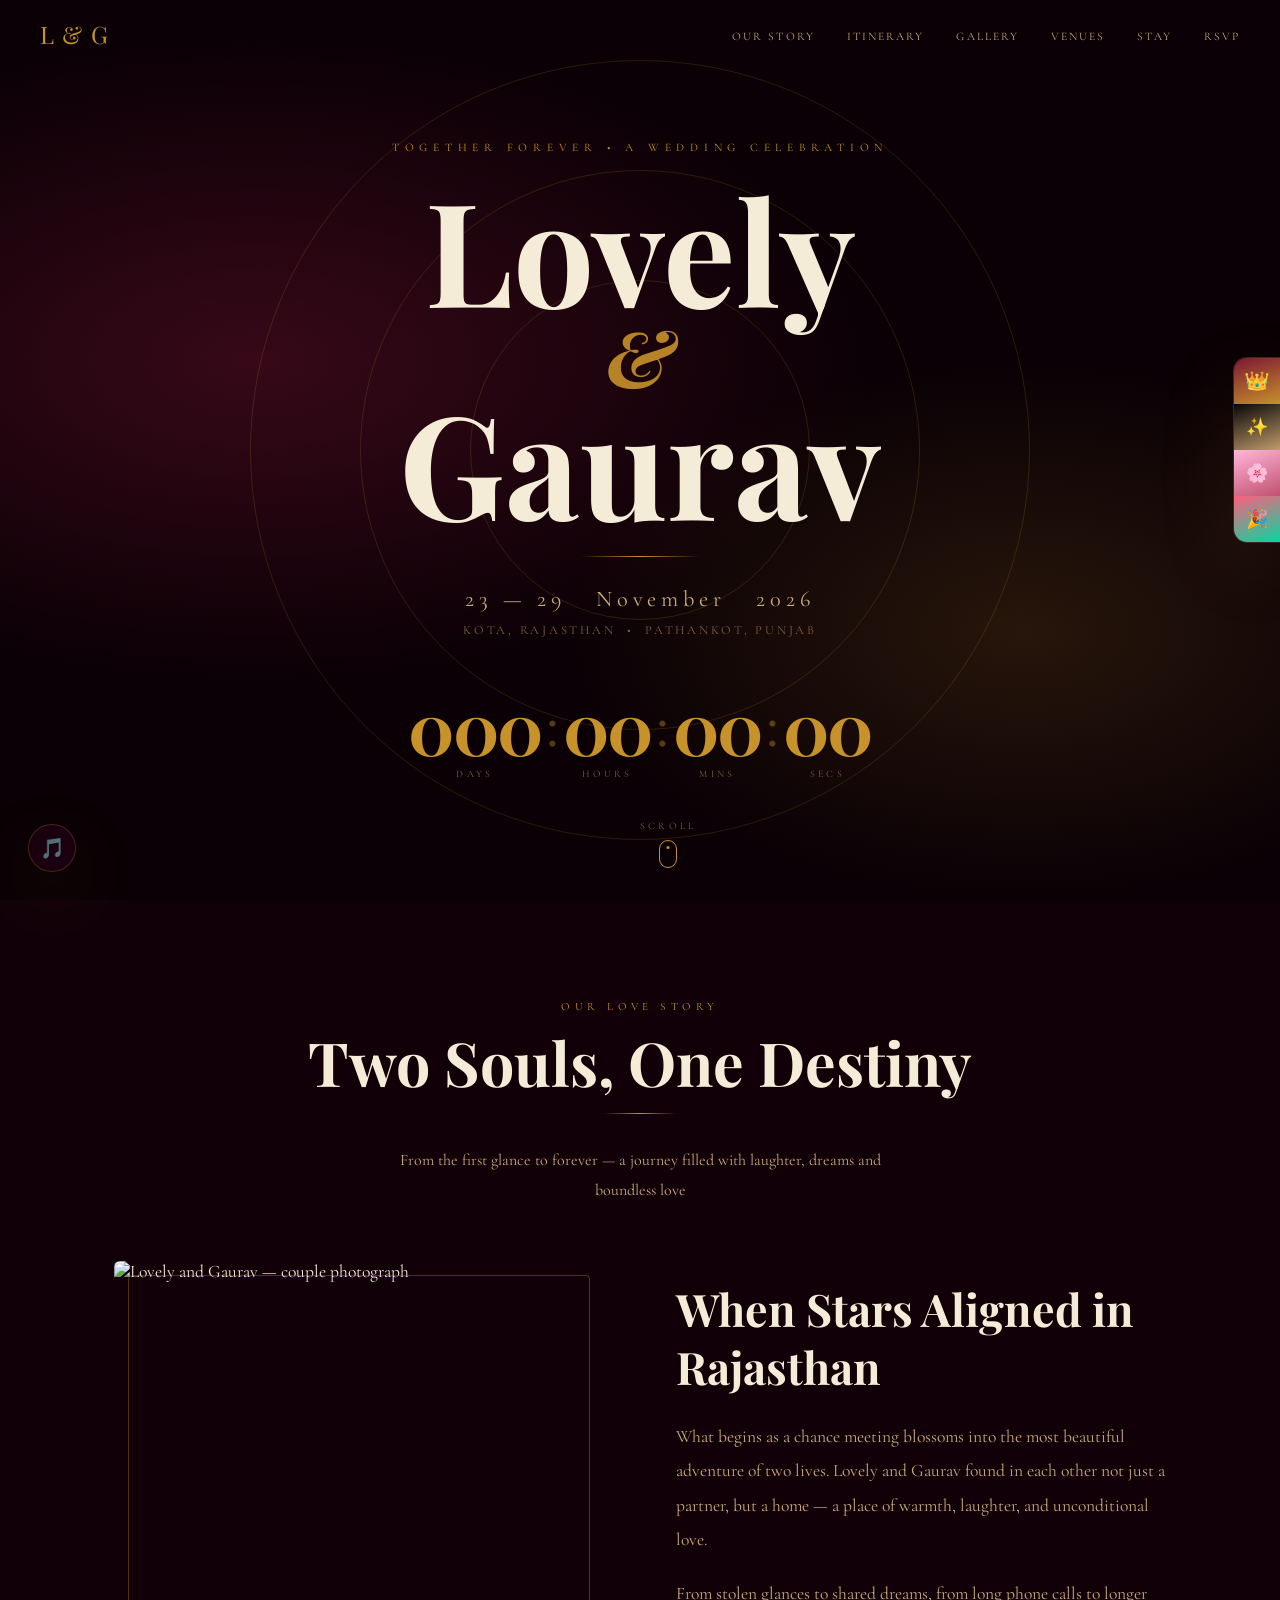
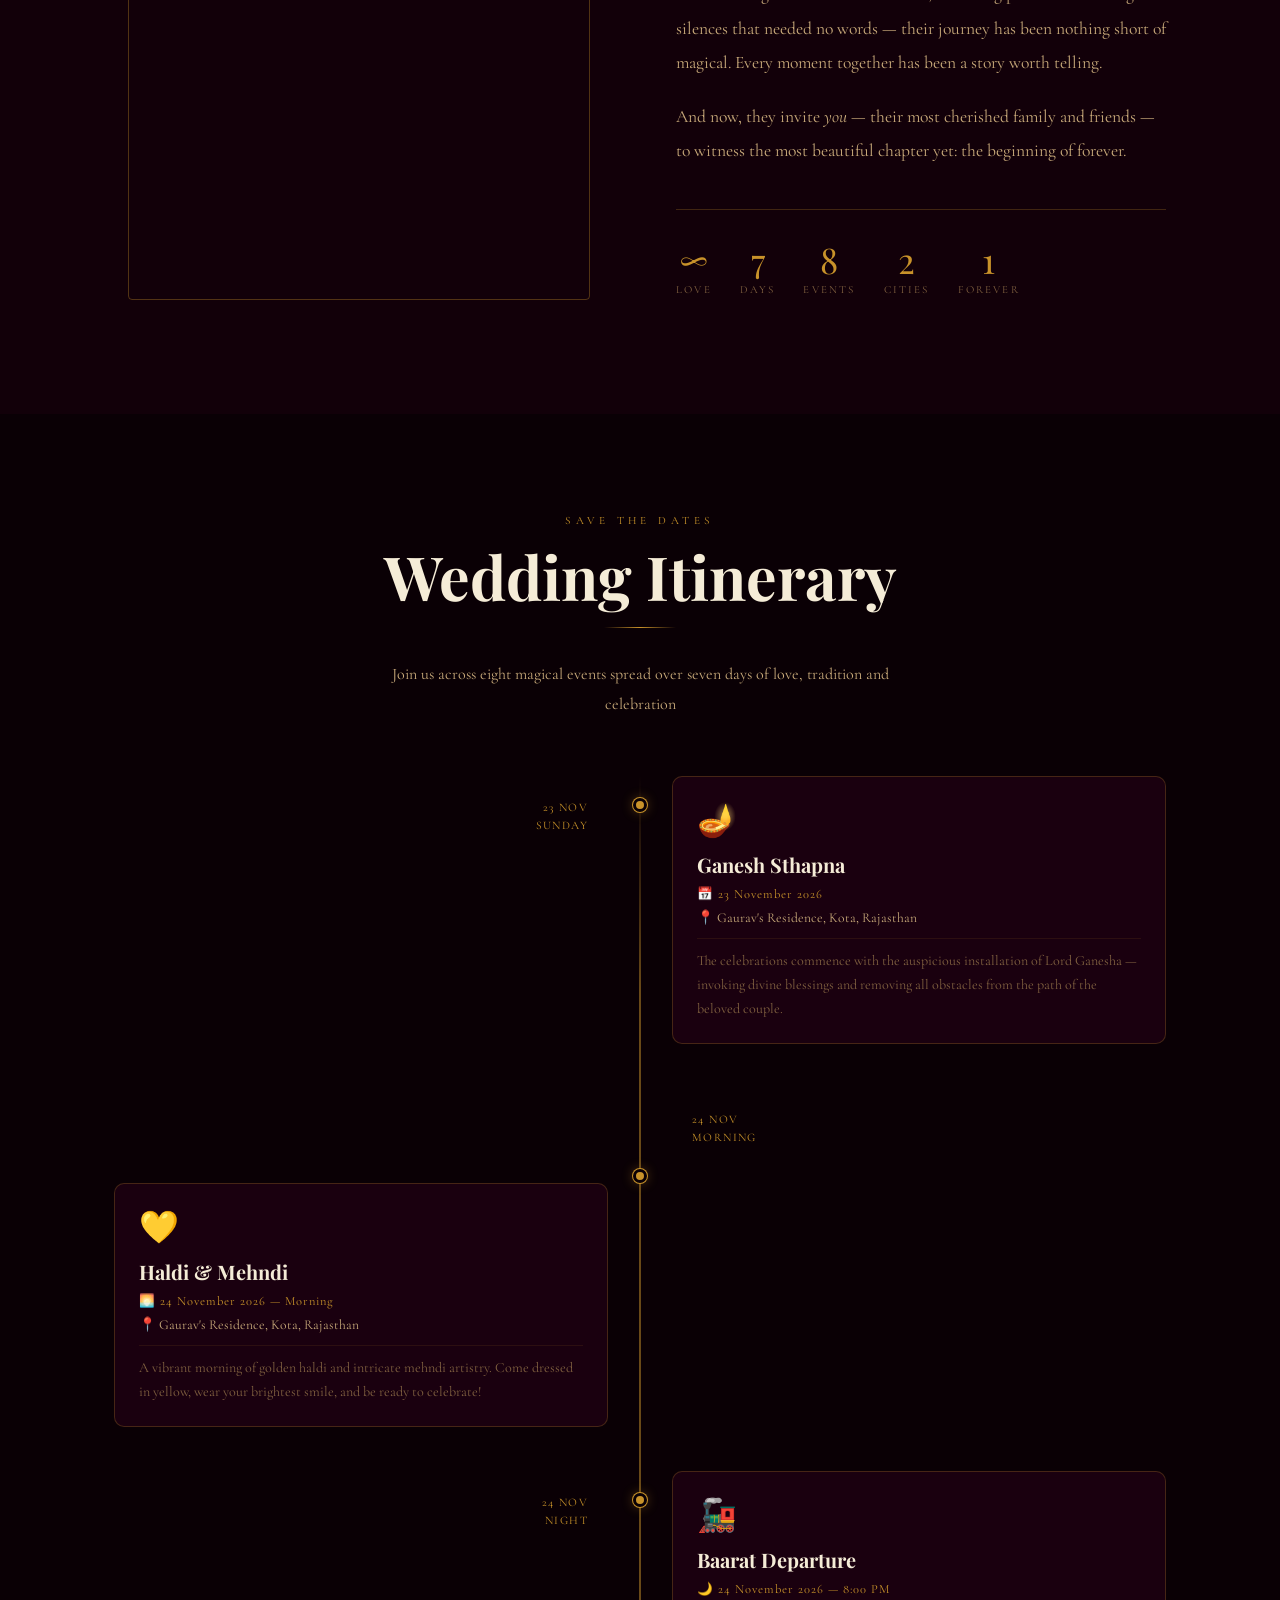
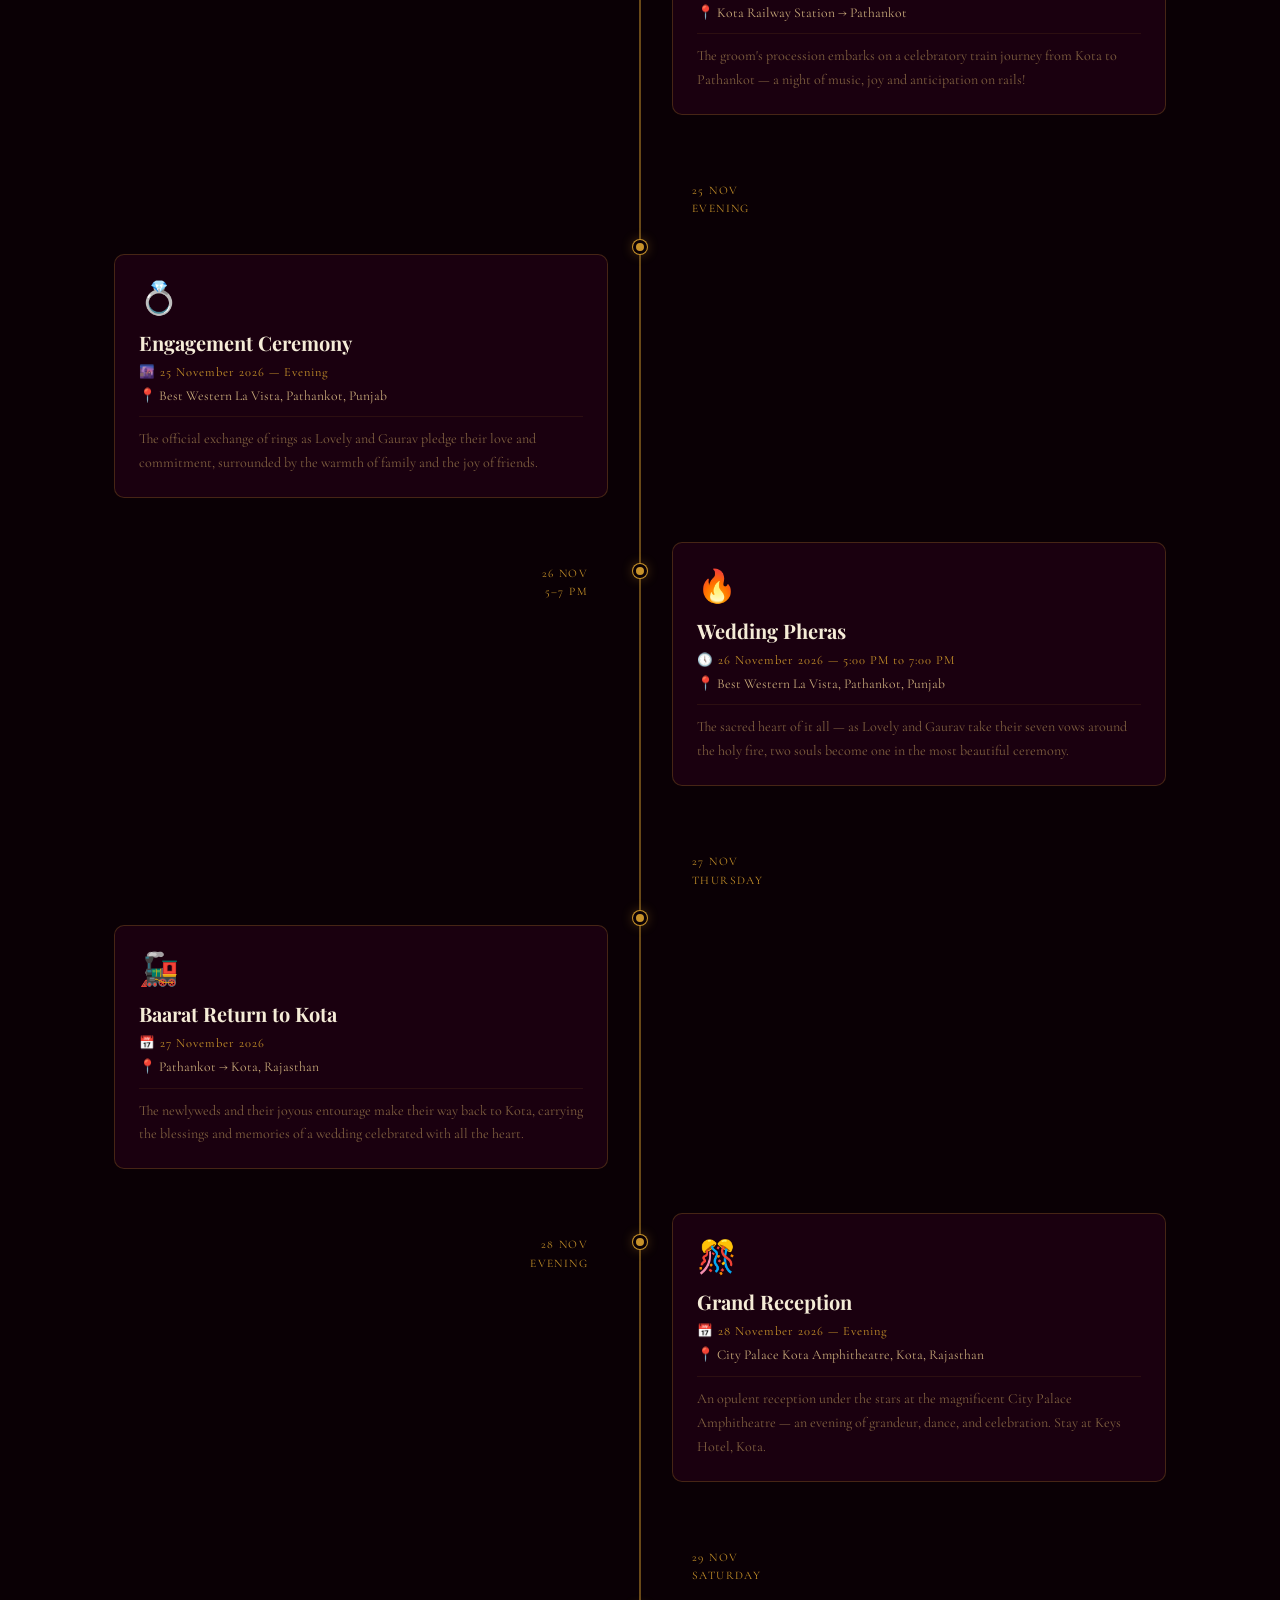
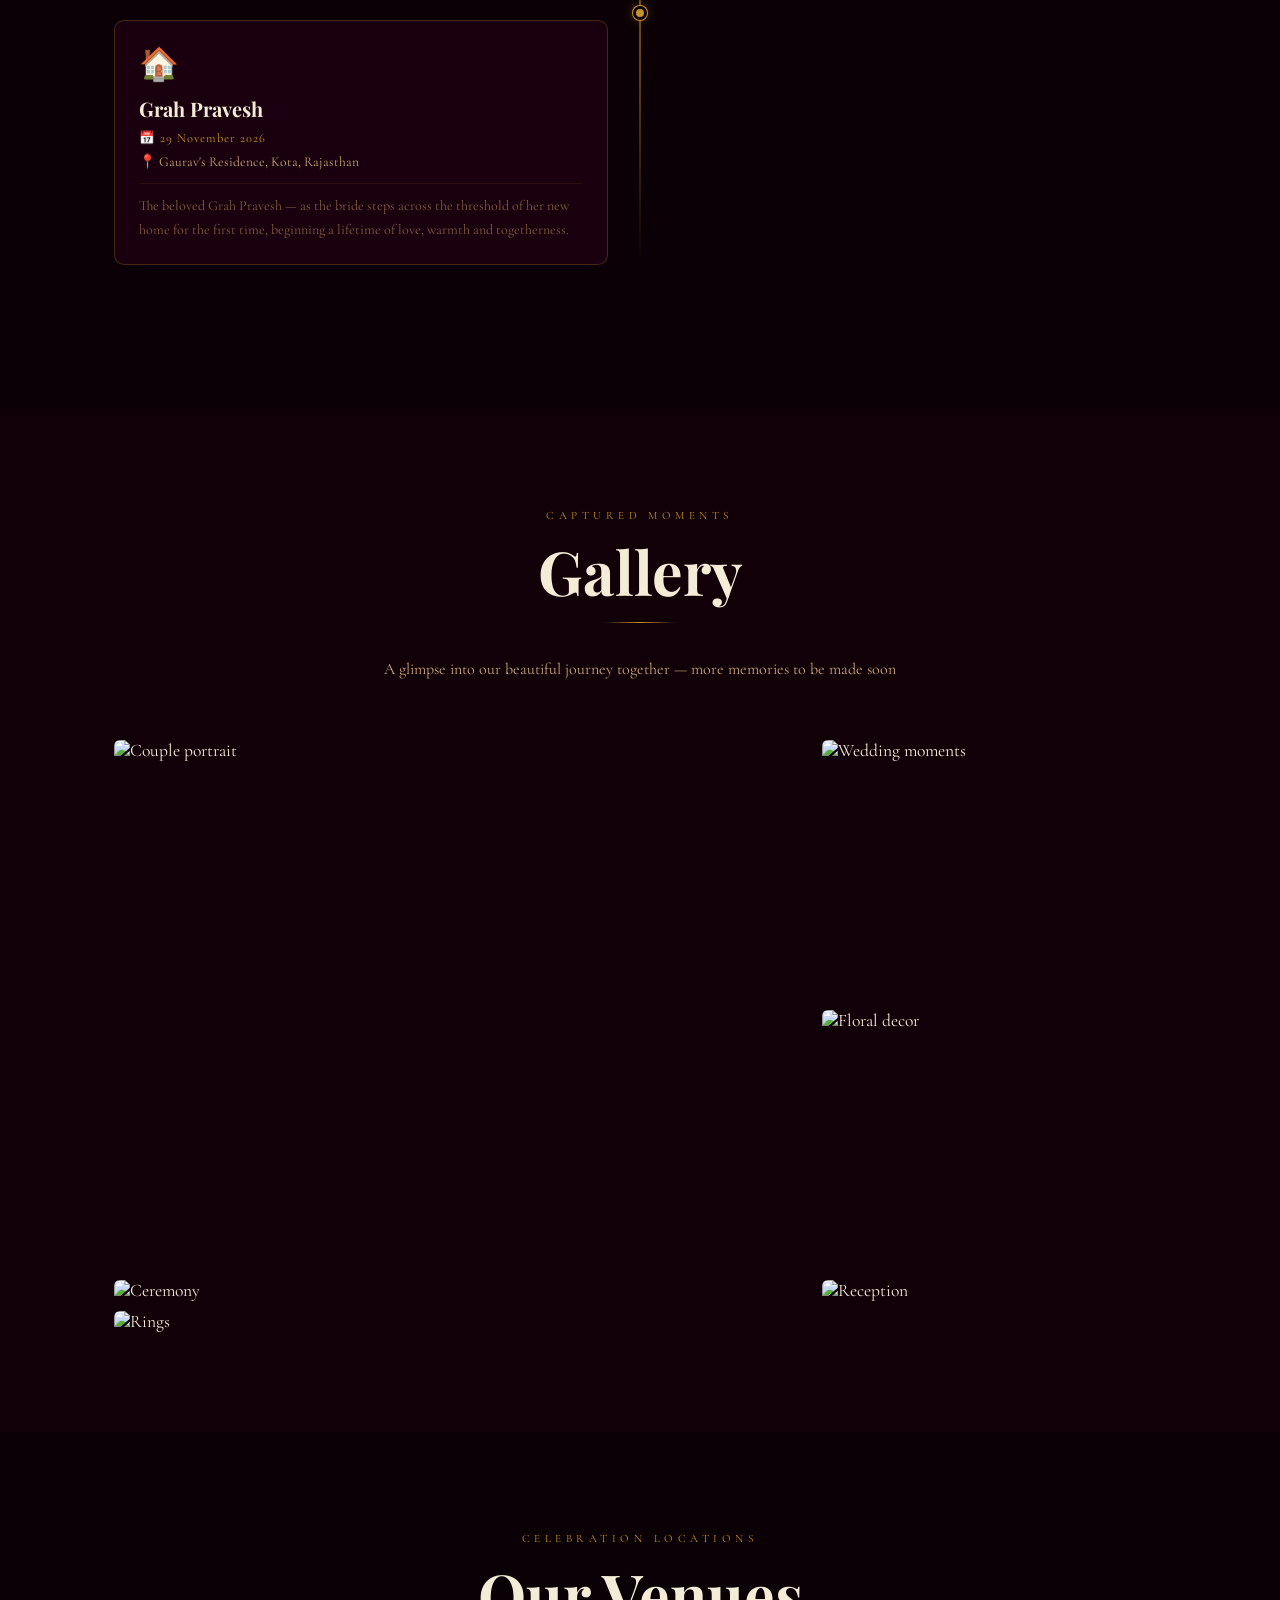
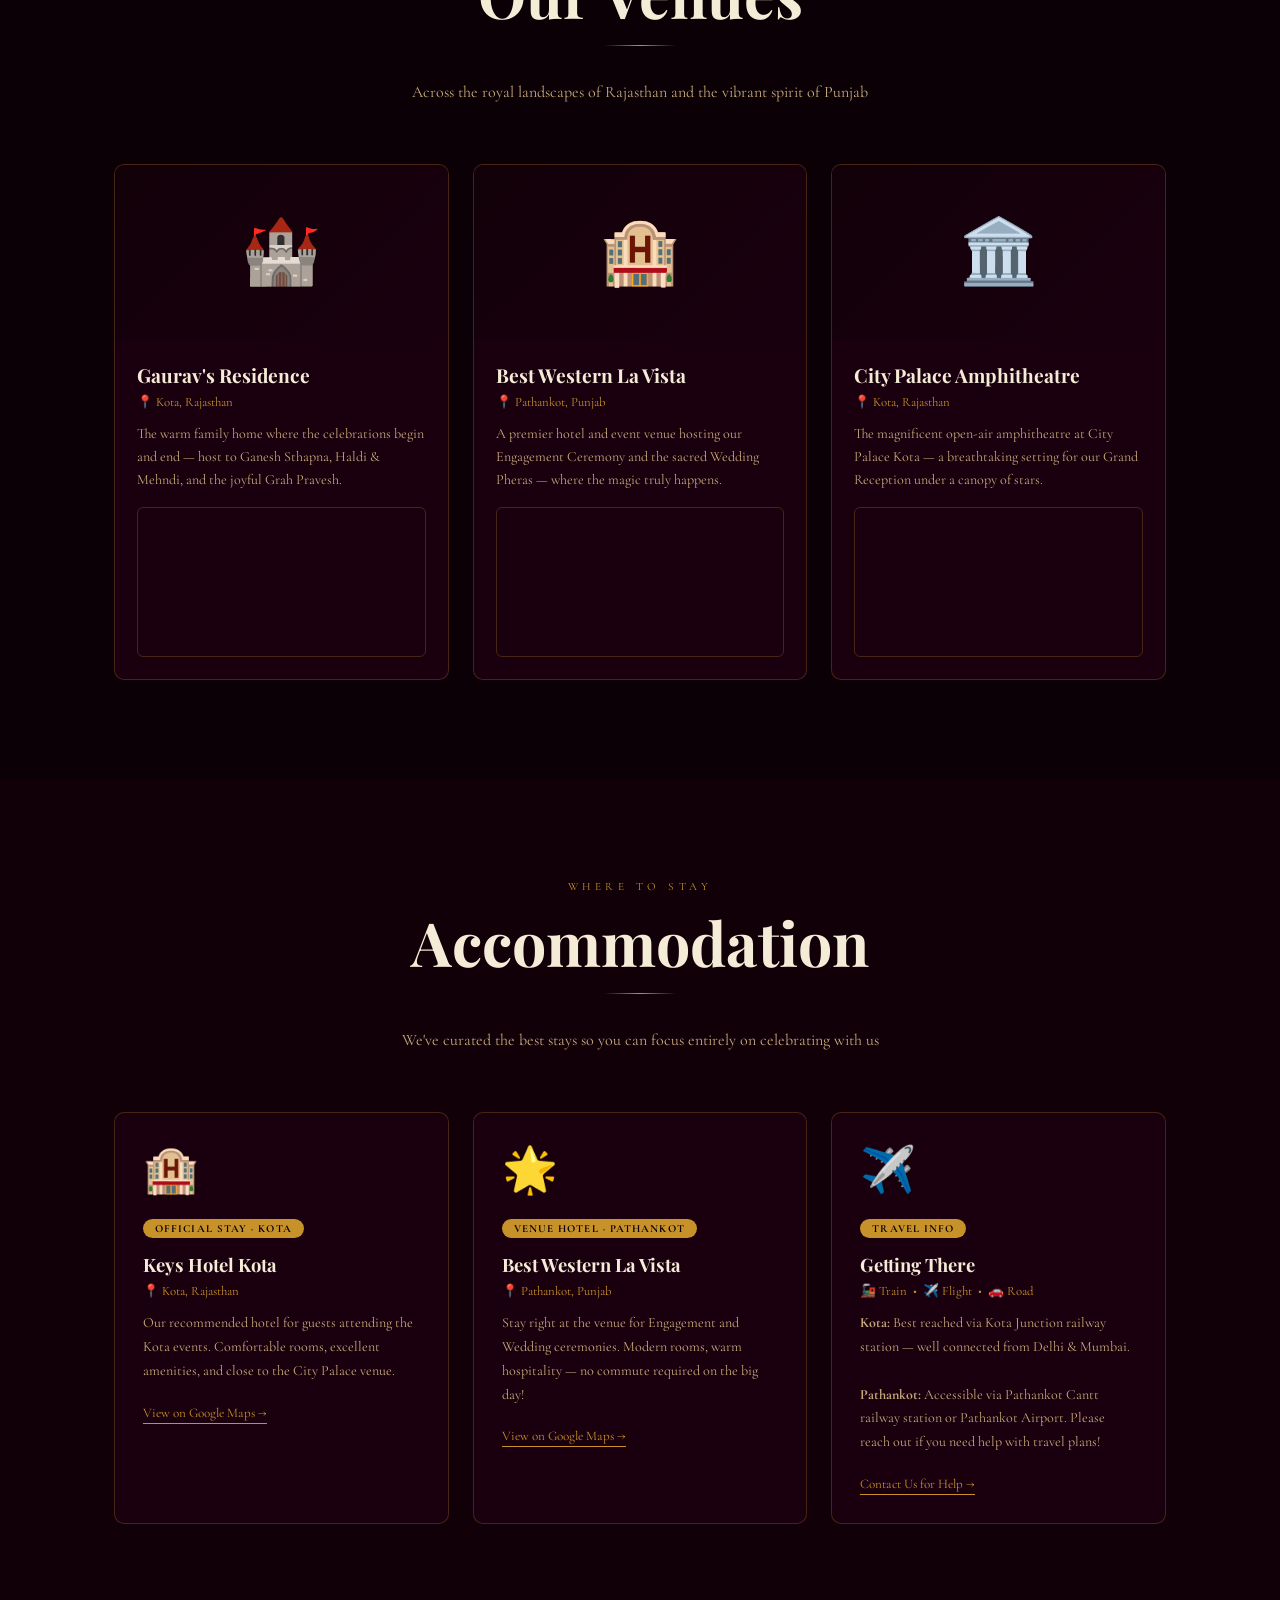
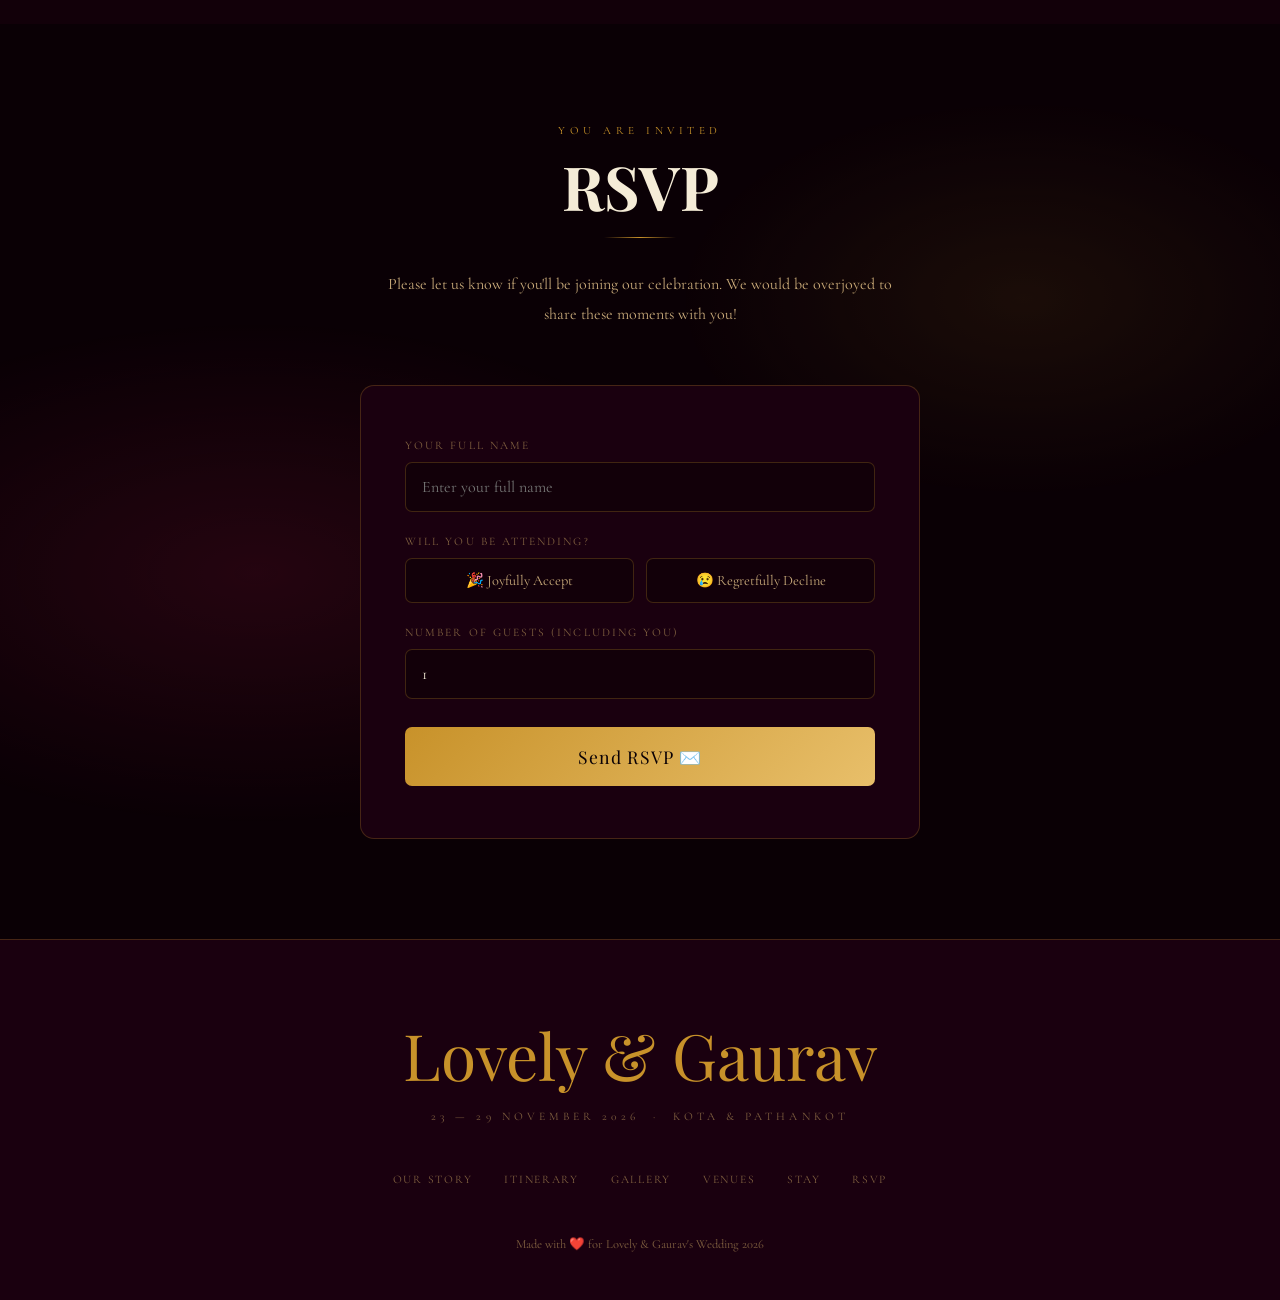
==== index.html @ f500bb30 "feat: complete wedding invitation website with 4 switchable themes Full single-page wedding invite f" ====
<!DOCTYPE html>
<html lang="en">
<head>
  <meta charset="UTF-8" />
  <meta name="viewport" content="width=device-width, initial-scale=1.0" />
  <meta name="description" content="You are invited to the wedding of Lovely Digra & Gaurav Verma — 23–29 November 2026, Kota & Pathankot" />
  <meta property="og:title" content="Lovely & Gaurav | Wedding 2026" />
  <meta property="og:description" content="Join us for a week of love, tradition and celebration — Nov 23–29, 2026" />
  <meta property="og:image" content="https://images.unsplash.com/photo-1519741497674-611481863552?w=1200&q=80" />
  <title>Lovely & Gaurav | Wedding 2026</title>

  <!-- Google Fonts for all 4 themes -->
  <link rel="preconnect" href="https://fonts.googleapis.com" />
  <link rel="preconnect" href="https://fonts.gstatic.com" crossorigin />
  <link href="https://fonts.googleapis.com/css2?family=Playfair+Display:ital,wght@0,400;0,600;0,700;1,400;1,600&family=Cormorant+Garamond:ital,wght@0,300;0,400;0,600;1,300;1,400&family=Italiana&family=Jost:wght@300;400;500;600&family=Dancing+Script:wght@400;600;700&family=Lato:wght@300;400;700&family=Fredoka+One&family=Nunito:wght@400;600;700;800&display=swap" rel="stylesheet" />

  <style>
    /* ============================================================
       CSS CUSTOM PROPERTIES — 4 THEME SYSTEM
       ============================================================ */

    /* THEME 1: Traditional & Royal (Default — Dark Luxurious) */
    :root {
      --bg-primary:        #0A0005;
      --bg-secondary:      #120009;
      --bg-card:           #1A000F;
      --bg-card-hover:     #220015;
      --accent-primary:    #C8922A;
      --accent-light:      #E8BF6A;
      --accent-alt:        #7B1535;
      --text-primary:      #F5ECD7;
      --text-secondary:    #C8A97A;
      --text-muted:        #806040;
      --border:            rgba(200,146,42,0.25);
      --border-light:      rgba(200,146,42,0.1);
      --font-display:      'Playfair Display', serif;
      --font-body:         'Cormorant Garamond', serif;
      --font-size-body:    1.1rem;
      --card-shadow:       0 24px 80px rgba(200,146,42,0.12);
      --btn-bg:            linear-gradient(135deg, #C8922A, #E8BF6A);
      --btn-text:          #0A0005;
      --hero-grad-1:       rgba(123,21,53,0.4);
      --hero-grad-2:       rgba(200,146,42,0.15);
      --nav-blur:          rgba(10,0,5,0.92);
      --scrollbar-thumb:   #C8922A;
      --ornament-opacity:  0.18;
    }

    /* THEME 2: Modern & Elegant */
    [data-theme="modern"] {
      --bg-primary:        #080808;
      --bg-secondary:      #0F0F0F;
      --bg-card:           #141414;
      --bg-card-hover:     #1A1A1A;
      --accent-primary:    #C09A6B;
      --accent-light:      #DFC49A;
      --accent-alt:        #8B6B4A;
      --text-primary:      #F0EDE8;
      --text-secondary:    #9A8878;
      --text-muted:        #5A5040;
      --border:            rgba(192,154,107,0.2);
      --border-light:      rgba(192,154,107,0.08);
      --font-display:      'Italiana', serif;
      --font-body:         'Jost', sans-serif;
      --font-size-body:    1rem;
      --card-shadow:       0 24px 80px rgba(192,154,107,0.08);
      --btn-bg:            linear-gradient(135deg, #C09A6B, #DFC49A);
      --btn-text:          #080808;
      --hero-grad-1:       rgba(139,107,74,0.3);
      --hero-grad-2:       rgba(192,154,107,0.1);
      --nav-blur:          rgba(8,8,8,0.95);
      --scrollbar-thumb:   #C09A6B;
      --ornament-opacity:  0.08;
    }

    /* THEME 3: Romantic & Whimsical */
    [data-theme="romantic"] {
      --bg-primary:        #FEF6F0;
      --bg-secondary:      #FDF0EC;
      --bg-card:           #FFFFFF;
      --bg-card-hover:     #FFF5F5;
      --accent-primary:    #C25070;
      --accent-light:      #E07A95;
      --accent-alt:        #7A9E7E;
      --text-primary:      #3A2020;
      --text-secondary:    #7A4A4A;
      --text-muted:        #C09090;
      --border:            rgba(194,80,112,0.2);
      --border-light:      rgba(194,80,112,0.08);
      --font-display:      'Dancing Script', cursive;
      --font-body:         'Lato', sans-serif;
      --font-size-body:    0.95rem;
      --card-shadow:       0 16px 60px rgba(194,80,112,0.1);
      --btn-bg:            linear-gradient(135deg, #C25070, #E07A95);
      --btn-text:          #FFFFFF;
      --hero-grad-1:       rgba(194,80,112,0.12);
      --hero-grad-2:       rgba(122,158,126,0.1);
      --nav-blur:          rgba(254,246,240,0.95);
      --scrollbar-thumb:   #C25070;
      --ornament-opacity:  0.12;
    }

    /* THEME 4: Fun & Vibrant */
    [data-theme="vibrant"] {
      --bg-primary:        #0D0B1E;
      --bg-secondary:      #141228;
      --bg-card:           #1A1830;
      --bg-card-hover:     #201E38;
      --accent-primary:    #FF5F7E;
      --accent-light:      #FFD166;
      --accent-alt:        #06D6A0;
      --text-primary:      #FFFFFF;
      --text-secondary:    #B0AACC;
      --text-muted:        #6A6490;
      --border:            rgba(255,95,126,0.3);
      --border-light:      rgba(255,95,126,0.1);
      --font-display:      'Fredoka One', cursive;
      --font-body:         'Nunito', sans-serif;
      --font-size-body:    1rem;
      --card-shadow:       0 24px 80px rgba(255,95,126,0.2);
      --btn-bg:            linear-gradient(135deg, #FF5F7E, #FFD166);
      --btn-text:          #0D0B1E;
      --hero-grad-1:       rgba(255,95,126,0.3);
      --hero-grad-2:       rgba(6,214,160,0.15);
      --nav-blur:          rgba(13,11,30,0.95);
      --scrollbar-thumb:   #FF5F7E;
      --ornament-opacity:  0.15;
    }

    /* ============================================================
       RESET & BASE
       ============================================================ */
    *, *::before, *::after { box-sizing: border-box; margin: 0; padding: 0; }

    html { scroll-behavior: smooth; }

    body {
      background: var(--bg-primary);
      color: var(--text-primary);
      font-family: var(--font-body);
      font-size: var(--font-size-body);
      overflow-x: hidden;
      transition: background 0.7s ease, color 0.7s ease;
    }

    a { color: inherit; }

    ::-webkit-scrollbar { width: 5px; }
    ::-webkit-scrollbar-track { background: var(--bg-primary); }
    ::-webkit-scrollbar-thumb { background: var(--scrollbar-thumb); border-radius: 3px; }

    img { max-width: 100%; display: block; }

    /* ============================================================
       THEME SWITCHER
       ============================================================ */
    .theme-dock {
      position: fixed;
      top: 50%;
      right: 0;
      transform: translateY(-50%);
      z-index: 999;
      display: flex;
      flex-direction: column;
      overflow: hidden;
      border-radius: 14px 0 0 14px;
      border: 1px solid var(--border);
      border-right: none;
      background: var(--bg-card);
      box-shadow: var(--card-shadow);
    }

    .theme-dock-btn {
      position: relative;
      width: 46px;
      height: 46px;
      border: none;
      cursor: pointer;
      display: flex;
      align-items: center;
      justify-content: center;
      font-size: 18px;
      transition: filter 0.3s, transform 0.3s;
    }
    .theme-dock-btn:hover { filter: brightness(1.2); }
    .theme-dock-btn.active { transform: scaleX(1.15); }

    .theme-dock-btn[data-t="royal"]    { background: linear-gradient(160deg,#7B1535,#C8922A); }
    .theme-dock-btn[data-t="modern"]   { background: linear-gradient(160deg,#080808,#C09A6B); }
    .theme-dock-btn[data-t="romantic"] { background: linear-gradient(160deg,#FFB6D9,#C25070); }
    .theme-dock-btn[data-t="vibrant"]  { background: linear-gradient(160deg,#FF5F7E,#06D6A0); }

    .theme-dock-btn::before {
      content: attr(data-label);
      position: absolute;
      right: calc(100% + 2px);
      top: 50%;
      transform: translateY(-50%);
      background: var(--bg-card);
      color: var(--text-primary);
      font-family: var(--font-body);
      font-size: 10px;
      white-space: nowrap;
      padding: 4px 10px;
      border-radius: 6px 0 0 6px;
      border: 1px solid var(--border);
      border-right: none;
      opacity: 0;
      pointer-events: none;
      transition: opacity 0.25s;
      letter-spacing: 0.05em;
    }
    .theme-dock-btn:hover::before { opacity: 1; }

    /* ============================================================
       NAVIGATION
       ============================================================ */
    .nav {
      position: fixed;
      top: 0; left: 0; right: 0;
      z-index: 900;
      padding: 18px 40px;
      display: flex;
      align-items: center;
      justify-content: space-between;
      transition: background 0.5s, backdrop-filter 0.5s, border 0.5s, padding 0.4s;
    }
    .nav.scrolled {
      padding: 12px 40px;
      background: var(--nav-blur);
      backdrop-filter: blur(24px);
      -webkit-backdrop-filter: blur(24px);
      border-bottom: 1px solid var(--border-light);
    }

    .nav-logo {
      font-family: var(--font-display);
      font-size: 1.5rem;
      color: var(--accent-primary);
      text-decoration: none;
      letter-spacing: 0.05em;
    }

    .nav-links {
      list-style: none;
      display: flex;
      gap: 32px;
    }
    .nav-links a {
      font-size: 0.72rem;
      letter-spacing: 0.18em;
      text-transform: uppercase;
      color: var(--text-secondary);
      text-decoration: none;
      transition: color 0.3s;
      font-family: var(--font-body);
    }
    .nav-links a:hover { color: var(--accent-primary); }

    .nav-hamburger {
      display: none;
      flex-direction: column;
      gap: 5px;
      background: none;
      border: none;
      cursor: pointer;
      padding: 4px;
    }
    .nav-hamburger span {
      display: block;
      width: 22px;
      height: 2px;
      background: var(--accent-primary);
      transition: all 0.3s;
      border-radius: 2px;
    }
    .nav-hamburger.open span:nth-child(1) { transform: translateY(7px) rotate(45deg); }
    .nav-hamburger.open span:nth-child(2) { opacity: 0; }
    .nav-hamburger.open span:nth-child(3) { transform: translateY(-7px) rotate(-45deg); }

    .nav-mobile {
      display: none;
      position: fixed;
      inset: 0;
      background: var(--bg-primary);
      z-index: 880;
      flex-direction: column;
      align-items: center;
      justify-content: center;
      gap: 36px;
    }
    .nav-mobile.open { display: flex; }
    .nav-mobile a {
      font-family: var(--font-display);
      font-size: 2rem;
      color: var(--text-primary);
      text-decoration: none;
      transition: color 0.3s;
    }
    .nav-mobile a:hover { color: var(--accent-primary); }

    /* ============================================================
       SHARED UTILITIES
       ============================================================ */
    .container {
      max-width: 1100px;
      margin: 0 auto;
      padding: 0 24px;
    }

    .section-label {
      text-align: center;
      font-size: 0.7rem;
      letter-spacing: 0.4em;
      text-transform: uppercase;
      color: var(--accent-primary);
      margin-bottom: 14px;
      font-family: var(--font-body);
    }

    .section-title {
      text-align: center;
      font-family: var(--font-display);
      font-size: clamp(2.2rem, 5vw, 3.8rem);
      color: var(--text-primary);
      line-height: 1.15;
      margin-bottom: 14px;
    }

    .section-sub {
      text-align: center;
      color: var(--text-secondary);
      max-width: 520px;
      margin: 0 auto 56px;
      line-height: 1.85;
      font-size: 1rem;
    }

    .gold-rule {
      width: 72px;
      height: 1px;
      background: linear-gradient(90deg, transparent, var(--accent-primary), transparent);
      margin: 16px auto 32px;
    }

    /* Scroll reveal */
    .sr {
      opacity: 0;
      transform: translateY(36px);
      transition: opacity 0.75s cubic-bezier(.22,.68,0,1.2), transform 0.75s cubic-bezier(.22,.68,0,1.2);
    }
    .sr.sr-left  { transform: translateX(-36px); }
    .sr.sr-right { transform: translateX(36px); }
    .sr.sr-scale { transform: scale(0.92); }
    .sr.on {
      opacity: 1;
      transform: none;
    }

    /* ============================================================
       HERO
       ============================================================ */
    .hero {
      min-height: 100svh;
      display: flex;
      flex-direction: column;
      align-items: center;
      justify-content: center;
      text-align: center;
      padding: 100px 24px 80px;
      position: relative;
      overflow: hidden;
    }

    .hero-canvas {
      position: absolute;
      inset: 0;
      pointer-events: none;
    }

    /* Radial glow backdrop */
    .hero-glow {
      position: absolute;
      inset: 0;
      background:
        radial-gradient(ellipse 80% 60% at 20% 40%, var(--hero-grad-1) 0%, transparent 60%),
        radial-gradient(ellipse 60% 50% at 80% 70%, var(--hero-grad-2) 0%, transparent 60%);
      pointer-events: none;
    }

    /* Rotating ornamental rings */
    .hero-ring {
      position: absolute;
      top: 50%; left: 50%;
      border-radius: 50%;
      border: 1px solid var(--accent-primary);
      opacity: var(--ornament-opacity);
      pointer-events: none;
      animation: spin linear infinite;
    }
    .hero-ring-1 { width: 340px; height: 340px; margin: -170px 0 0 -170px; animation-duration: 30s; }
    .hero-ring-2 { width: 560px; height: 560px; margin: -280px 0 0 -280px; animation-duration: 50s; animation-direction: reverse; }
    .hero-ring-3 { width: 780px; height: 780px; margin: -390px 0 0 -390px; animation-duration: 75s; }

    @keyframes spin {
      from { transform: rotate(0deg); }
      to   { transform: rotate(360deg); }
    }

    .hero-eyebrow {
      font-size: 0.72rem;
      letter-spacing: 0.5em;
      text-transform: uppercase;
      color: var(--accent-primary);
      margin-bottom: 28px;
      font-family: var(--font-body);
      opacity: 0;
      animation: heroFadeUp 1s ease 0.2s forwards;
    }

    .hero-names {
      font-family: var(--font-display);
      font-size: clamp(3.5rem, 12vw, 9rem);
      line-height: 0.92;
      color: var(--text-primary);
      opacity: 0;
      animation: heroFadeUp 1.2s cubic-bezier(.22,.68,0,1.2) 0.5s forwards;
    }
    .hero-names .bride  { display: block; }
    .hero-names .amp    {
      display: block;
      font-size: 0.55em;
      color: var(--accent-primary);
      font-style: italic;
      margin: 4px 0;
      opacity: 0.9;
    }
    .hero-names .groom  { display: block; }

    .hero-rule {
      width: 120px;
      height: 1px;
      background: linear-gradient(90deg, transparent, var(--accent-primary), transparent);
      margin: 28px auto 28px;
      opacity: 0;
      animation: heroFadeUp 1s ease 1s forwards;
    }

    .hero-date {
      font-family: var(--font-body);
      font-size: clamp(1rem, 2.5vw, 1.4rem);
      color: var(--text-secondary);
      letter-spacing: 0.22em;
      opacity: 0;
      animation: heroFadeUp 1s ease 1.2s forwards;
    }

    .hero-location {
      font-size: 0.78rem;
      letter-spacing: 0.22em;
      text-transform: uppercase;
      color: var(--text-muted);
      margin-top: 10px;
      opacity: 0;
      animation: heroFadeUp 1s ease 1.4s forwards;
    }

    /* Countdown */
    .hero-countdown {
      display: flex;
      align-items: flex-start;
      gap: 4px;
      margin-top: 52px;
      opacity: 0;
      animation: heroFadeUp 1s ease 1.7s forwards;
      flex-wrap: wrap;
      justify-content: center;
    }

    .cd-unit {
      display: flex;
      flex-direction: column;
      align-items: center;
      min-width: 80px;
    }

    .cd-num {
      font-family: var(--font-display);
      font-size: clamp(2.5rem, 7vw, 4.5rem);
      color: var(--accent-primary);
      line-height: 1;
      font-weight: 700;
      letter-spacing: -0.02em;
    }

    .cd-label {
      font-size: 0.62rem;
      letter-spacing: 0.32em;
      text-transform: uppercase;
      color: var(--text-muted);
      margin-top: 6px;
    }

    .cd-colon {
      font-family: var(--font-display);
      font-size: clamp(2rem, 5vw, 3rem);
      color: var(--accent-primary);
      opacity: 0.4;
      padding-top: 4px;
      align-self: flex-start;
    }

    /* Scroll hint */
    .hero-scroll {
      position: absolute;
      bottom: 32px;
      left: 50%;
      transform: translateX(-50%);
      display: flex;
      flex-direction: column;
      align-items: center;
      gap: 8px;
      opacity: 0;
      animation: heroFadeUp 1s ease 2.2s forwards;
    }
    .hero-scroll span {
      font-size: 0.62rem;
      letter-spacing: 0.32em;
      text-transform: uppercase;
      color: var(--text-muted);
    }
    .hero-scroll-mouse {
      width: 18px;
      height: 28px;
      border: 1px solid var(--accent-primary);
      border-radius: 9px;
      position: relative;
    }
    .hero-scroll-mouse::after {
      content: '';
      position: absolute;
      top: 5px;
      left: 50%;
      transform: translateX(-50%);
      width: 3px;
      height: 3px;
      background: var(--accent-primary);
      border-radius: 50%;
      animation: scrollDot 1.6s ease infinite;
    }

    @keyframes scrollDot {
      0%   { top: 5px; opacity: 1; }
      70%  { top: 16px; opacity: 0.2; }
      100% { top: 5px; opacity: 1; }
    }

    @keyframes heroFadeUp {
      from { opacity: 0; transform: translateY(28px); }
      to   { opacity: 1; transform: translateY(0); }
    }

    /* ============================================================
       SECTION WRAPPERS
       ============================================================ */
    .sec-story        { background: var(--bg-secondary); padding: 100px 0; }
    .sec-itinerary    { background: var(--bg-primary);   padding: 100px 0; }
    .sec-gallery      { background: var(--bg-secondary); padding: 100px 0; }
    .sec-venues       { background: var(--bg-primary);   padding: 100px 0; }
    .sec-accommodation{ background: var(--bg-secondary); padding: 100px 0; }
    .sec-rsvp         { background: var(--bg-primary);   padding: 100px 0; position: relative; overflow: hidden; }

    /* ============================================================
       STORY
       ============================================================ */
    .story-grid {
      display: grid;
      grid-template-columns: 1fr 1fr;
      gap: 72px;
      align-items: center;
      margin-top: 24px;
    }

    .story-img-wrap {
      position: relative;
      border-radius: 6px;
      overflow: hidden;
      aspect-ratio: 3 / 4;
    }
    .story-img-wrap img {
      width: 100%; height: 100%;
      object-fit: cover;
      transition: transform 0.8s ease;
    }
    .story-img-wrap:hover img { transform: scale(1.04); }
    .story-img-frame {
      position: absolute;
      inset: 14px;
      border: 1px solid var(--accent-primary);
      border-radius: 4px;
      opacity: 0.35;
      pointer-events: none;
    }

    .story-text h3 {
      font-family: var(--font-display);
      font-size: clamp(1.8rem, 4vw, 2.8rem);
      color: var(--text-primary);
      line-height: 1.3;
      margin-bottom: 24px;
    }

    .story-text p {
      color: var(--text-secondary);
      line-height: 1.95;
      margin-bottom: 20px;
      font-size: var(--font-size-body);
    }

    .story-stats {
      display: flex;
      gap: 28px;
      margin-top: 40px;
      padding-top: 32px;
      border-top: 1px solid var(--border);
    }
    .stat-item { text-align: center; }
    .stat-num {
      font-family: var(--font-display);
      font-size: 2.2rem;
      color: var(--accent-primary);
      display: block;
      line-height: 1;
    }
    .stat-label {
      font-size: 0.68rem;
      letter-spacing: 0.2em;
      text-transform: uppercase;
      color: var(--text-muted);
      margin-top: 6px;
      display: block;
    }

    /* ============================================================
       ITINERARY TIMELINE
       ============================================================ */
    .timeline {
      position: relative;
      margin-top: 16px;
    }

    .timeline-spine {
      position: absolute;
      left: 50%;
      top: 0; bottom: 0;
      width: 1px;
      background: linear-gradient(180deg, transparent, var(--accent-primary) 8%, var(--accent-primary) 92%, transparent);
      transform: translateX(-50%);
    }

    .tl-item {
      display: grid;
      grid-template-columns: 1fr 64px 1fr;
      align-items: start;
      margin-bottom: 44px;
      position: relative;
    }

    /* Odd items: card left, date right */
    .tl-item:nth-child(odd)  .tl-card { grid-column: 1; }
    .tl-item:nth-child(odd)  .tl-dot  { grid-column: 2; }
    .tl-item:nth-child(odd)  .tl-date { grid-column: 3; text-align: left; }

    /* Even items: date left, card right */
    .tl-item:nth-child(even) .tl-date { grid-column: 1; grid-row: 1; text-align: right; }
    .tl-item:nth-child(even) .tl-dot  { grid-column: 2; grid-row: 1; }
    .tl-item:nth-child(even) .tl-card { grid-column: 3; grid-row: 1; }

    .tl-dot {
      display: flex;
      align-items: flex-start;
      justify-content: center;
      padding-top: 22px;
    }
    .tl-dot-inner {
      width: 14px; height: 14px;
      background: var(--accent-primary);
      border-radius: 50%;
      border: 3px solid var(--bg-primary);
      box-shadow: 0 0 0 1px var(--accent-primary), 0 0 12px rgba(200,146,42,0.4);
      flex-shrink: 0;
    }

    .tl-date {
      padding: 22px 20px 0;
      font-size: 0.72rem;
      letter-spacing: 0.12em;
      text-transform: uppercase;
      color: var(--accent-primary);
      font-family: var(--font-body);
      line-height: 1.6;
    }

    .tl-card {
      background: var(--bg-card);
      border: 1px solid var(--border);
      border-radius: 10px;
      padding: 24px 24px 22px;
      transition: transform 0.35s ease, box-shadow 0.35s ease, background 0.35s ease;
    }
    .tl-card:hover {
      transform: translateY(-6px);
      box-shadow: var(--card-shadow);
      background: var(--bg-card-hover);
    }

    .tl-icon { font-size: 2rem; margin-bottom: 12px; }

    .tl-name {
      font-family: var(--font-display);
      font-size: 1.25rem;
      color: var(--text-primary);
      margin-bottom: 8px;
      line-height: 1.3;
    }

    .tl-time {
      font-size: 0.78rem;
      color: var(--accent-primary);
      letter-spacing: 0.08em;
      margin-bottom: 6px;
    }

    .tl-venue {
      font-size: 0.85rem;
      color: var(--text-secondary);
      display: flex;
      align-items: flex-start;
      gap: 5px;
      line-height: 1.5;
    }

    .tl-desc {
      font-size: 0.88rem;
      color: var(--text-muted);
      line-height: 1.7;
      margin-top: 10px;
      border-top: 1px solid var(--border-light);
      padding-top: 10px;
    }

    /* ============================================================
       GALLERY
       ============================================================ */
    .gallery-grid {
      display: grid;
      grid-template-columns: repeat(3, 1fr);
      grid-template-rows: 260px 260px;
      gap: 10px;
    }

    .g-item {
      overflow: hidden;
      border-radius: 6px;
      position: relative;
      cursor: zoom-in;
    }
    .g-item:nth-child(1) { grid-column: span 2; grid-row: span 2; }
    .g-item:nth-child(4) { grid-column: span 2; }

    .g-item img {
      width: 100%; height: 100%;
      object-fit: cover;
      transition: transform 0.7s cubic-bezier(.22,.68,0,1.2);
    }
    .g-item:hover img { transform: scale(1.07); }

    .g-overlay {
      position: absolute;
      inset: 0;
      background: linear-gradient(135deg, var(--accent-primary), var(--accent-alt));
      opacity: 0;
      transition: opacity 0.35s;
      display: flex;
      align-items: center;
      justify-content: center;
      font-size: 2.2rem;
    }
    .g-item:hover .g-overlay { opacity: 0.25; }

    /* Lightbox */
    .lightbox {
      display: none;
      position: fixed;
      inset: 0;
      background: rgba(0,0,0,0.92);
      z-index: 2000;
      align-items: center;
      justify-content: center;
    }
    .lightbox.open { display: flex; }
    .lightbox img {
      max-width: 90vw;
      max-height: 90vh;
      object-fit: contain;
      border-radius: 6px;
    }
    .lightbox-close {
      position: absolute;
      top: 24px; right: 32px;
      font-size: 2rem;
      color: #fff;
      background: none;
      border: none;
      cursor: pointer;
      line-height: 1;
    }

    /* ============================================================
       VENUES
       ============================================================ */
    .venue-grid {
      display: grid;
      grid-template-columns: repeat(auto-fit, minmax(300px, 1fr));
      gap: 24px;
    }

    .venue-card {
      background: var(--bg-card);
      border: 1px solid var(--border);
      border-radius: 10px;
      overflow: hidden;
      transition: transform 0.35s ease, box-shadow 0.35s ease;
    }
    .venue-card:hover {
      transform: translateY(-8px);
      box-shadow: var(--card-shadow);
    }

    .venue-thumb {
      height: 175px;
      display: flex;
      align-items: center;
      justify-content: center;
      font-size: 4rem;
      background: linear-gradient(135deg, var(--bg-secondary), var(--bg-card));
      position: relative;
      overflow: hidden;
    }

    .venue-body { padding: 22px; }

    .venue-name {
      font-family: var(--font-display);
      font-size: 1.2rem;
      color: var(--text-primary);
      margin-bottom: 6px;
    }

    .venue-loc {
      font-size: 0.8rem;
      color: var(--accent-primary);
      display: flex;
      align-items: center;
      gap: 5px;
      margin-bottom: 12px;
    }

    .venue-desc {
      font-size: 0.88rem;
      color: var(--text-secondary);
      line-height: 1.65;
      margin-bottom: 16px;
    }

    .venue-map {
      width: 100%;
      height: 150px;
      border-radius: 6px;
      overflow: hidden;
      border: 1px solid var(--border);
    }
    .venue-map iframe {
      width: 100%; height: 100%;
      border: none;
      filter: grayscale(40%) contrast(1.1);
    }

    /* ============================================================
       ACCOMMODATION
       ============================================================ */
    .hotel-grid {
      display: grid;
      grid-template-columns: repeat(auto-fit, minmax(280px, 1fr));
      gap: 24px;
    }

    .hotel-card {
      background: var(--bg-card);
      border: 1px solid var(--border);
      border-radius: 10px;
      padding: 30px 28px;
      transition: transform 0.35s ease, box-shadow 0.35s ease;
    }
    .hotel-card:hover {
      transform: translateY(-6px);
      box-shadow: var(--card-shadow);
    }

    .hotel-icon { font-size: 2.8rem; margin-bottom: 18px; }

    .hotel-tag {
      display: inline-block;
      padding: 3px 12px;
      background: var(--accent-primary);
      color: var(--btn-text);
      font-size: 0.68rem;
      letter-spacing: 0.1em;
      text-transform: uppercase;
      border-radius: 20px;
      margin-bottom: 14px;
      font-weight: 700;
    }

    .hotel-name {
      font-family: var(--font-display);
      font-size: 1.15rem;
      color: var(--text-primary);
      margin-bottom: 6px;
    }

    .hotel-loc {
      font-size: 0.8rem;
      color: var(--accent-primary);
      margin-bottom: 12px;
    }

    .hotel-desc {
      font-size: 0.88rem;
      color: var(--text-secondary);
      line-height: 1.7;
      margin-bottom: 18px;
    }

    .hotel-link {
      font-size: 0.82rem;
      color: var(--accent-primary);
      text-decoration: none;
      border-bottom: 1px solid var(--accent-primary);
      padding-bottom: 2px;
      transition: opacity 0.3s;
    }
    .hotel-link:hover { opacity: 0.65; }

    /* ============================================================
       RSVP
       ============================================================ */
    .rsvp-blob {
      position: absolute;
      inset: 0;
      background:
        radial-gradient(ellipse 70% 50% at 20% 60%, var(--hero-grad-1), transparent 55%),
        radial-gradient(ellipse 50% 40% at 80% 30%, var(--hero-grad-2), transparent 55%);
      pointer-events: none;
      opacity: 0.6;
    }

    .rsvp-box {
      position: relative;
      max-width: 560px;
      margin: 0 auto;
      background: var(--bg-card);
      border: 1px solid var(--border);
      border-radius: 14px;
      padding: 52px 44px;
    }

    .form-label {
      display: block;
      font-size: 0.72rem;
      letter-spacing: 0.18em;
      text-transform: uppercase;
      color: var(--text-muted);
      margin-bottom: 10px;
      font-family: var(--font-body);
    }

    .form-input {
      width: 100%;
      padding: 14px 16px;
      background: var(--bg-secondary);
      border: 1px solid var(--border);
      border-radius: 7px;
      color: var(--text-primary);
      font-family: var(--font-body);
      font-size: 1rem;
      transition: border-color 0.3s, box-shadow 0.3s;
      outline: none;
      margin-bottom: 22px;
    }
    .form-input:focus {
      border-color: var(--accent-primary);
      box-shadow: 0 0 0 3px rgba(200,146,42,0.12);
    }

    .radio-row {
      display: flex;
      gap: 12px;
      margin-bottom: 22px;
    }

    .radio-opt {
      flex: 1;
      display: flex;
      align-items: center;
      justify-content: center;
      gap: 8px;
      padding: 13px;
      background: var(--bg-secondary);
      border: 1px solid var(--border);
      border-radius: 7px;
      cursor: pointer;
      transition: all 0.3s;
      font-size: 0.9rem;
      color: var(--text-secondary);
      font-family: var(--font-body);
    }
    .radio-opt:has(input:checked) {
      border-color: var(--accent-primary);
      color: var(--accent-primary);
      background: var(--bg-card);
      box-shadow: 0 0 0 3px rgba(200,146,42,0.1);
    }
    .radio-opt input { display: none; }

    .rsvp-btn {
      width: 100%;
      padding: 18px;
      background: var(--btn-bg);
      color: var(--btn-text);
      border: none;
      border-radius: 7px;
      font-family: var(--font-display);
      font-size: 1.1rem;
      letter-spacing: 0.06em;
      cursor: pointer;
      transition: opacity 0.3s, transform 0.25s;
      margin-top: 6px;
    }
    .rsvp-btn:hover { opacity: 0.88; transform: translateY(-3px); }
    .rsvp-btn:active { transform: translateY(0); }
    .rsvp-btn:disabled { opacity: 0.5; cursor: wait; }

    .rsvp-success {
      display: none;
      text-align: center;
      padding: 24px 0;
    }
    .rsvp-success-icon { font-size: 4.5rem; margin-bottom: 18px; }
    .rsvp-success h3 {
      font-family: var(--font-display);
      font-size: 2rem;
      color: var(--accent-primary);
      margin-bottom: 12px;
    }
    .rsvp-success p { color: var(--text-secondary); line-height: 1.7; }

    /* ============================================================
       FOOTER
       ============================================================ */
    .footer {
      background: var(--bg-card);
      border-top: 1px solid var(--border);
      padding: 72px 24px 48px;
      text-align: center;
    }

    .footer-couple {
      font-family: var(--font-display);
      font-size: clamp(2.2rem, 6vw, 4rem);
      color: var(--accent-primary);
      margin-bottom: 12px;
    }

    .footer-date-text {
      font-size: 0.72rem;
      letter-spacing: 0.35em;
      text-transform: uppercase;
      color: var(--text-muted);
      margin-bottom: 44px;
    }

    .footer-nav {
      display: flex;
      flex-wrap: wrap;
      justify-content: center;
      gap: 20px 32px;
      margin-bottom: 48px;
      list-style: none;
    }
    .footer-nav a {
      font-size: 0.72rem;
      letter-spacing: 0.15em;
      text-transform: uppercase;
      color: var(--text-muted);
      text-decoration: none;
      transition: color 0.3s;
    }
    .footer-nav a:hover { color: var(--accent-primary); }

    .footer-credit {
      font-size: 0.78rem;
      color: var(--text-muted);
    }

    /* ============================================================
       MUSIC BUTTON
       ============================================================ */
    .music-btn {
      position: fixed;
      bottom: 28px;
      left: 28px;
      z-index: 999;
      width: 48px; height: 48px;
      background: var(--bg-card);
      border: 1px solid var(--border);
      border-radius: 50%;
      display: flex;
      align-items: center;
      justify-content: center;
      font-size: 20px;
      cursor: pointer;
      box-shadow: var(--card-shadow);
      transition: transform 0.3s;
    }
    .music-btn:hover { transform: scale(1.1); }
    .music-btn.playing { animation: musicPulse 1.4s ease infinite; }

    @keyframes musicPulse {
      0%, 100% { box-shadow: 0 0 0 0 var(--accent-primary); }
      50%       { box-shadow: 0 0 0 10px transparent; }
    }

    /* ============================================================
       RESPONSIVE
       ============================================================ */
    @media (max-width: 860px) {
      .nav { padding: 16px 20px; }
      .nav.scrolled { padding: 12px 20px; }
      .nav-links { display: none; }
      .nav-hamburger { display: flex; }

      .story-grid { grid-template-columns: 1fr; gap: 40px; }
      .story-img-wrap { aspect-ratio: 16/9; max-height: 280px; }

      .timeline-spine { left: 22px; }
      .tl-item {
        grid-template-columns: 44px 1fr;
      }
      .tl-item:nth-child(odd) .tl-card,
      .tl-item:nth-child(even) .tl-card  { grid-column: 2; grid-row: 1; }
      .tl-item:nth-child(odd) .tl-dot,
      .tl-item:nth-child(even) .tl-dot   { grid-column: 1; grid-row: 1; }
      .tl-item:nth-child(odd) .tl-date,
      .tl-item:nth-child(even) .tl-date  { grid-column: 2; grid-row: 2; text-align: left; padding: 8px 0 0; }

      .gallery-grid {
        grid-template-columns: 1fr 1fr;
        grid-template-rows: 180px 180px 180px;
      }
      .g-item:nth-child(1) { grid-column: span 2; grid-row: span 1; }
      .g-item:nth-child(4) { grid-column: span 1; }

      .rsvp-box { padding: 36px 22px; }

      .theme-dock {
        top: auto;
        bottom: 90px;
        transform: none;
      }
    }

    @media (max-width: 480px) {
      .sec-story, .sec-itinerary, .sec-gallery,
      .sec-venues, .sec-accommodation, .sec-rsvp { padding: 72px 0; }
      .cd-unit { min-width: 60px; }
      .cd-num { font-size: 2.2rem; }
    }
  </style>
</head>

<body>

  <!-- ================================================
       THEME DOCK
       ================================================ -->
  <div class="theme-dock" role="navigation" aria-label="Theme switcher">
    <button class="theme-dock-btn active" data-t="royal"    data-label="Traditional &amp; Royal" aria-label="Traditional and Royal theme" title="Traditional &amp; Royal">👑</button>
    <button class="theme-dock-btn"        data-t="modern"   data-label="Modern &amp; Elegant"   aria-label="Modern and Elegant theme"   title="Modern &amp; Elegant">✨</button>
    <button class="theme-dock-btn"        data-t="romantic" data-label="Romantic &amp; Whimsical" aria-label="Romantic and Whimsical theme" title="Romantic &amp; Whimsical">🌸</button>
    <button class="theme-dock-btn"        data-t="vibrant"  data-label="Fun &amp; Vibrant"      aria-label="Fun and Vibrant theme"      title="Fun &amp; Vibrant">🎉</button>
  </div>

  <!-- Music -->
  <button class="music-btn" id="musicBtn" aria-label="Toggle background music">🎵</button>

  <!-- ================================================
       NAVIGATION
       ================================================ -->
  <nav class="nav" id="nav" aria-label="Main navigation">
    <a href="#hero" class="nav-logo">L &amp; G</a>
    <ul class="nav-links" id="navLinks">
      <li><a href="#story">Our Story</a></li>
      <li><a href="#itinerary">Itinerary</a></li>
      <li><a href="#gallery">Gallery</a></li>
      <li><a href="#venues">Venues</a></li>
      <li><a href="#stay">Stay</a></li>
      <li><a href="#rsvp">RSVP</a></li>
    </ul>
    <button class="nav-hamburger" id="hamburger" aria-label="Open menu" aria-expanded="false">
      <span></span><span></span><span></span>
    </button>
  </nav>

  <!-- Mobile Nav -->
  <div class="nav-mobile" id="mobileNav" role="dialog" aria-label="Mobile navigation">
    <a href="#story"      data-nav-close>Our Story</a>
    <a href="#itinerary"  data-nav-close>Itinerary</a>
    <a href="#gallery"    data-nav-close>Gallery</a>
    <a href="#venues"     data-nav-close>Venues</a>
    <a href="#stay"       data-nav-close>Stay</a>
    <a href="#rsvp"       data-nav-close>RSVP</a>
  </div>

  <!-- ================================================
       HERO
       ================================================ -->
  <section class="hero" id="hero" aria-label="Hero — Wedding invitation">
    <div class="hero-glow" aria-hidden="true"></div>
    <div class="hero-ring hero-ring-1" aria-hidden="true"></div>
    <div class="hero-ring hero-ring-2" aria-hidden="true"></div>
    <div class="hero-ring hero-ring-3" aria-hidden="true"></div>

    <p class="hero-eyebrow">Together Forever • A Wedding Celebration</p>

    <h1 class="hero-names">
      <span class="bride">Lovely</span>
      <span class="amp">&amp;</span>
      <span class="groom">Gaurav</span>
    </h1>

    <div class="hero-rule" aria-hidden="true"></div>
    <p class="hero-date">23 — 29 &nbsp; November &nbsp; 2026</p>
    <p class="hero-location">Kota, Rajasthan &nbsp;•&nbsp; Pathankot, Punjab</p>

    <!-- Countdown -->
    <div class="hero-countdown" aria-label="Countdown to wedding">
      <div class="cd-unit">
        <span class="cd-num" id="cdDays">000</span>
        <span class="cd-label">Days</span>
      </div>
      <span class="cd-colon" aria-hidden="true">:</span>
      <div class="cd-unit">
        <span class="cd-num" id="cdHours">00</span>
        <span class="cd-label">Hours</span>
      </div>
      <span class="cd-colon" aria-hidden="true">:</span>
      <div class="cd-unit">
        <span class="cd-num" id="cdMins">00</span>
        <span class="cd-label">Mins</span>
      </div>
      <span class="cd-colon" aria-hidden="true">:</span>
      <div class="cd-unit">
        <span class="cd-num" id="cdSecs">00</span>
        <span class="cd-label">Secs</span>
      </div>
    </div>

    <div class="hero-scroll" aria-hidden="true">
      <span>Scroll</span>
      <div class="hero-scroll-mouse"></div>
    </div>
  </section>

  <!-- ================================================
       COUPLE STORY
       ================================================ -->
  <section class="sec-story" id="story" aria-label="Our Story">
    <div class="container">
      <p class="section-label sr">Our Love Story</p>
      <h2 class="section-title sr">Two Souls, One Destiny</h2>
      <div class="gold-rule sr" aria-hidden="true"></div>
      <p class="section-sub sr">From the first glance to forever — a journey filled with laughter, dreams and boundless love</p>

      <div class="story-grid">
        <div class="story-img-wrap sr sr-left">
          <img
            src="https://images.unsplash.com/photo-1519741497674-611481863552?w=700&q=85"
            alt="Lovely and Gaurav — couple photograph"
            loading="lazy"
          />
          <div class="story-img-frame" aria-hidden="true"></div>
        </div>

        <div class="story-text sr sr-right">
          <h3>When Stars Aligned in Rajasthan</h3>
          <p>
            What begins as a chance meeting blossoms into the most beautiful adventure of two lives. Lovely and Gaurav found in each other not just a partner, but a home — a place of warmth, laughter, and unconditional love.
          </p>
          <p>
            From stolen glances to shared dreams, from long phone calls to longer silences that needed no words — their journey has been nothing short of magical. Every moment together has been a story worth telling.
          </p>
          <p>
            And now, they invite <em>you</em> — their most cherished family and friends — to witness the most beautiful chapter yet: the beginning of forever.
          </p>

          <div class="story-stats">
            <div class="stat-item">
              <span class="stat-num">∞</span>
              <span class="stat-label">Love</span>
            </div>
            <div class="stat-item">
              <span class="stat-num">7</span>
              <span class="stat-label">Days</span>
            </div>
            <div class="stat-item">
              <span class="stat-num">8</span>
              <span class="stat-label">Events</span>
            </div>
            <div class="stat-item">
              <span class="stat-num">2</span>
              <span class="stat-label">Cities</span>
            </div>
            <div class="stat-item">
              <span class="stat-num">1</span>
              <span class="stat-label">Forever</span>
            </div>
          </div>
        </div>
      </div>
    </div>
  </section>

  <!-- ================================================
       ITINERARY
       ================================================ -->
  <section class="sec-itinerary" id="itinerary" aria-label="Wedding Itinerary">
    <div class="container">
      <p class="section-label sr">Save The Dates</p>
      <h2 class="section-title sr">Wedding Itinerary</h2>
      <div class="gold-rule sr" aria-hidden="true"></div>
      <p class="section-sub sr">Join us across eight magical events spread over seven days of love, tradition and celebration</p>

      <div class="timeline">
        <div class="timeline-spine" aria-hidden="true"></div>

        <!-- 1. Ganesh Sthapna -->
        <article class="tl-item sr">
          <div class="tl-card">
            <div class="tl-icon" aria-hidden="true">🪔</div>
            <h3 class="tl-name">Ganesh Sthapna</h3>
            <p class="tl-time">📅 23 November 2026</p>
            <p class="tl-venue">📍 Gaurav's Residence, Kota, Rajasthan</p>
            <p class="tl-desc">The celebrations commence with the auspicious installation of Lord Ganesha — invoking divine blessings and removing all obstacles from the path of the beloved couple.</p>
          </div>
          <div class="tl-dot" aria-hidden="true"><div class="tl-dot-inner"></div></div>
          <div class="tl-date">23 Nov<br/>Sunday</div>
        </article>

        <!-- 2. Haldi & Mehndi -->
        <article class="tl-item sr">
          <div class="tl-date">24 Nov<br/>Morning</div>
          <div class="tl-dot" aria-hidden="true"><div class="tl-dot-inner"></div></div>
          <div class="tl-card">
            <div class="tl-icon" aria-hidden="true">💛</div>
            <h3 class="tl-name">Haldi &amp; Mehndi</h3>
            <p class="tl-time">🌅 24 November 2026 — Morning</p>
            <p class="tl-venue">📍 Gaurav's Residence, Kota, Rajasthan</p>
            <p class="tl-desc">A vibrant morning of golden haldi and intricate mehndi artistry. Come dressed in yellow, wear your brightest smile, and be ready to celebrate!</p>
          </div>
        </article>

        <!-- 3. Baarat Departure -->
        <article class="tl-item sr">
          <div class="tl-card">
            <div class="tl-icon" aria-hidden="true">🚂</div>
            <h3 class="tl-name">Baarat Departure</h3>
            <p class="tl-time">🌙 24 November 2026 — 8:00 PM</p>
            <p class="tl-venue">📍 Kota Railway Station → Pathankot</p>
            <p class="tl-desc">The groom's procession embarks on a celebratory train journey from Kota to Pathankot — a night of music, joy and anticipation on rails!</p>
          </div>
          <div class="tl-dot" aria-hidden="true"><div class="tl-dot-inner"></div></div>
          <div class="tl-date">24 Nov<br/>Night</div>
        </article>

        <!-- 4. Engagement -->
        <article class="tl-item sr">
          <div class="tl-date">25 Nov<br/>Evening</div>
          <div class="tl-dot" aria-hidden="true"><div class="tl-dot-inner"></div></div>
          <div class="tl-card">
            <div class="tl-icon" aria-hidden="true">💍</div>
            <h3 class="tl-name">Engagement Ceremony</h3>
            <p class="tl-time">🌆 25 November 2026 — Evening</p>
            <p class="tl-venue">📍 Best Western La Vista, Pathankot, Punjab</p>
            <p class="tl-desc">The official exchange of rings as Lovely and Gaurav pledge their love and commitment, surrounded by the warmth of family and the joy of friends.</p>
          </div>
        </article>

        <!-- 5. Wedding Pheras -->
        <article class="tl-item sr">
          <div class="tl-card">
            <div class="tl-icon" aria-hidden="true">🔥</div>
            <h3 class="tl-name">Wedding Pheras</h3>
            <p class="tl-time">🕔 26 November 2026 — 5:00 PM to 7:00 PM</p>
            <p class="tl-venue">📍 Best Western La Vista, Pathankot, Punjab</p>
            <p class="tl-desc">The sacred heart of it all — as Lovely and Gaurav take their seven vows around the holy fire, two souls become one in the most beautiful ceremony.</p>
          </div>
          <div class="tl-dot" aria-hidden="true"><div class="tl-dot-inner"></div></div>
          <div class="tl-date">26 Nov<br/>5–7 PM</div>
        </article>

        <!-- 6. Baarat Return -->
        <article class="tl-item sr">
          <div class="tl-date">27 Nov<br/>Thursday</div>
          <div class="tl-dot" aria-hidden="true"><div class="tl-dot-inner"></div></div>
          <div class="tl-card">
            <div class="tl-icon" aria-hidden="true">🚂</div>
            <h3 class="tl-name">Baarat Return to Kota</h3>
            <p class="tl-time">📅 27 November 2026</p>
            <p class="tl-venue">📍 Pathankot → Kota, Rajasthan</p>
            <p class="tl-desc">The newlyweds and their joyous entourage make their way back to Kota, carrying the blessings and memories of a wedding celebrated with all the heart.</p>
          </div>
        </article>

        <!-- 7. Reception -->
        <article class="tl-item sr">
          <div class="tl-card">
            <div class="tl-icon" aria-hidden="true">🎊</div>
            <h3 class="tl-name">Grand Reception</h3>
            <p class="tl-time">📅 28 November 2026 — Evening</p>
            <p class="tl-venue">📍 City Palace Kota Amphitheatre, Kota, Rajasthan</p>
            <p class="tl-desc">An opulent reception under the stars at the magnificent City Palace Amphitheatre — an evening of grandeur, dance, and celebration. Stay at Keys Hotel, Kota.</p>
          </div>
          <div class="tl-dot" aria-hidden="true"><div class="tl-dot-inner"></div></div>
          <div class="tl-date">28 Nov<br/>Evening</div>
        </article>

        <!-- 8. Grah Pravesh -->
        <article class="tl-item sr">
          <div class="tl-date">29 Nov<br/>Saturday</div>
          <div class="tl-dot" aria-hidden="true"><div class="tl-dot-inner"></div></div>
          <div class="tl-card">
            <div class="tl-icon" aria-hidden="true">🏠</div>
            <h3 class="tl-name">Grah Pravesh</h3>
            <p class="tl-time">📅 29 November 2026</p>
            <p class="tl-venue">📍 Gaurav's Residence, Kota, Rajasthan</p>
            <p class="tl-desc">The beloved Grah Pravesh — as the bride steps across the threshold of her new home for the first time, beginning a lifetime of love, warmth and togetherness.</p>
          </div>
        </article>

      </div>
    </div>
  </section>

  <!-- ================================================
       GALLERY
       ================================================ -->
  <section class="sec-gallery" id="gallery" aria-label="Photo Gallery">
    <div class="container">
      <p class="section-label sr">Captured Moments</p>
      <h2 class="section-title sr">Gallery</h2>
      <div class="gold-rule sr" aria-hidden="true"></div>
      <p class="section-sub sr">A glimpse into our beautiful journey together — more memories to be made soon</p>

      <div class="gallery-grid">
        <div class="g-item sr" data-img="https://images.unsplash.com/photo-1583939003579-730e3918a45a?w=1200&q=90">
          <img src="https://images.unsplash.com/photo-1583939003579-730e3918a45a?w=800&q=80" alt="Couple portrait" loading="lazy" />
          <div class="g-overlay" aria-hidden="true">💕</div>
        </div>
        <div class="g-item sr" data-img="https://images.unsplash.com/photo-1591604021695-0c69b7c05981?w=800&q=90">
          <img src="https://images.unsplash.com/photo-1591604021695-0c69b7c05981?w=500&q=80" alt="Wedding moments" loading="lazy" />
          <div class="g-overlay" aria-hidden="true">✨</div>
        </div>
        <div class="g-item sr" data-img="https://images.unsplash.com/photo-1519225421980-715cb0215aed?w=800&q=90">
          <img src="https://images.unsplash.com/photo-1519225421980-715cb0215aed?w=500&q=80" alt="Floral decor" loading="lazy" />
          <div class="g-overlay" aria-hidden="true">🌸</div>
        </div>
        <div class="g-item sr" data-img="https://images.unsplash.com/photo-1606800052052-a08af7148866?w=1200&q=90">
          <img src="https://images.unsplash.com/photo-1606800052052-a08af7148866?w=800&q=80" alt="Ceremony" loading="lazy" />
          <div class="g-overlay" aria-hidden="true">🔥</div>
        </div>
        <div class="g-item sr" data-img="https://images.unsplash.com/photo-1522673607200-164d1b6ce486?w=800&q=90">
          <img src="https://images.unsplash.com/photo-1522673607200-164d1b6ce486?w=500&q=80" alt="Reception" loading="lazy" />
          <div class="g-overlay" aria-hidden="true">🎊</div>
        </div>
        <div class="g-item sr" data-img="https://images.unsplash.com/photo-1561089489-f13d5e730d72?w=800&q=90">
          <img src="https://images.unsplash.com/photo-1561089489-f13d5e730d72?w=500&q=80" alt="Rings" loading="lazy" />
          <div class="g-overlay" aria-hidden="true">💍</div>
        </div>
      </div>
    </div>
  </section>

  <!-- Lightbox -->
  <div class="lightbox" id="lightbox" role="dialog" aria-modal="true" aria-label="Image lightbox">
    <button class="lightbox-close" id="lightboxClose" aria-label="Close lightbox">&times;</button>
    <img id="lightboxImg" src="" alt="Enlarged photo" />
  </div>

  <!-- ================================================
       VENUES
       ================================================ -->
  <section class="sec-venues" id="venues" aria-label="Venue Details">
    <div class="container">
      <p class="section-label sr">Celebration Locations</p>
      <h2 class="section-title sr">Our Venues</h2>
      <div class="gold-rule sr" aria-hidden="true"></div>
      <p class="section-sub sr">Across the royal landscapes of Rajasthan and the vibrant spirit of Punjab</p>

      <div class="venue-grid">

        <article class="venue-card sr">
          <div class="venue-thumb" aria-hidden="true">🏰</div>
          <div class="venue-body">
            <h3 class="venue-name">Gaurav's Residence</h3>
            <p class="venue-loc">📍 Kota, Rajasthan</p>
            <p class="venue-desc">The warm family home where the celebrations begin and end — host to Ganesh Sthapna, Haldi &amp; Mehndi, and the joyful Grah Pravesh.</p>
            <div class="venue-map">
              <iframe
                title="Kota, Rajasthan map"
                src="https://www.google.com/maps/embed?pb=!1m18!1m12!1m3!1d114840.6099987!2d75.8390!3d25.2138!2m3!1f0!2f0!3f0!3m2!1i1024!2i768!4f13.1!3m3!1m2!1s0x396f815b23a1c3e9%3A0xf76fdfa2e69e75bb!2sKota%2C%20Rajasthan!5e0!3m2!1sen!2sin!4v1"
                loading="lazy"
                allowfullscreen
              ></iframe>
            </div>
          </div>
        </article>

        <article class="venue-card sr">
          <div class="venue-thumb" aria-hidden="true">🏨</div>
          <div class="venue-body">
            <h3 class="venue-name">Best Western La Vista</h3>
            <p class="venue-loc">📍 Pathankot, Punjab</p>
            <p class="venue-desc">A premier hotel and event venue hosting our Engagement Ceremony and the sacred Wedding Pheras — where the magic truly happens.</p>
            <div class="venue-map">
              <iframe
                title="Best Western La Vista Pathankot map"
                src="https://www.google.com/maps/embed?pb=!1m18!1m12!1m3!1d27152.3!2d75.6527!3d32.2721!2m3!1f0!2f0!3f0!3m2!1i1024!2i768!4f13.1!3m3!1m2!1s0x391c4037c9c9d69b%3A0x9a2a073e57d18f63!2sPathankot%2C%20Punjab!5e0!3m2!1sen!2sin!4v1"
                loading="lazy"
                allowfullscreen
              ></iframe>
            </div>
          </div>
        </article>

        <article class="venue-card sr">
          <div class="venue-thumb" aria-hidden="true">🏛️</div>
          <div class="venue-body">
            <h3 class="venue-name">City Palace Amphitheatre</h3>
            <p class="venue-loc">📍 Kota, Rajasthan</p>
            <p class="venue-desc">The magnificent open-air amphitheatre at City Palace Kota — a breathtaking setting for our Grand Reception under a canopy of stars.</p>
            <div class="venue-map">
              <iframe
                title="City Palace Kota map"
                src="https://www.google.com/maps/embed?pb=!1m18!1m12!1m3!1d7176.2!2d75.8551!3d25.1803!2m3!1f0!2f0!3f0!3m2!1i1024!2i768!4f13.1!3m3!1m2!1s0x396f81528cca8c65%3A0x7f3d4a6d37b45e9e!2sCity%20Palace%20Kota!5e0!3m2!1sen!2sin!4v1"
                loading="lazy"
                allowfullscreen
              ></iframe>
            </div>
          </div>
        </article>

      </div>
    </div>
  </section>

  <!-- ================================================
       ACCOMMODATION
       ================================================ -->
  <section class="sec-accommodation" id="stay" aria-label="Accommodation">
    <div class="container">
      <p class="section-label sr">Where To Stay</p>
      <h2 class="section-title sr">Accommodation</h2>
      <div class="gold-rule sr" aria-hidden="true"></div>
      <p class="section-sub sr">We've curated the best stays so you can focus entirely on celebrating with us</p>

      <div class="hotel-grid">

        <article class="hotel-card sr">
          <div class="hotel-icon" aria-hidden="true">🏨</div>
          <span class="hotel-tag">Official Stay · Kota</span>
          <h3 class="hotel-name">Keys Hotel Kota</h3>
          <p class="hotel-loc">📍 Kota, Rajasthan</p>
          <p class="hotel-desc">Our recommended hotel for guests attending the Kota events. Comfortable rooms, excellent amenities, and close to the City Palace venue.</p>
          <a href="https://maps.google.com/?q=Keys+Hotel+Kota" target="_blank" rel="noopener noreferrer" class="hotel-link">View on Google Maps →</a>
        </article>

        <article class="hotel-card sr">
          <div class="hotel-icon" aria-hidden="true">🌟</div>
          <span class="hotel-tag">Venue Hotel · Pathankot</span>
          <h3 class="hotel-name">Best Western La Vista</h3>
          <p class="hotel-loc">📍 Pathankot, Punjab</p>
          <p class="hotel-desc">Stay right at the venue for Engagement and Wedding ceremonies. Modern rooms, warm hospitality — no commute required on the big day!</p>
          <a href="https://maps.google.com/?q=Best+Western+La+Vista+Pathankot" target="_blank" rel="noopener noreferrer" class="hotel-link">View on Google Maps →</a>
        </article>

        <article class="hotel-card sr">
          <div class="hotel-icon" aria-hidden="true">✈️</div>
          <span class="hotel-tag">Travel Info</span>
          <h3 class="hotel-name">Getting There</h3>
          <p class="hotel-loc">🚂 Train &nbsp;•&nbsp; ✈️ Flight &nbsp;•&nbsp; 🚗 Road</p>
          <p class="hotel-desc">
            <strong>Kota:</strong> Best reached via Kota Junction railway station — well connected from Delhi &amp; Mumbai.<br/><br/>
            <strong>Pathankot:</strong> Accessible via Pathankot Cantt railway station or Pathankot Airport. Please reach out if you need help with travel plans!
          </p>
          <a href="mailto:gauravverma@example.com" class="hotel-link">Contact Us for Help →</a>
        </article>

      </div>
    </div>
  </section>

  <!-- ================================================
       RSVP
       ================================================ -->
  <section class="sec-rsvp" id="rsvp" aria-label="RSVP">
    <div class="rsvp-blob" aria-hidden="true"></div>
    <div class="container">
      <p class="section-label sr">You Are Invited</p>
      <h2 class="section-title sr">RSVP</h2>
      <div class="gold-rule sr" aria-hidden="true"></div>
      <p class="section-sub sr">Please let us know if you'll be joining our celebration. We would be overjoyed to share these moments with you!</p>

      <div class="rsvp-box sr">
        <form id="rsvpForm" novalidate>
          <label class="form-label" for="rsvpName">Your Full Name</label>
          <input
            class="form-input"
            type="text"
            id="rsvpName"
            name="name"
            placeholder="Enter your full name"
            required
            autocomplete="name"
          />

          <label class="form-label">Will You Be Attending?</label>
          <div class="radio-row" role="radiogroup" aria-label="Attendance selection">
            <label class="radio-opt">
              <input type="radio" name="attending" value="yes" required />
              🎉 Joyfully Accept
            </label>
            <label class="radio-opt">
              <input type="radio" name="attending" value="no" />
              😢 Regretfully Decline
            </label>
          </div>

          <label class="form-label" for="rsvpCount">Number of Guests (including you)</label>
          <input
            class="form-input"
            type="number"
            id="rsvpCount"
            name="guests"
            min="1"
            max="20"
            value="1"
            placeholder="e.g. 2"
          />

          <button class="rsvp-btn" type="submit" id="rsvpSubmit">Send RSVP ✉️</button>
        </form>

        <div class="rsvp-success" id="rsvpSuccess" role="alert" aria-live="polite">
          <div class="rsvp-success-icon" aria-hidden="true">💕</div>
          <h3>Thank You!</h3>
          <p>Your RSVP has been received. We are so thrilled to celebrate with you — see you in November! 🥂</p>
        </div>
      </div>
    </div>
  </section>

  <!-- ================================================
       FOOTER
       ================================================ -->
  <footer class="footer" aria-label="Footer">
    <p class="footer-couple">Lovely &amp; Gaurav</p>
    <p class="footer-date-text">23 — 29 November 2026 &nbsp;·&nbsp; Kota &amp; Pathankot</p>

    <ul class="footer-nav">
      <li><a href="#story">Our Story</a></li>
      <li><a href="#itinerary">Itinerary</a></li>
      <li><a href="#gallery">Gallery</a></li>
      <li><a href="#venues">Venues</a></li>
      <li><a href="#stay">Stay</a></li>
      <li><a href="#rsvp">RSVP</a></li>
    </ul>

    <p class="footer-credit">Made with ❤️ for Lovely &amp; Gaurav's Wedding 2026</p>
  </footer>

  <!-- Audio -->
  <audio id="bgAudio" loop preload="none">
    <source src="https://www.soundhelix.com/examples/mp3/SoundHelix-Song-1.mp3" type="audio/mpeg" />
  </audio>

  <!-- ================================================
       JAVASCRIPT
       ================================================ -->
  <script>
    'use strict';

    /* ---- THEME SWITCHER ---- */
    const themeDockBtns = document.querySelectorAll('.theme-dock-btn');
    const html = document.documentElement;
    const body = document.body;

    const THEME_MAP = {
      royal:    '',
      modern:   'modern',
      romantic: 'romantic',
      vibrant:  'vibrant',
    };

    function setTheme(t) {
      const val = THEME_MAP[t];
      if (val === '') {
        body.removeAttribute('data-theme');
      } else {
        body.setAttribute('data-theme', val);
      }
      themeDockBtns.forEach(b => b.classList.toggle('active', b.dataset.t === t));
      try { localStorage.setItem('weddingTheme', t); } catch(e) {}
    }

    themeDockBtns.forEach(btn => {
      btn.addEventListener('click', () => setTheme(btn.dataset.t));
    });

    // Restore saved theme
    try {
      const saved = localStorage.getItem('weddingTheme');
      if (saved && THEME_MAP[saved] !== undefined) setTheme(saved);
    } catch(e) {}


    /* ---- COUNTDOWN ---- */
    const TARGET = new Date('2026-11-26T17:00:00+05:30');

    function pad(n, len = 2) { return String(n).padStart(len, '0'); }

    function tick() {
      const now  = new Date();
      const diff = TARGET - now;
      if (diff <= 0) {
        document.getElementById('cdDays').textContent  = '000';
        document.getElementById('cdHours').textContent = '00';
        document.getElementById('cdMins').textContent  = '00';
        document.getElementById('cdSecs').textContent  = '00';
        return;
      }
      const d = Math.floor(diff / 864e5);
      const h = Math.floor((diff % 864e5) / 36e5);
      const m = Math.floor((diff % 36e5)  / 6e4);
      const s = Math.floor((diff % 6e4)   / 1e3);

      document.getElementById('cdDays').textContent  = pad(d, 3);
      document.getElementById('cdHours').textContent = pad(h);
      document.getElementById('cdMins').textContent  = pad(m);
      document.getElementById('cdSecs').textContent  = pad(s);
    }
    tick();
    setInterval(tick, 1000);


    /* ---- NAV SCROLL ---- */
    const nav = document.getElementById('nav');
    window.addEventListener('scroll', () => {
      nav.classList.toggle('scrolled', window.scrollY > 60);
    }, { passive: true });


    /* ---- MOBILE NAV ---- */
    const hamburger  = document.getElementById('hamburger');
    const mobileNav  = document.getElementById('mobileNav');

    hamburger.addEventListener('click', () => {
      const isOpen = mobileNav.classList.toggle('open');
      hamburger.classList.toggle('open', isOpen);
      hamburger.setAttribute('aria-expanded', isOpen);
      body.style.overflow = isOpen ? 'hidden' : '';
    });

    document.querySelectorAll('[data-nav-close]').forEach(el => {
      el.addEventListener('click', () => {
        mobileNav.classList.remove('open');
        hamburger.classList.remove('open');
        hamburger.setAttribute('aria-expanded', 'false');
        body.style.overflow = '';
      });
    });


    /* ---- SCROLL REVEAL ---- */
    const srEls = document.querySelectorAll('.sr');

    const srObserver = new IntersectionObserver((entries) => {
      entries.forEach(entry => {
        if (entry.isIntersecting) {
          entry.target.classList.add('on');
          srObserver.unobserve(entry.target);
        }
      });
    }, { threshold: 0.12, rootMargin: '0px 0px -40px 0px' });

    // Stagger sibling cards
    document.querySelectorAll('.venue-grid .venue-card, .hotel-grid .hotel-card, .timeline .tl-item').forEach((el, i) => {
      el.style.transitionDelay = `${(i % 3) * 0.12}s`;
    });

    srEls.forEach(el => srObserver.observe(el));


    /* ---- PARALLAX HERO GLOW ---- */
    const heroGlow = document.querySelector('.hero-glow');
    window.addEventListener('scroll', () => {
      if (window.scrollY < window.innerHeight && heroGlow) {
        heroGlow.style.transform = `translateY(${window.scrollY * 0.3}px)`;
      }
    }, { passive: true });


    /* ---- GALLERY LIGHTBOX ---- */
    const lightbox      = document.getElementById('lightbox');
    const lightboxImg   = document.getElementById('lightboxImg');
    const lightboxClose = document.getElementById('lightboxClose');

    document.querySelectorAll('.g-item').forEach(item => {
      item.addEventListener('click', () => {
        lightboxImg.src = item.dataset.img;
        lightboxImg.alt = item.querySelector('img').alt;
        lightbox.classList.add('open');
        body.style.overflow = 'hidden';
      });
    });

    function closeLightbox() {
      lightbox.classList.remove('open');
      body.style.overflow = '';
      lightboxImg.src = '';
    }

    lightboxClose.addEventListener('click', closeLightbox);
    lightbox.addEventListener('click', e => { if (e.target === lightbox) closeLightbox(); });
    document.addEventListener('keydown', e => { if (e.key === 'Escape') closeLightbox(); });


    /* ---- MUSIC ---- */
    const musicBtn = document.getElementById('musicBtn');
    const bgAudio  = document.getElementById('bgAudio');
    let playing = false;

    musicBtn.addEventListener('click', () => {
      if (playing) {
        bgAudio.pause();
        musicBtn.textContent = '🎵';
        musicBtn.classList.remove('playing');
      } else {
        bgAudio.play().catch(() => {});
        musicBtn.textContent = '🔊';
        musicBtn.classList.add('playing');
      }
      playing = !playing;
    });


    /* ---- RSVP — GOOGLE SHEETS VIA APPS SCRIPT ----
     *
     * SETUP INSTRUCTIONS:
     * 1. Create a new Google Sheet
     * 2. Go to Extensions → Apps Script
     * 3. Paste the code from google-apps-script.js into the editor
     * 4. Click Deploy → New Deployment → Web App
     *    - Execute as: Me
     *    - Who has access: Anyone
     * 5. Copy the Web App URL and replace SCRIPT_URL below
     *
     */
    const SCRIPT_URL = 'YOUR_GOOGLE_APPS_SCRIPT_URL_HERE';

    const rsvpForm    = document.getElementById('rsvpForm');
    const rsvpSuccess = document.getElementById('rsvpSuccess');
    const rsvpSubmit  = document.getElementById('rsvpSubmit');

    rsvpForm.addEventListener('submit', async (e) => {
      e.preventDefault();

      const name     = document.getElementById('rsvpName').value.trim();
      const attending = document.querySelector('input[name="attending"]:checked');
      const guests   = document.getElementById('rsvpCount').value;

      if (!name) {
        document.getElementById('rsvpName').focus();
        return;
      }
      if (!attending) {
        alert('Please select whether you will be attending.');
        return;
      }

      rsvpSubmit.disabled = true;
      rsvpSubmit.textContent = 'Sending…';

      const payload = new FormData();
      payload.append('name',      name);
      payload.append('attending', attending.value);
      payload.append('guests',    guests);
      payload.append('timestamp', new Date().toISOString());

      try {
        if (SCRIPT_URL !== 'YOUR_GOOGLE_APPS_SCRIPT_URL_HERE') {
          await fetch(SCRIPT_URL, { method: 'POST', body: payload });
        }
      } catch (_) { /* fail silently — still show success */ }

      rsvpForm.style.display    = 'none';
      rsvpSuccess.style.display = 'block';
    });

  </script>

</body>
</html>
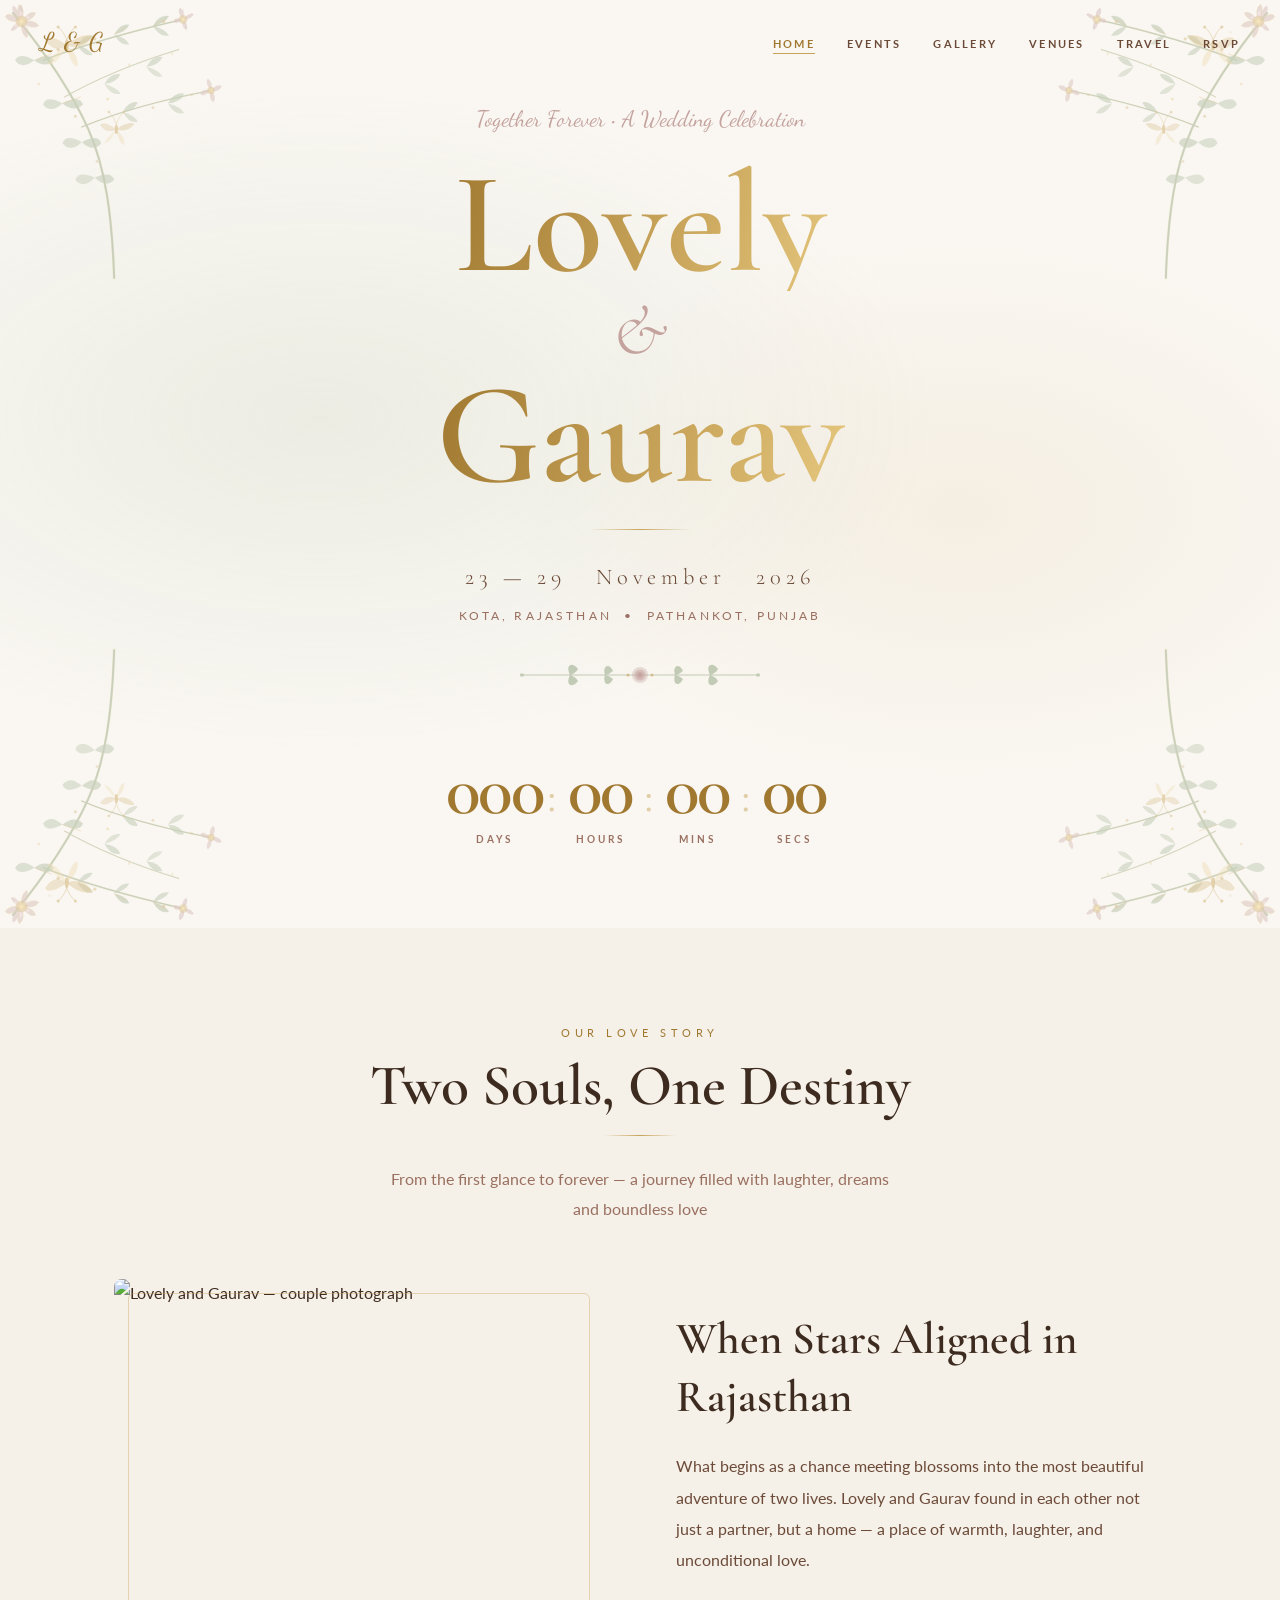
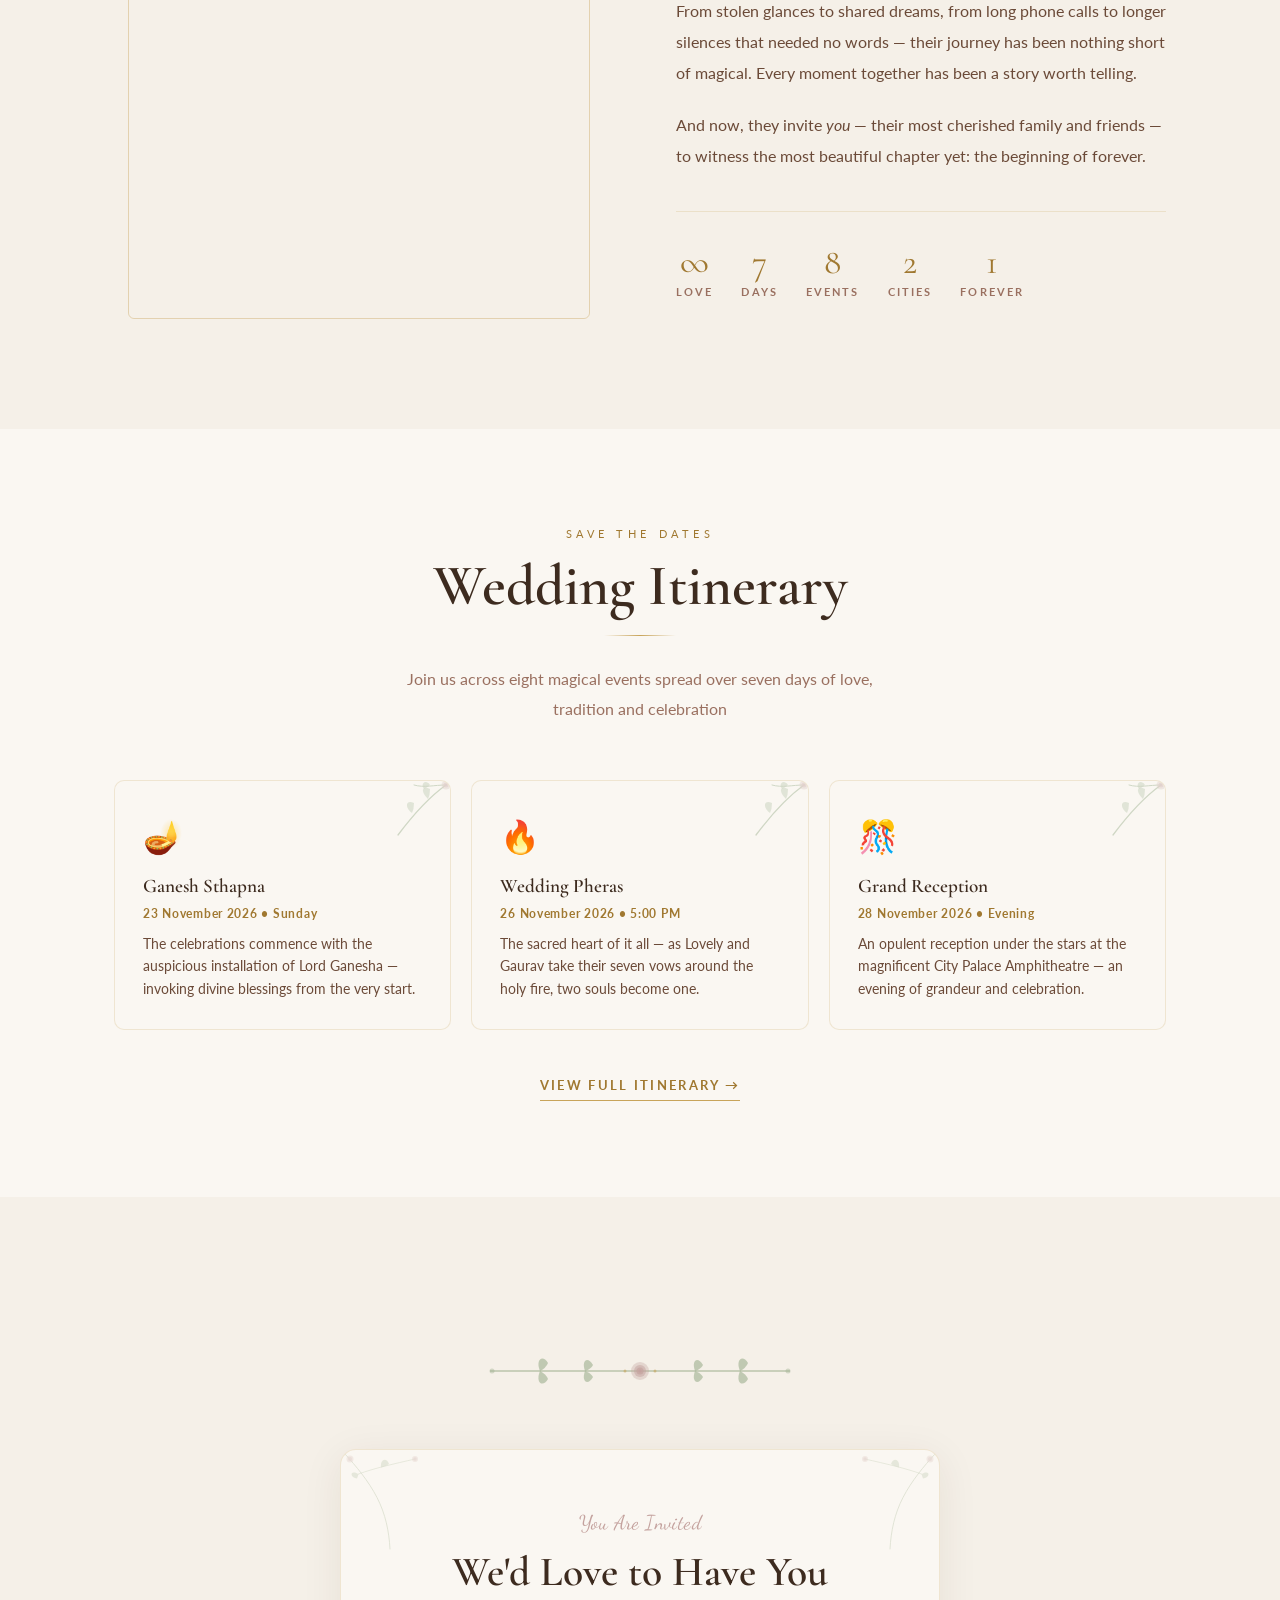
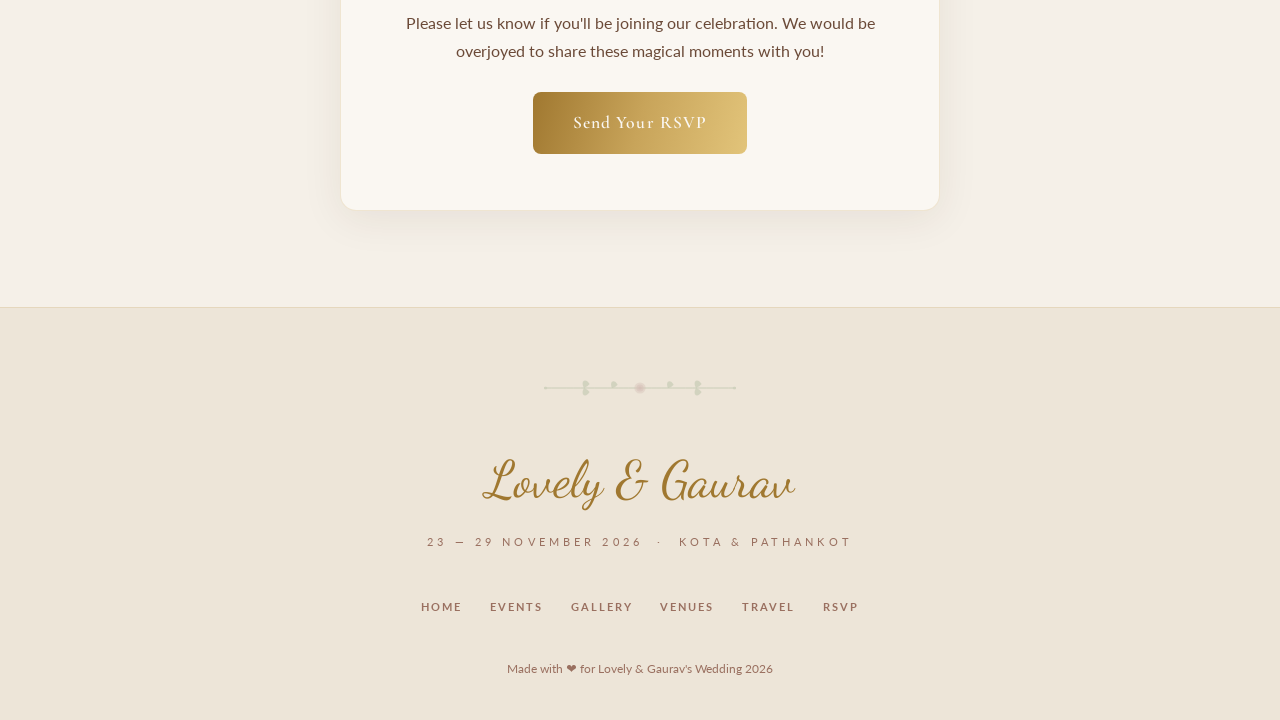
==== commit 76644511: "Add elaborate botanical corner frames and remove scroll widget - Replace simple 4-path corner SVGs w" ====
--- a/index.html
+++ b/index.html
@@ -8,1214 +8,23 @@
   <meta property="og:description" content="Join us for a week of love, tradition and celebration — Nov 23–29, 2026" />
   <meta property="og:image" content="https://images.unsplash.com/photo-1519741497674-611481863552?w=1200&q=80" />
   <title>Lovely & Gaurav | Wedding 2026</title>
-
-  <!-- Google Fonts for all 4 themes -->
-  <link rel="preconnect" href="https://fonts.googleapis.com" />
-  <link rel="preconnect" href="https://fonts.gstatic.com" crossorigin />
-  <link href="https://fonts.googleapis.com/css2?family=Playfair+Display:ital,wght@0,400;0,600;0,700;1,400;1,600&family=Cormorant+Garamond:ital,wght@0,300;0,400;0,600;1,300;1,400&family=Italiana&family=Jost:wght@300;400;500;600&family=Dancing+Script:wght@400;600;700&family=Lato:wght@300;400;700&family=Fredoka+One&family=Nunito:wght@400;600;700;800&display=swap" rel="stylesheet" />
-
-  <style>
-    /* ============================================================
-       CSS CUSTOM PROPERTIES — 4 THEME SYSTEM
-       ============================================================ */
-
-    /* THEME 1: Traditional & Royal (Default — Dark Luxurious) */
-    :root {
-      --bg-primary:        #0A0005;
-      --bg-secondary:      #120009;
-      --bg-card:           #1A000F;
-      --bg-card-hover:     #220015;
-      --accent-primary:    #C8922A;
-      --accent-light:      #E8BF6A;
-      --accent-alt:        #7B1535;
-      --text-primary:      #F5ECD7;
-      --text-secondary:    #C8A97A;
-      --text-muted:        #806040;
-      --border:            rgba(200,146,42,0.25);
-      --border-light:      rgba(200,146,42,0.1);
-      --font-display:      'Playfair Display', serif;
-      --font-body:         'Cormorant Garamond', serif;
-      --font-size-body:    1.1rem;
-      --card-shadow:       0 24px 80px rgba(200,146,42,0.12);
-      --btn-bg:            linear-gradient(135deg, #C8922A, #E8BF6A);
-      --btn-text:          #0A0005;
-      --hero-grad-1:       rgba(123,21,53,0.4);
-      --hero-grad-2:       rgba(200,146,42,0.15);
-      --nav-blur:          rgba(10,0,5,0.92);
-      --scrollbar-thumb:   #C8922A;
-      --ornament-opacity:  0.18;
-    }
-
-    /* THEME 2: Modern & Elegant */
-    [data-theme="modern"] {
-      --bg-primary:        #080808;
-      --bg-secondary:      #0F0F0F;
-      --bg-card:           #141414;
-      --bg-card-hover:     #1A1A1A;
-      --accent-primary:    #C09A6B;
-      --accent-light:      #DFC49A;
-      --accent-alt:        #8B6B4A;
-      --text-primary:      #F0EDE8;
-      --text-secondary:    #9A8878;
-      --text-muted:        #5A5040;
-      --border:            rgba(192,154,107,0.2);
-      --border-light:      rgba(192,154,107,0.08);
-      --font-display:      'Italiana', serif;
-      --font-body:         'Jost', sans-serif;
-      --font-size-body:    1rem;
-      --card-shadow:       0 24px 80px rgba(192,154,107,0.08);
-      --btn-bg:            linear-gradient(135deg, #C09A6B, #DFC49A);
-      --btn-text:          #080808;
-      --hero-grad-1:       rgba(139,107,74,0.3);
-      --hero-grad-2:       rgba(192,154,107,0.1);
-      --nav-blur:          rgba(8,8,8,0.95);
-      --scrollbar-thumb:   #C09A6B;
-      --ornament-opacity:  0.08;
-    }
-
-    /* THEME 3: Romantic & Whimsical */
-    [data-theme="romantic"] {
-      --bg-primary:        #FEF6F0;
-      --bg-secondary:      #FDF0EC;
-      --bg-card:           #FFFFFF;
-      --bg-card-hover:     #FFF5F5;
-      --accent-primary:    #C25070;
-      --accent-light:      #E07A95;
-      --accent-alt:        #7A9E7E;
-      --text-primary:      #3A2020;
-      --text-secondary:    #7A4A4A;
-      --text-muted:        #C09090;
-      --border:            rgba(194,80,112,0.2);
-      --border-light:      rgba(194,80,112,0.08);
-      --font-display:      'Dancing Script', cursive;
-      --font-body:         'Lato', sans-serif;
-      --font-size-body:    0.95rem;
-      --card-shadow:       0 16px 60px rgba(194,80,112,0.1);
-      --btn-bg:            linear-gradient(135deg, #C25070, #E07A95);
-      --btn-text:          #FFFFFF;
-      --hero-grad-1:       rgba(194,80,112,0.12);
-      --hero-grad-2:       rgba(122,158,126,0.1);
-      --nav-blur:          rgba(254,246,240,0.95);
-      --scrollbar-thumb:   #C25070;
-      --ornament-opacity:  0.12;
-    }
-
-    /* THEME 4: Fun & Vibrant */
-    [data-theme="vibrant"] {
-      --bg-primary:        #0D0B1E;
-      --bg-secondary:      #141228;
-      --bg-card:           #1A1830;
-      --bg-card-hover:     #201E38;
-      --accent-primary:    #FF5F7E;
-      --accent-light:      #FFD166;
-      --accent-alt:        #06D6A0;
-      --text-primary:      #FFFFFF;
-      --text-secondary:    #B0AACC;
-      --text-muted:        #6A6490;
-      --border:            rgba(255,95,126,0.3);
-      --border-light:      rgba(255,95,126,0.1);
-      --font-display:      'Fredoka One', cursive;
-      --font-body:         'Nunito', sans-serif;
-      --font-size-body:    1rem;
-      --card-shadow:       0 24px 80px rgba(255,95,126,0.2);
-      --btn-bg:            linear-gradient(135deg, #FF5F7E, #FFD166);
-      --btn-text:          #0D0B1E;
-      --hero-grad-1:       rgba(255,95,126,0.3);
-      --hero-grad-2:       rgba(6,214,160,0.15);
-      --nav-blur:          rgba(13,11,30,0.95);
-      --scrollbar-thumb:   #FF5F7E;
-      --ornament-opacity:  0.15;
-    }
-
-    /* ============================================================
-       RESET & BASE
-       ============================================================ */
-    *, *::before, *::after { box-sizing: border-box; margin: 0; padding: 0; }
-
-    html { scroll-behavior: smooth; }
-
-    body {
-      background: var(--bg-primary);
-      color: var(--text-primary);
-      font-family: var(--font-body);
-      font-size: var(--font-size-body);
-      overflow-x: hidden;
-      transition: background 0.7s ease, color 0.7s ease;
-    }
-
-    a { color: inherit; }
-
-    ::-webkit-scrollbar { width: 5px; }
-    ::-webkit-scrollbar-track { background: var(--bg-primary); }
-    ::-webkit-scrollbar-thumb { background: var(--scrollbar-thumb); border-radius: 3px; }
-
-    img { max-width: 100%; display: block; }
-
-    /* ============================================================
-       THEME SWITCHER
-       ============================================================ */
-    .theme-dock {
-      position: fixed;
-      top: 50%;
-      right: 0;
-      transform: translateY(-50%);
-      z-index: 999;
-      display: flex;
-      flex-direction: column;
-      overflow: hidden;
-      border-radius: 14px 0 0 14px;
-      border: 1px solid var(--border);
-      border-right: none;
-      background: var(--bg-card);
-      box-shadow: var(--card-shadow);
-    }
-
-    .theme-dock-btn {
-      position: relative;
-      width: 46px;
-      height: 46px;
-      border: none;
-      cursor: pointer;
-      display: flex;
-      align-items: center;
-      justify-content: center;
-      font-size: 18px;
-      transition: filter 0.3s, transform 0.3s;
-    }
-    .theme-dock-btn:hover { filter: brightness(1.2); }
-    .theme-dock-btn.active { transform: scaleX(1.15); }
-
-    .theme-dock-btn[data-t="royal"]    { background: linear-gradient(160deg,#7B1535,#C8922A); }
-    .theme-dock-btn[data-t="modern"]   { background: linear-gradient(160deg,#080808,#C09A6B); }
-    .theme-dock-btn[data-t="romantic"] { background: linear-gradient(160deg,#FFB6D9,#C25070); }
-    .theme-dock-btn[data-t="vibrant"]  { background: linear-gradient(160deg,#FF5F7E,#06D6A0); }
-
-    .theme-dock-btn::before {
-      content: attr(data-label);
-      position: absolute;
-      right: calc(100% + 2px);
-      top: 50%;
-      transform: translateY(-50%);
-      background: var(--bg-card);
-      color: var(--text-primary);
-      font-family: var(--font-body);
-      font-size: 10px;
-      white-space: nowrap;
-      padding: 4px 10px;
-      border-radius: 6px 0 0 6px;
-      border: 1px solid var(--border);
-      border-right: none;
-      opacity: 0;
-      pointer-events: none;
-      transition: opacity 0.25s;
-      letter-spacing: 0.05em;
-    }
-    .theme-dock-btn:hover::before { opacity: 1; }
-
-    /* ============================================================
-       NAVIGATION
-       ============================================================ */
-    .nav {
-      position: fixed;
-      top: 0; left: 0; right: 0;
-      z-index: 900;
-      padding: 18px 40px;
-      display: flex;
-      align-items: center;
-      justify-content: space-between;
-      transition: background 0.5s, backdrop-filter 0.5s, border 0.5s, padding 0.4s;
-    }
-    .nav.scrolled {
-      padding: 12px 40px;
-      background: var(--nav-blur);
-      backdrop-filter: blur(24px);
-      -webkit-backdrop-filter: blur(24px);
-      border-bottom: 1px solid var(--border-light);
-    }
-
-    .nav-logo {
-      font-family: var(--font-display);
-      font-size: 1.5rem;
-      color: var(--accent-primary);
-      text-decoration: none;
-      letter-spacing: 0.05em;
-    }
-
-    .nav-links {
-      list-style: none;
-      display: flex;
-      gap: 32px;
-    }
-    .nav-links a {
-      font-size: 0.72rem;
-      letter-spacing: 0.18em;
-      text-transform: uppercase;
-      color: var(--text-secondary);
-      text-decoration: none;
-      transition: color 0.3s;
-      font-family: var(--font-body);
-    }
-    .nav-links a:hover { color: var(--accent-primary); }
-
-    .nav-hamburger {
-      display: none;
-      flex-direction: column;
-      gap: 5px;
-      background: none;
-      border: none;
-      cursor: pointer;
-      padding: 4px;
-    }
-    .nav-hamburger span {
-      display: block;
-      width: 22px;
-      height: 2px;
-      background: var(--accent-primary);
-      transition: all 0.3s;
-      border-radius: 2px;
-    }
-    .nav-hamburger.open span:nth-child(1) { transform: translateY(7px) rotate(45deg); }
-    .nav-hamburger.open span:nth-child(2) { opacity: 0; }
-    .nav-hamburger.open span:nth-child(3) { transform: translateY(-7px) rotate(-45deg); }
-
-    .nav-mobile {
-      display: none;
-      position: fixed;
-      inset: 0;
-      background: var(--bg-primary);
-      z-index: 880;
-      flex-direction: column;
-      align-items: center;
-      justify-content: center;
-      gap: 36px;
-    }
-    .nav-mobile.open { display: flex; }
-    .nav-mobile a {
-      font-family: var(--font-display);
-      font-size: 2rem;
-      color: var(--text-primary);
-      text-decoration: none;
-      transition: color 0.3s;
-    }
-    .nav-mobile a:hover { color: var(--accent-primary); }
-
-    /* ============================================================
-       SHARED UTILITIES
-       ============================================================ */
-    .container {
-      max-width: 1100px;
-      margin: 0 auto;
-      padding: 0 24px;
-    }
-
-    .section-label {
-      text-align: center;
-      font-size: 0.7rem;
-      letter-spacing: 0.4em;
-      text-transform: uppercase;
-      color: var(--accent-primary);
-      margin-bottom: 14px;
-      font-family: var(--font-body);
-    }
-
-    .section-title {
-      text-align: center;
-      font-family: var(--font-display);
-      font-size: clamp(2.2rem, 5vw, 3.8rem);
-      color: var(--text-primary);
-      line-height: 1.15;
-      margin-bottom: 14px;
-    }
-
-    .section-sub {
-      text-align: center;
-      color: var(--text-secondary);
-      max-width: 520px;
-      margin: 0 auto 56px;
-      line-height: 1.85;
-      font-size: 1rem;
-    }
-
-    .gold-rule {
-      width: 72px;
-      height: 1px;
-      background: linear-gradient(90deg, transparent, var(--accent-primary), transparent);
-      margin: 16px auto 32px;
-    }
-
-    /* Scroll reveal */
-    .sr {
-      opacity: 0;
-      transform: translateY(36px);
-      transition: opacity 0.75s cubic-bezier(.22,.68,0,1.2), transform 0.75s cubic-bezier(.22,.68,0,1.2);
-    }
-    .sr.sr-left  { transform: translateX(-36px); }
-    .sr.sr-right { transform: translateX(36px); }
-    .sr.sr-scale { transform: scale(0.92); }
-    .sr.on {
-      opacity: 1;
-      transform: none;
-    }
-
-    /* ============================================================
-       HERO
-       ============================================================ */
-    .hero {
-      min-height: 100svh;
-      display: flex;
-      flex-direction: column;
-      align-items: center;
-      justify-content: center;
-      text-align: center;
-      padding: 100px 24px 80px;
-      position: relative;
-      overflow: hidden;
-    }
-
-    .hero-canvas {
-      position: absolute;
-      inset: 0;
-      pointer-events: none;
-    }
-
-    /* Radial glow backdrop */
-    .hero-glow {
-      position: absolute;
-      inset: 0;
-      background:
-        radial-gradient(ellipse 80% 60% at 20% 40%, var(--hero-grad-1) 0%, transparent 60%),
-        radial-gradient(ellipse 60% 50% at 80% 70%, var(--hero-grad-2) 0%, transparent 60%);
-      pointer-events: none;
-    }
-
-    /* Rotating ornamental rings */
-    .hero-ring {
-      position: absolute;
-      top: 50%; left: 50%;
-      border-radius: 50%;
-      border: 1px solid var(--accent-primary);
-      opacity: var(--ornament-opacity);
-      pointer-events: none;
-      animation: spin linear infinite;
-    }
-    .hero-ring-1 { width: 340px; height: 340px; margin: -170px 0 0 -170px; animation-duration: 30s; }
-    .hero-ring-2 { width: 560px; height: 560px; margin: -280px 0 0 -280px; animation-duration: 50s; animation-direction: reverse; }
-    .hero-ring-3 { width: 780px; height: 780px; margin: -390px 0 0 -390px; animation-duration: 75s; }
-
-    @keyframes spin {
-      from { transform: rotate(0deg); }
-      to   { transform: rotate(360deg); }
-    }
-
-    .hero-eyebrow {
-      font-size: 0.72rem;
-      letter-spacing: 0.5em;
-      text-transform: uppercase;
-      color: var(--accent-primary);
-      margin-bottom: 28px;
-      font-family: var(--font-body);
-      opacity: 0;
-      animation: heroFadeUp 1s ease 0.2s forwards;
-    }
-
-    .hero-names {
-      font-family: var(--font-display);
-      font-size: clamp(3.5rem, 12vw, 9rem);
-      line-height: 0.92;
-      color: var(--text-primary);
-      opacity: 0;
-      animation: heroFadeUp 1.2s cubic-bezier(.22,.68,0,1.2) 0.5s forwards;
-    }
-    .hero-names .bride  { display: block; }
-    .hero-names .amp    {
-      display: block;
-      font-size: 0.55em;
-      color: var(--accent-primary);
-      font-style: italic;
-      margin: 4px 0;
-      opacity: 0.9;
-    }
-    .hero-names .groom  { display: block; }
-
-    .hero-rule {
-      width: 120px;
-      height: 1px;
-      background: linear-gradient(90deg, transparent, var(--accent-primary), transparent);
-      margin: 28px auto 28px;
-      opacity: 0;
-      animation: heroFadeUp 1s ease 1s forwards;
-    }
-
-    .hero-date {
-      font-family: var(--font-body);
-      font-size: clamp(1rem, 2.5vw, 1.4rem);
-      color: var(--text-secondary);
-      letter-spacing: 0.22em;
-      opacity: 0;
-      animation: heroFadeUp 1s ease 1.2s forwards;
-    }
-
-    .hero-location {
-      font-size: 0.78rem;
-      letter-spacing: 0.22em;
-      text-transform: uppercase;
-      color: var(--text-muted);
-      margin-top: 10px;
-      opacity: 0;
-      animation: heroFadeUp 1s ease 1.4s forwards;
-    }
-
-    /* Countdown */
-    .hero-countdown {
-      display: flex;
-      align-items: flex-start;
-      gap: 4px;
-      margin-top: 52px;
-      opacity: 0;
-      animation: heroFadeUp 1s ease 1.7s forwards;
-      flex-wrap: wrap;
-      justify-content: center;
-    }
-
-    .cd-unit {
-      display: flex;
-      flex-direction: column;
-      align-items: center;
-      min-width: 80px;
-    }
-
-    .cd-num {
-      font-family: var(--font-display);
-      font-size: clamp(2.5rem, 7vw, 4.5rem);
-      color: var(--accent-primary);
-      line-height: 1;
-      font-weight: 700;
-      letter-spacing: -0.02em;
-    }
-
-    .cd-label {
-      font-size: 0.62rem;
-      letter-spacing: 0.32em;
-      text-transform: uppercase;
-      color: var(--text-muted);
-      margin-top: 6px;
-    }
-
-    .cd-colon {
-      font-family: var(--font-display);
-      font-size: clamp(2rem, 5vw, 3rem);
-      color: var(--accent-primary);
-      opacity: 0.4;
-      padding-top: 4px;
-      align-self: flex-start;
-    }
-
-    /* Scroll hint */
-    .hero-scroll {
-      position: absolute;
-      bottom: 32px;
-      left: 50%;
-      transform: translateX(-50%);
-      display: flex;
-      flex-direction: column;
-      align-items: center;
-      gap: 8px;
-      opacity: 0;
-      animation: heroFadeUp 1s ease 2.2s forwards;
-    }
-    .hero-scroll span {
-      font-size: 0.62rem;
-      letter-spacing: 0.32em;
-      text-transform: uppercase;
-      color: var(--text-muted);
-    }
-    .hero-scroll-mouse {
-      width: 18px;
-      height: 28px;
-      border: 1px solid var(--accent-primary);
-      border-radius: 9px;
-      position: relative;
-    }
-    .hero-scroll-mouse::after {
-      content: '';
-      position: absolute;
-      top: 5px;
-      left: 50%;
-      transform: translateX(-50%);
-      width: 3px;
-      height: 3px;
-      background: var(--accent-primary);
-      border-radius: 50%;
-      animation: scrollDot 1.6s ease infinite;
-    }
-
-    @keyframes scrollDot {
-      0%   { top: 5px; opacity: 1; }
-      70%  { top: 16px; opacity: 0.2; }
-      100% { top: 5px; opacity: 1; }
-    }
-
-    @keyframes heroFadeUp {
-      from { opacity: 0; transform: translateY(28px); }
-      to   { opacity: 1; transform: translateY(0); }
-    }
-
-    /* ============================================================
-       SECTION WRAPPERS
-       ============================================================ */
-    .sec-story        { background: var(--bg-secondary); padding: 100px 0; }
-    .sec-itinerary    { background: var(--bg-primary);   padding: 100px 0; }
-    .sec-gallery      { background: var(--bg-secondary); padding: 100px 0; }
-    .sec-venues       { background: var(--bg-primary);   padding: 100px 0; }
-    .sec-accommodation{ background: var(--bg-secondary); padding: 100px 0; }
-    .sec-rsvp         { background: var(--bg-primary);   padding: 100px 0; position: relative; overflow: hidden; }
-
-    /* ============================================================
-       STORY
-       ============================================================ */
-    .story-grid {
-      display: grid;
-      grid-template-columns: 1fr 1fr;
-      gap: 72px;
-      align-items: center;
-      margin-top: 24px;
-    }
-
-    .story-img-wrap {
-      position: relative;
-      border-radius: 6px;
-      overflow: hidden;
-      aspect-ratio: 3 / 4;
-    }
-    .story-img-wrap img {
-      width: 100%; height: 100%;
-      object-fit: cover;
-      transition: transform 0.8s ease;
-    }
-    .story-img-wrap:hover img { transform: scale(1.04); }
-    .story-img-frame {
-      position: absolute;
-      inset: 14px;
-      border: 1px solid var(--accent-primary);
-      border-radius: 4px;
-      opacity: 0.35;
-      pointer-events: none;
-    }
-
-    .story-text h3 {
-      font-family: var(--font-display);
-      font-size: clamp(1.8rem, 4vw, 2.8rem);
-      color: var(--text-primary);
-      line-height: 1.3;
-      margin-bottom: 24px;
-    }
-
-    .story-text p {
-      color: var(--text-secondary);
-      line-height: 1.95;
-      margin-bottom: 20px;
-      font-size: var(--font-size-body);
-    }
-
-    .story-stats {
-      display: flex;
-      gap: 28px;
-      margin-top: 40px;
-      padding-top: 32px;
-      border-top: 1px solid var(--border);
-    }
-    .stat-item { text-align: center; }
-    .stat-num {
-      font-family: var(--font-display);
-      font-size: 2.2rem;
-      color: var(--accent-primary);
-      display: block;
-      line-height: 1;
-    }
-    .stat-label {
-      font-size: 0.68rem;
-      letter-spacing: 0.2em;
-      text-transform: uppercase;
-      color: var(--text-muted);
-      margin-top: 6px;
-      display: block;
-    }
-
-    /* ============================================================
-       ITINERARY TIMELINE
-       ============================================================ */
-    .timeline {
-      position: relative;
-      margin-top: 16px;
-    }
-
-    .timeline-spine {
-      position: absolute;
-      left: 50%;
-      top: 0; bottom: 0;
-      width: 1px;
-      background: linear-gradient(180deg, transparent, var(--accent-primary) 8%, var(--accent-primary) 92%, transparent);
-      transform: translateX(-50%);
-    }
-
-    .tl-item {
-      display: grid;
-      grid-template-columns: 1fr 64px 1fr;
-      align-items: start;
-      margin-bottom: 44px;
-      position: relative;
-    }
-
-    /* Odd items: card left, date right */
-    .tl-item:nth-child(odd)  .tl-card { grid-column: 1; }
-    .tl-item:nth-child(odd)  .tl-dot  { grid-column: 2; }
-    .tl-item:nth-child(odd)  .tl-date { grid-column: 3; text-align: left; }
-
-    /* Even items: date left, card right */
-    .tl-item:nth-child(even) .tl-date { grid-column: 1; grid-row: 1; text-align: right; }
-    .tl-item:nth-child(even) .tl-dot  { grid-column: 2; grid-row: 1; }
-    .tl-item:nth-child(even) .tl-card { grid-column: 3; grid-row: 1; }
-
-    .tl-dot {
-      display: flex;
-      align-items: flex-start;
-      justify-content: center;
-      padding-top: 22px;
-    }
-    .tl-dot-inner {
-      width: 14px; height: 14px;
-      background: var(--accent-primary);
-      border-radius: 50%;
-      border: 3px solid var(--bg-primary);
-      box-shadow: 0 0 0 1px var(--accent-primary), 0 0 12px rgba(200,146,42,0.4);
-      flex-shrink: 0;
-    }
-
-    .tl-date {
-      padding: 22px 20px 0;
-      font-size: 0.72rem;
-      letter-spacing: 0.12em;
-      text-transform: uppercase;
-      color: var(--accent-primary);
-      font-family: var(--font-body);
-      line-height: 1.6;
-    }
-
-    .tl-card {
-      background: var(--bg-card);
-      border: 1px solid var(--border);
-      border-radius: 10px;
-      padding: 24px 24px 22px;
-      transition: transform 0.35s ease, box-shadow 0.35s ease, background 0.35s ease;
-    }
-    .tl-card:hover {
-      transform: translateY(-6px);
-      box-shadow: var(--card-shadow);
-      background: var(--bg-card-hover);
-    }
-
-    .tl-icon { font-size: 2rem; margin-bottom: 12px; }
-
-    .tl-name {
-      font-family: var(--font-display);
-      font-size: 1.25rem;
-      color: var(--text-primary);
-      margin-bottom: 8px;
-      line-height: 1.3;
-    }
-
-    .tl-time {
-      font-size: 0.78rem;
-      color: var(--accent-primary);
-      letter-spacing: 0.08em;
-      margin-bottom: 6px;
-    }
-
-    .tl-venue {
-      font-size: 0.85rem;
-      color: var(--text-secondary);
-      display: flex;
-      align-items: flex-start;
-      gap: 5px;
-      line-height: 1.5;
-    }
-
-    .tl-desc {
-      font-size: 0.88rem;
-      color: var(--text-muted);
-      line-height: 1.7;
-      margin-top: 10px;
-      border-top: 1px solid var(--border-light);
-      padding-top: 10px;
-    }
-
-    /* ============================================================
-       GALLERY
-       ============================================================ */
-    .gallery-grid {
-      display: grid;
-      grid-template-columns: repeat(3, 1fr);
-      grid-template-rows: 260px 260px;
-      gap: 10px;
-    }
-
-    .g-item {
-      overflow: hidden;
-      border-radius: 6px;
-      position: relative;
-      cursor: zoom-in;
-    }
-    .g-item:nth-child(1) { grid-column: span 2; grid-row: span 2; }
-    .g-item:nth-child(4) { grid-column: span 2; }
-
-    .g-item img {
-      width: 100%; height: 100%;
-      object-fit: cover;
-      transition: transform 0.7s cubic-bezier(.22,.68,0,1.2);
-    }
-    .g-item:hover img { transform: scale(1.07); }
-
-    .g-overlay {
-      position: absolute;
-      inset: 0;
-      background: linear-gradient(135deg, var(--accent-primary), var(--accent-alt));
-      opacity: 0;
-      transition: opacity 0.35s;
-      display: flex;
-      align-items: center;
-      justify-content: center;
-      font-size: 2.2rem;
-    }
-    .g-item:hover .g-overlay { opacity: 0.25; }
-
-    /* Lightbox */
-    .lightbox {
-      display: none;
-      position: fixed;
-      inset: 0;
-      background: rgba(0,0,0,0.92);
-      z-index: 2000;
-      align-items: center;
-      justify-content: center;
-    }
-    .lightbox.open { display: flex; }
-    .lightbox img {
-      max-width: 90vw;
-      max-height: 90vh;
-      object-fit: contain;
-      border-radius: 6px;
-    }
-    .lightbox-close {
-      position: absolute;
-      top: 24px; right: 32px;
-      font-size: 2rem;
-      color: #fff;
-      background: none;
-      border: none;
-      cursor: pointer;
-      line-height: 1;
-    }
-
-    /* ============================================================
-       VENUES
-       ============================================================ */
-    .venue-grid {
-      display: grid;
-      grid-template-columns: repeat(auto-fit, minmax(300px, 1fr));
-      gap: 24px;
-    }
-
-    .venue-card {
-      background: var(--bg-card);
-      border: 1px solid var(--border);
-      border-radius: 10px;
-      overflow: hidden;
-      transition: transform 0.35s ease, box-shadow 0.35s ease;
-    }
-    .venue-card:hover {
-      transform: translateY(-8px);
-      box-shadow: var(--card-shadow);
-    }
-
-    .venue-thumb {
-      height: 175px;
-      display: flex;
-      align-items: center;
-      justify-content: center;
-      font-size: 4rem;
-      background: linear-gradient(135deg, var(--bg-secondary), var(--bg-card));
-      position: relative;
-      overflow: hidden;
-    }
-
-    .venue-body { padding: 22px; }
-
-    .venue-name {
-      font-family: var(--font-display);
-      font-size: 1.2rem;
-      color: var(--text-primary);
-      margin-bottom: 6px;
-    }
-
-    .venue-loc {
-      font-size: 0.8rem;
-      color: var(--accent-primary);
-      display: flex;
-      align-items: center;
-      gap: 5px;
-      margin-bottom: 12px;
-    }
-
-    .venue-desc {
-      font-size: 0.88rem;
-      color: var(--text-secondary);
-      line-height: 1.65;
-      margin-bottom: 16px;
-    }
-
-    .venue-map {
-      width: 100%;
-      height: 150px;
-      border-radius: 6px;
-      overflow: hidden;
-      border: 1px solid var(--border);
-    }
-    .venue-map iframe {
-      width: 100%; height: 100%;
-      border: none;
-      filter: grayscale(40%) contrast(1.1);
-    }
-
-    /* ============================================================
-       ACCOMMODATION
-       ============================================================ */
-    .hotel-grid {
-      display: grid;
-      grid-template-columns: repeat(auto-fit, minmax(280px, 1fr));
-      gap: 24px;
-    }
-
-    .hotel-card {
-      background: var(--bg-card);
-      border: 1px solid var(--border);
-      border-radius: 10px;
-      padding: 30px 28px;
-      transition: transform 0.35s ease, box-shadow 0.35s ease;
-    }
-    .hotel-card:hover {
-      transform: translateY(-6px);
-      box-shadow: var(--card-shadow);
-    }
-
-    .hotel-icon { font-size: 2.8rem; margin-bottom: 18px; }
-
-    .hotel-tag {
-      display: inline-block;
-      padding: 3px 12px;
-      background: var(--accent-primary);
-      color: var(--btn-text);
-      font-size: 0.68rem;
-      letter-spacing: 0.1em;
-      text-transform: uppercase;
-      border-radius: 20px;
-      margin-bottom: 14px;
-      font-weight: 700;
-    }
-
-    .hotel-name {
-      font-family: var(--font-display);
-      font-size: 1.15rem;
-      color: var(--text-primary);
-      margin-bottom: 6px;
-    }
-
-    .hotel-loc {
-      font-size: 0.8rem;
-      color: var(--accent-primary);
-      margin-bottom: 12px;
-    }
-
-    .hotel-desc {
-      font-size: 0.88rem;
-      color: var(--text-secondary);
-      line-height: 1.7;
-      margin-bottom: 18px;
-    }
-
-    .hotel-link {
-      font-size: 0.82rem;
-      color: var(--accent-primary);
-      text-decoration: none;
-      border-bottom: 1px solid var(--accent-primary);
-      padding-bottom: 2px;
-      transition: opacity 0.3s;
-    }
-    .hotel-link:hover { opacity: 0.65; }
-
-    /* ============================================================
-       RSVP
-       ============================================================ */
-    .rsvp-blob {
-      position: absolute;
-      inset: 0;
-      background:
-        radial-gradient(ellipse 70% 50% at 20% 60%, var(--hero-grad-1), transparent 55%),
-        radial-gradient(ellipse 50% 40% at 80% 30%, var(--hero-grad-2), transparent 55%);
-      pointer-events: none;
-      opacity: 0.6;
-    }
-
-    .rsvp-box {
-      position: relative;
-      max-width: 560px;
-      margin: 0 auto;
-      background: var(--bg-card);
-      border: 1px solid var(--border);
-      border-radius: 14px;
-      padding: 52px 44px;
-    }
-
-    .form-label {
-      display: block;
-      font-size: 0.72rem;
-      letter-spacing: 0.18em;
-      text-transform: uppercase;
-      color: var(--text-muted);
-      margin-bottom: 10px;
-      font-family: var(--font-body);
-    }
-
-    .form-input {
-      width: 100%;
-      padding: 14px 16px;
-      background: var(--bg-secondary);
-      border: 1px solid var(--border);
-      border-radius: 7px;
-      color: var(--text-primary);
-      font-family: var(--font-body);
-      font-size: 1rem;
-      transition: border-color 0.3s, box-shadow 0.3s;
-      outline: none;
-      margin-bottom: 22px;
-    }
-    .form-input:focus {
-      border-color: var(--accent-primary);
-      box-shadow: 0 0 0 3px rgba(200,146,42,0.12);
-    }
-
-    .radio-row {
-      display: flex;
-      gap: 12px;
-      margin-bottom: 22px;
-    }
-
-    .radio-opt {
-      flex: 1;
-      display: flex;
-      align-items: center;
-      justify-content: center;
-      gap: 8px;
-      padding: 13px;
-      background: var(--bg-secondary);
-      border: 1px solid var(--border);
-      border-radius: 7px;
-      cursor: pointer;
-      transition: all 0.3s;
-      font-size: 0.9rem;
-      color: var(--text-secondary);
-      font-family: var(--font-body);
-    }
-    .radio-opt:has(input:checked) {
-      border-color: var(--accent-primary);
-      color: var(--accent-primary);
-      background: var(--bg-card);
-      box-shadow: 0 0 0 3px rgba(200,146,42,0.1);
-    }
-    .radio-opt input { display: none; }
-
-    .rsvp-btn {
-      width: 100%;
-      padding: 18px;
-      background: var(--btn-bg);
-      color: var(--btn-text);
-      border: none;
-      border-radius: 7px;
-      font-family: var(--font-display);
-      font-size: 1.1rem;
-      letter-spacing: 0.06em;
-      cursor: pointer;
-      transition: opacity 0.3s, transform 0.25s;
-      margin-top: 6px;
-    }
-    .rsvp-btn:hover { opacity: 0.88; transform: translateY(-3px); }
-    .rsvp-btn:active { transform: translateY(0); }
-    .rsvp-btn:disabled { opacity: 0.5; cursor: wait; }
-
-    .rsvp-success {
-      display: none;
-      text-align: center;
-      padding: 24px 0;
-    }
-    .rsvp-success-icon { font-size: 4.5rem; margin-bottom: 18px; }
-    .rsvp-success h3 {
-      font-family: var(--font-display);
-      font-size: 2rem;
-      color: var(--accent-primary);
-      margin-bottom: 12px;
-    }
-    .rsvp-success p { color: var(--text-secondary); line-height: 1.7; }
-
-    /* ============================================================
-       FOOTER
-       ============================================================ */
-    .footer {
-      background: var(--bg-card);
-      border-top: 1px solid var(--border);
-      padding: 72px 24px 48px;
-      text-align: center;
-    }
-
-    .footer-couple {
-      font-family: var(--font-display);
-      font-size: clamp(2.2rem, 6vw, 4rem);
-      color: var(--accent-primary);
-      margin-bottom: 12px;
-    }
-
-    .footer-date-text {
-      font-size: 0.72rem;
-      letter-spacing: 0.35em;
-      text-transform: uppercase;
-      color: var(--text-muted);
-      margin-bottom: 44px;
-    }
-
-    .footer-nav {
-      display: flex;
-      flex-wrap: wrap;
-      justify-content: center;
-      gap: 20px 32px;
-      margin-bottom: 48px;
-      list-style: none;
-    }
-    .footer-nav a {
-      font-size: 0.72rem;
-      letter-spacing: 0.15em;
-      text-transform: uppercase;
-      color: var(--text-muted);
-      text-decoration: none;
-      transition: color 0.3s;
-    }
-    .footer-nav a:hover { color: var(--accent-primary); }
-
-    .footer-credit {
-      font-size: 0.78rem;
-      color: var(--text-muted);
-    }
-
-    /* ============================================================
-       MUSIC BUTTON
-       ============================================================ */
-    .music-btn {
-      position: fixed;
-      bottom: 28px;
-      left: 28px;
-      z-index: 999;
-      width: 48px; height: 48px;
-      background: var(--bg-card);
-      border: 1px solid var(--border);
-      border-radius: 50%;
-      display: flex;
-      align-items: center;
-      justify-content: center;
-      font-size: 20px;
-      cursor: pointer;
-      box-shadow: var(--card-shadow);
-      transition: transform 0.3s;
-    }
-    .music-btn:hover { transform: scale(1.1); }
-    .music-btn.playing { animation: musicPulse 1.4s ease infinite; }
-
-    @keyframes musicPulse {
-      0%, 100% { box-shadow: 0 0 0 0 var(--accent-primary); }
-      50%       { box-shadow: 0 0 0 10px transparent; }
-    }
-
-    /* ============================================================
-       RESPONSIVE
-       ============================================================ */
-    @media (max-width: 860px) {
-      .nav { padding: 16px 20px; }
-      .nav.scrolled { padding: 12px 20px; }
-      .nav-links { display: none; }
-      .nav-hamburger { display: flex; }
-
-      .story-grid { grid-template-columns: 1fr; gap: 40px; }
-      .story-img-wrap { aspect-ratio: 16/9; max-height: 280px; }
-
-      .timeline-spine { left: 22px; }
-      .tl-item {
-        grid-template-columns: 44px 1fr;
-      }
-      .tl-item:nth-child(odd) .tl-card,
-      .tl-item:nth-child(even) .tl-card  { grid-column: 2; grid-row: 1; }
-      .tl-item:nth-child(odd) .tl-dot,
-      .tl-item:nth-child(even) .tl-dot   { grid-column: 1; grid-row: 1; }
-      .tl-item:nth-child(odd) .tl-date,
-      .tl-item:nth-child(even) .tl-date  { grid-column: 2; grid-row: 2; text-align: left; padding: 8px 0 0; }
-
-      .gallery-grid {
-        grid-template-columns: 1fr 1fr;
-        grid-template-rows: 180px 180px 180px;
-      }
-      .g-item:nth-child(1) { grid-column: span 2; grid-row: span 1; }
-      .g-item:nth-child(4) { grid-column: span 1; }
-
-      .rsvp-box { padding: 36px 22px; }
-
-      .theme-dock {
-        top: auto;
-        bottom: 90px;
-        transform: none;
-      }
-    }
-
-    @media (max-width: 480px) {
-      .sec-story, .sec-itinerary, .sec-gallery,
-      .sec-venues, .sec-accommodation, .sec-rsvp { padding: 72px 0; }
-      .cd-unit { min-width: 60px; }
-      .cd-num { font-size: 2.2rem; }
-    }
-  </style>
+  <link rel="stylesheet" href="css/style.css" />
+  <link rel="stylesheet" href="css/botanical.css" />
 </head>
-
 <body>
-
-  <!-- ================================================
-       THEME DOCK
-       ================================================ -->
-  <div class="theme-dock" role="navigation" aria-label="Theme switcher">
-    <button class="theme-dock-btn active" data-t="royal"    data-label="Traditional &amp; Royal" aria-label="Traditional and Royal theme" title="Traditional &amp; Royal">👑</button>
-    <button class="theme-dock-btn"        data-t="modern"   data-label="Modern &amp; Elegant"   aria-label="Modern and Elegant theme"   title="Modern &amp; Elegant">✨</button>
-    <button class="theme-dock-btn"        data-t="romantic" data-label="Romantic &amp; Whimsical" aria-label="Romantic and Whimsical theme" title="Romantic &amp; Whimsical">🌸</button>
-    <button class="theme-dock-btn"        data-t="vibrant"  data-label="Fun &amp; Vibrant"      aria-label="Fun and Vibrant theme"      title="Fun &amp; Vibrant">🎉</button>
-  </div>
-
-  <!-- Music -->
-  <button class="music-btn" id="musicBtn" aria-label="Toggle background music">🎵</button>
 
   <!-- ================================================
        NAVIGATION
        ================================================ -->
   <nav class="nav" id="nav" aria-label="Main navigation">
-    <a href="#hero" class="nav-logo">L &amp; G</a>
+    <a href="index.html" class="nav-logo">L &amp; G</a>
     <ul class="nav-links" id="navLinks">
-      <li><a href="#story">Our Story</a></li>
-      <li><a href="#itinerary">Itinerary</a></li>
-      <li><a href="#gallery">Gallery</a></li>
-      <li><a href="#venues">Venues</a></li>
-      <li><a href="#stay">Stay</a></li>
-      <li><a href="#rsvp">RSVP</a></li>
+      <li><a href="index.html">Home</a></li>
+      <li><a href="events.html">Events</a></li>
+      <li><a href="gallery.html">Gallery</a></li>
+      <li><a href="venues.html">Venues</a></li>
+      <li><a href="travel.html">Travel</a></li>
+      <li><a href="rsvp.html">RSVP</a></li>
     </ul>
     <button class="nav-hamburger" id="hamburger" aria-label="Open menu" aria-expanded="false">
       <span></span><span></span><span></span>
@@ -1224,116 +33,736 @@
 
   <!-- Mobile Nav -->
   <div class="nav-mobile" id="mobileNav" role="dialog" aria-label="Mobile navigation">
-    <a href="#story"      data-nav-close>Our Story</a>
-    <a href="#itinerary"  data-nav-close>Itinerary</a>
-    <a href="#gallery"    data-nav-close>Gallery</a>
-    <a href="#venues"     data-nav-close>Venues</a>
-    <a href="#stay"       data-nav-close>Stay</a>
-    <a href="#rsvp"       data-nav-close>RSVP</a>
+    <a href="index.html" data-nav-close>Home</a>
+    <a href="events.html" data-nav-close>Events</a>
+    <a href="gallery.html" data-nav-close>Gallery</a>
+    <a href="venues.html" data-nav-close>Venues</a>
+    <a href="travel.html" data-nav-close>Travel</a>
+    <a href="rsvp.html" data-nav-close>RSVP</a>
   </div>
 
   <!-- ================================================
        HERO
        ================================================ -->
-  <section class="hero" id="hero" aria-label="Hero — Wedding invitation">
-    <div class="hero-glow" aria-hidden="true"></div>
-    <div class="hero-ring hero-ring-1" aria-hidden="true"></div>
-    <div class="hero-ring hero-ring-2" aria-hidden="true"></div>
-    <div class="hero-ring hero-ring-3" aria-hidden="true"></div>
-
-    <p class="hero-eyebrow">Together Forever • A Wedding Celebration</p>
-
-    <h1 class="hero-names">
-      <span class="bride">Lovely</span>
-      <span class="amp">&amp;</span>
-      <span class="groom">Gaurav</span>
-    </h1>
-
-    <div class="hero-rule" aria-hidden="true"></div>
-    <p class="hero-date">23 — 29 &nbsp; November &nbsp; 2026</p>
-    <p class="hero-location">Kota, Rajasthan &nbsp;•&nbsp; Pathankot, Punjab</p>
-
-    <!-- Countdown -->
-    <div class="hero-countdown" aria-label="Countdown to wedding">
-      <div class="cd-unit">
-        <span class="cd-num" id="cdDays">000</span>
-        <span class="cd-label">Days</span>
+  <section class="hero-home" id="hero" aria-label="Wedding invitation hero">
+    <style>
+      .hero-home {
+        min-height: 100svh;
+        display: flex;
+        flex-direction: column;
+        align-items: center;
+        justify-content: center;
+        text-align: center;
+        padding: 100px 24px 80px;
+        background: var(--cream-light);
+        position: relative;
+        overflow: hidden;
+      }
+      .hero-home::before {
+        content: '';
+        position: absolute;
+        inset: 0;
+        background:
+          radial-gradient(ellipse 80% 60% at 25% 45%, rgba(157,175,142,0.15) 0%, transparent 60%),
+          radial-gradient(ellipse 60% 50% at 75% 55%, rgba(200,164,90,0.1) 0%, transparent 60%);
+        pointer-events: none;
+      }
+      .hero-content { position: relative; z-index: 1; }
+      .hero-eyebrow {
+        font-family: var(--font-script);
+        font-size: 1.4rem;
+        color: var(--rose);
+        margin-bottom: 20px;
+        opacity: 0;
+        animation: heroFadeUp 1s ease 0.2s forwards;
+      }
+      .hero-names {
+        font-family: var(--font-display);
+        font-size: clamp(3.5rem, 12vw, 9rem);
+        font-weight: 600;
+        line-height: 0.92;
+        margin-bottom: 0;
+        opacity: 0;
+        animation: heroFadeUp 1.2s cubic-bezier(.22,.68,0,1.2) 0.5s forwards;
+      }
+      .hero-names .bride, .hero-names .groom { display: block; }
+      .hero-names .amp {
+        display: block;
+        font-size: 0.5em;
+        font-style: italic;
+        font-weight: 300;
+        color: var(--rose);
+        margin: 6px 0;
+        -webkit-text-fill-color: var(--rose);
+      }
+      .hero-rule {
+        width: 100px;
+        height: 1px;
+        background: linear-gradient(90deg, transparent, var(--gold), transparent);
+        margin: 28px auto;
+        opacity: 0;
+        animation: heroFadeUp 1s ease 1s forwards;
+      }
+      .hero-date {
+        font-family: var(--font-display);
+        font-size: clamp(1rem, 2.5vw, 1.4rem);
+        font-weight: 300;
+        color: var(--brown-mid);
+        letter-spacing: 0.22em;
+        opacity: 0;
+        animation: heroFadeUp 1s ease 1.2s forwards;
+      }
+      .hero-location {
+        font-size: 0.76rem;
+        letter-spacing: 0.26em;
+        text-transform: uppercase;
+        color: var(--brown-light);
+        margin-top: 10px;
+        opacity: 0;
+        animation: heroFadeUp 1s ease 1.4s forwards;
+      }
+      .hero-countdown {
+        display: flex;
+        align-items: flex-start;
+        gap: 4px;
+        margin-top: 52px;
+        opacity: 0;
+        animation: heroFadeUp 1s ease 1.7s forwards;
+        flex-wrap: wrap;
+        justify-content: center;
+      }
+      .cd-unit {
+        display: flex;
+        flex-direction: column;
+        align-items: center;
+        min-width: 80px;
+      }
+      .cd-num {
+        font-family: var(--font-display);
+        font-size: clamp(2.4rem, 7vw, 4.5rem);
+        font-weight: 600;
+        color: var(--gold-dark);
+        line-height: 1;
+        letter-spacing: -0.02em;
+      }
+      .cd-label {
+        font-size: 0.6rem;
+        letter-spacing: 0.32em;
+        text-transform: uppercase;
+        color: var(--brown-light);
+        margin-top: 6px;
+        font-weight: 700;
+      }
+      .cd-colon {
+        font-family: var(--font-display);
+        font-size: clamp(2rem, 5vw, 3rem);
+        color: var(--gold);
+        opacity: 0.5;
+        padding-top: 2px;
+        align-self: flex-start;
+      }
+      .hero-scroll {
+        position: absolute;
+        bottom: 32px;
+        left: 50%;
+        transform: translateX(-50%);
+        display: flex;
+        flex-direction: column;
+        align-items: center;
+        gap: 8px;
+        opacity: 0;
+        animation: heroFadeUp 1s ease 2.2s forwards;
+      }
+      .hero-scroll span {
+        font-size: 0.6rem;
+        letter-spacing: 0.35em;
+        text-transform: uppercase;
+        color: var(--brown-light);
+      }
+      .hero-scroll-mouse {
+        width: 18px; height: 28px;
+        border: 1.5px solid var(--gold);
+        border-radius: 9px;
+        position: relative;
+      }
+      .hero-scroll-mouse::after {
+        content: '';
+        position: absolute;
+        top: 5px; left: 50%;
+        transform: translateX(-50%);
+        width: 3px; height: 3px;
+        background: var(--gold);
+        border-radius: 50%;
+        animation: scrollDot 1.6s ease infinite;
+      }
+      @keyframes scrollDot {
+        0%   { top: 5px; opacity: 1; }
+        70%  { top: 16px; opacity: 0.2; }
+        100% { top: 5px; opacity: 1; }
+      }
+      @keyframes heroFadeUp {
+        from { opacity: 0; transform: translateY(28px); }
+        to   { opacity: 1; transform: translateY(0); }
+      }
+      @media (max-width: 480px) {
+        .cd-unit { min-width: 60px; }
+        .cd-num { font-size: 2.2rem; }
+      }
+    </style>
+
+    <!-- Botanical corner frames -->
+    <div class="hero-botanical-wrap" aria-hidden="true">
+      <!-- Corner TL -->
+      <svg class="corner-botanical corner-tl" xmlns="http://www.w3.org/2000/svg" viewBox="0 0 260 260" fill="none">
+        <!-- Gold foil branch underlay -->
+        <path d="M 12 12 C 38 44 65 82 82 120 C 98 156 104 200 106 258" stroke="#E2C47A" stroke-width="2.4" stroke-linecap="round" opacity="0.5"/>
+        <path d="M 40 56 C 76 42 118 30 170 18" stroke="#E2C47A" stroke-width="1.8" stroke-linecap="round" opacity="0.5"/>
+        <path d="M 76 118 C 114 102 154 92 196 84" stroke="#E2C47A" stroke-width="1.5" stroke-linecap="round" opacity="0.45"/>
+        <path d="M 60 90 C 90 73 126 58 166 46" stroke="#E2C47A" stroke-width="1.2" stroke-linecap="round" opacity="0.4"/>
+        <!-- Sage green branch overlay -->
+        <path d="M 12 12 C 38 44 65 82 82 120 C 98 156 104 200 106 258" stroke="#9DAF8E" stroke-width="1.7" stroke-linecap="round"/>
+        <path d="M 40 56 C 76 42 118 30 170 18" stroke="#9DAF8E" stroke-width="1.2" stroke-linecap="round"/>
+        <path d="M 76 118 C 114 102 154 92 196 84" stroke="#9DAF8E" stroke-width="1.0" stroke-linecap="round"/>
+        <path d="M 60 90 C 90 73 126 58 166 46" stroke="#9DAF8E" stroke-width="0.9" stroke-linecap="round" opacity="0.85"/>
+        <!-- Leaves on main branch (vertical) -->
+        <path d="M 32 56 Q 46 48 50 56 Q 42 64 32 56 Z" fill="#9DAF8E" opacity="0.7"/>
+        <path d="M 32 56 Q 18 48 14 56 Q 20 65 32 56 Z" fill="#9DAF8E" opacity="0.6"/>
+        <path d="M 32 56 L 48 50" stroke="#C8A45A" stroke-width="0.7" opacity="0.65"/>
+        <path d="M 58 96 Q 74 88 77 97 Q 69 105 58 96 Z" fill="#9DAF8E" opacity="0.7"/>
+        <path d="M 58 96 Q 43 88 40 97 Q 47 106 58 96 Z" fill="#9DAF8E" opacity="0.6"/>
+        <path d="M 58 96 L 75 90" stroke="#C8A45A" stroke-width="0.7" opacity="0.65"/>
+        <path d="M 76 132 Q 91 124 94 133 Q 87 142 76 132 Z" fill="#9DAF8E" opacity="0.68"/>
+        <path d="M 76 132 Q 61 124 58 133 Q 65 142 76 132 Z" fill="#9DAF8E" opacity="0.58"/>
+        <path d="M 88 165 Q 103 158 106 167 Q 99 175 88 165 Z" fill="#9DAF8E" opacity="0.62"/>
+        <path d="M 88 165 Q 73 158 70 167 Q 77 176 88 165 Z" fill="#9DAF8E" opacity="0.52"/>
+        <!-- Leaves on right branch -->
+        <path d="M 72 42 Q 78 31 86 33 Q 83 40 72 42 Z" fill="#9DAF8E" opacity="0.72"/>
+        <path d="M 72 42 Q 78 53 86 51 Q 83 45 72 42 Z" fill="#9DAF8E" opacity="0.62"/>
+        <path d="M 72 42 L 84 35" stroke="#C8A45A" stroke-width="0.7" opacity="0.65"/>
+        <path d="M 106 32 Q 112 21 120 23 Q 117 30 106 32 Z" fill="#9DAF8E" opacity="0.72"/>
+        <path d="M 106 32 Q 112 43 120 41 Q 117 35 106 32 Z" fill="#9DAF8E" opacity="0.62"/>
+        <path d="M 106 32 L 118 25" stroke="#C8A45A" stroke-width="0.7" opacity="0.65"/>
+        <path d="M 142 24 Q 148 13 157 15 Q 153 22 142 24 Z" fill="#9DAF8E" opacity="0.72"/>
+        <path d="M 142 24 Q 148 35 157 33 Q 153 27 142 24 Z" fill="#9DAF8E" opacity="0.62"/>
+        <path d="M 142 24 L 154 17" stroke="#C8A45A" stroke-width="0.7" opacity="0.65"/>
+        <!-- Leaves on lower branch -->
+        <path d="M 114 104 Q 120 93 128 95 Q 125 103 114 104 Z" fill="#9DAF8E" opacity="0.65"/>
+        <path d="M 114 104 Q 120 115 128 113 Q 125 107 114 104 Z" fill="#9DAF8E" opacity="0.55"/>
+        <path d="M 156 96 Q 162 85 171 87 Q 168 95 156 96 Z" fill="#9DAF8E" opacity="0.65"/>
+        <path d="M 156 96 Q 162 107 171 105 Q 168 99 156 96 Z" fill="#9DAF8E" opacity="0.55"/>
+        <!-- Leaves on mid branch -->
+        <path d="M 97 78 Q 103 67 112 69 Q 108 77 97 78 Z" fill="#9DAF8E" opacity="0.62"/>
+        <path d="M 97 78 Q 103 89 112 87 Q 108 81 97 78 Z" fill="#9DAF8E" opacity="0.52"/>
+        <path d="M 136 62 Q 142 51 151 53 Q 147 61 136 62 Z" fill="#9DAF8E" opacity="0.62"/>
+        <path d="M 136 62 Q 142 73 151 71 Q 147 65 136 62 Z" fill="#9DAF8E" opacity="0.52"/>
+        <!-- === LARGE PEONY at corner === -->
+        <!-- Outer petals (8 petals radiating from center 20,20) -->
+        <path d="M 20 20 Q 14 9 18 4 Q 24 8 20 20 Z" fill="#C4A29E" opacity="0.62"/>
+        <path d="M 20 20 Q 28 9 33 12 Q 31 19 20 20 Z" fill="#C4A29E" opacity="0.62"/>
+        <path d="M 20 20 Q 33 18 36 24 Q 30 28 20 20 Z" fill="#C4A29E" opacity="0.62"/>
+        <path d="M 20 20 Q 28 30 25 35 Q 19 32 20 20 Z" fill="#C4A29E" opacity="0.62"/>
+        <path d="M 20 20 Q 14 31 10 28 Q 12 22 20 20 Z" fill="#C4A29E" opacity="0.62"/>
+        <path d="M 20 20 Q 7 21 5 15 Q 9 10 20 20 Z" fill="#C4A29E" opacity="0.62"/>
+        <path d="M 20 20 Q 9 11 12 5 Q 17 7 20 20 Z" fill="#C4A29E" opacity="0.62"/>
+        <path d="M 20 20 Q 16 8 20 4 Q 22 8 20 20 Z" fill="#C4A29E" opacity="0.45"/>
+        <!-- Gold foil petal outlines -->
+        <path d="M 20 20 Q 14 9 18 4 Q 24 8 20 20 Z" fill="none" stroke="#E2C47A" stroke-width="0.55" opacity="0.65"/>
+        <path d="M 20 20 Q 28 9 33 12 Q 31 19 20 20 Z" fill="none" stroke="#E2C47A" stroke-width="0.55" opacity="0.65"/>
+        <path d="M 20 20 Q 33 18 36 24 Q 30 28 20 20 Z" fill="none" stroke="#E2C47A" stroke-width="0.55" opacity="0.65"/>
+        <path d="M 20 20 Q 28 30 25 35 Q 19 32 20 20 Z" fill="none" stroke="#E2C47A" stroke-width="0.55" opacity="0.65"/>
+        <path d="M 20 20 Q 7 21 5 15 Q 9 10 20 20 Z" fill="none" stroke="#E2C47A" stroke-width="0.55" opacity="0.65"/>
+        <!-- Inner petals -->
+        <path d="M 20 20 Q 16 13 19 9 Q 22 13 20 20 Z" fill="#EDD8D6" opacity="0.8"/>
+        <path d="M 20 20 Q 25 13 28 16 Q 25 19 20 20 Z" fill="#EDD8D6" opacity="0.8"/>
+        <path d="M 20 20 Q 27 22 26 27 Q 22 26 20 20 Z" fill="#EDD8D6" opacity="0.8"/>
+        <path d="M 20 20 Q 16 27 13 24 Q 14 20 20 20 Z" fill="#EDD8D6" opacity="0.8"/>
+        <!-- Gold center -->
+        <circle cx="20" cy="20" r="5.5" fill="#C8A45A" opacity="0.55"/>
+        <circle cx="20" cy="20" r="3.5" fill="#E2C47A" opacity="0.72"/>
+        <circle cx="20" cy="20" r="1.8" fill="#F0D890" opacity="0.9"/>
+        <!-- === SECONDARY BLOOM at branch end (~170,18) === -->
+        <path d="M 170 18 Q 164 11 167 7 Q 173 11 170 18 Z" fill="#C4A29E" opacity="0.65"/>
+        <path d="M 170 18 Q 176 11 180 13 Q 178 18 170 18 Z" fill="#C4A29E" opacity="0.65"/>
+        <path d="M 170 18 Q 176 24 173 28 Q 168 25 170 18 Z" fill="#C4A29E" opacity="0.65"/>
+        <path d="M 170 18 Q 163 23 161 20 Q 162 15 170 18 Z" fill="#C4A29E" opacity="0.65"/>
+        <path d="M 170 18 Q 170 11 170 7 Q 172 11 170 18 Z" fill="#EDD8D6" opacity="0.7"/>
+        <circle cx="170" cy="18" r="4" fill="#C8A45A" opacity="0.58"/>
+        <circle cx="170" cy="18" r="2.2" fill="#E2C47A" opacity="0.78"/>
+        <circle cx="170" cy="18" r="1" fill="#F0D890" opacity="0.95"/>
+        <!-- === SMALL BLOOM at lower branch end (~196,84) === -->
+        <path d="M 196 84 Q 190 77 193 73 Q 198 77 196 84 Z" fill="#C4A29E" opacity="0.6"/>
+        <path d="M 196 84 Q 202 77 206 80 Q 203 86 196 84 Z" fill="#C4A29E" opacity="0.6"/>
+        <path d="M 196 84 Q 202 91 198 95 Q 193 91 196 84 Z" fill="#C4A29E" opacity="0.6"/>
+        <path d="M 196 84 Q 188 91 186 87 Q 188 82 196 84 Z" fill="#C4A29E" opacity="0.6"/>
+        <circle cx="196" cy="84" r="3.5" fill="#C8A45A" opacity="0.6"/>
+        <circle cx="196" cy="84" r="2" fill="#E2C47A" opacity="0.8"/>
+        <!-- === GOLD BUTTERFLY #1 near right branch (~62,42) === -->
+        <path d="M 62 42 Q 76 30 86 34 Q 77 47 62 42 Z" fill="#C8A45A" opacity="0.52"/>
+        <path d="M 62 42 Q 46 31 42 37 Q 50 50 62 42 Z" fill="#C8A45A" opacity="0.44"/>
+        <path d="M 62 42 Q 74 52 72 62 Q 65 60 62 42 Z" fill="#E2C47A" opacity="0.44"/>
+        <path d="M 62 42 Q 46 52 44 60 Q 54 60 62 42 Z" fill="#E2C47A" opacity="0.38"/>
+        <path d="M 62 42 Q 76 30 86 34 Q 77 47 62 42 Z" fill="none" stroke="#E2C47A" stroke-width="0.5" opacity="0.65"/>
+        <path d="M 62 42 Q 46 31 42 37 Q 50 50 62 42 Z" fill="none" stroke="#E2C47A" stroke-width="0.5" opacity="0.65"/>
+        <ellipse cx="62" cy="42" rx="1.8" ry="5" fill="#C8A45A" opacity="0.88"/>
+        <path d="M 62 37 Q 59 29 54 25" stroke="#C8A45A" stroke-width="0.75" stroke-linecap="round" fill="none" opacity="0.78"/>
+        <path d="M 62 37 Q 65 29 70 25" stroke="#C8A45A" stroke-width="0.75" stroke-linecap="round" fill="none" opacity="0.78"/>
+        <circle cx="54" cy="25" r="1.4" fill="#C8A45A" opacity="0.8"/>
+        <circle cx="70" cy="25" r="1.4" fill="#C8A45A" opacity="0.8"/>
+        <!-- === GOLD BUTTERFLY #2 (smaller) near mid branch (~108,120) === -->
+        <path d="M 108 120 Q 119 112 125 115 Q 118 124 108 120 Z" fill="#C8A45A" opacity="0.48"/>
+        <path d="M 108 120 Q 97 112 93 116 Q 99 125 108 120 Z" fill="#C8A45A" opacity="0.4"/>
+        <path d="M 108 120 Q 117 128 115 135 Q 110 132 108 120 Z" fill="#E2C47A" opacity="0.4"/>
+        <path d="M 108 120 Q 99 128 97 133 Q 103 132 108 120 Z" fill="#E2C47A" opacity="0.34"/>
+        <ellipse cx="108" cy="120" rx="1.5" ry="4.5" fill="#C8A45A" opacity="0.82"/>
+        <path d="M 108 115 Q 106 108 101 104" stroke="#C8A45A" stroke-width="0.6" stroke-linecap="round" fill="none" opacity="0.72"/>
+        <path d="M 108 115 Q 110 108 115 104" stroke="#C8A45A" stroke-width="0.6" stroke-linecap="round" fill="none" opacity="0.72"/>
+        <circle cx="101" cy="104" r="1.1" fill="#C8A45A" opacity="0.72"/>
+        <circle cx="115" cy="104" r="1.1" fill="#C8A45A" opacity="0.72"/>
+        <!-- === GOLD POLLEN DOTS scattered === -->
+        <circle cx="54" cy="46" r="1.6" fill="#C8A45A" opacity="0.68"/>
+        <circle cx="88" cy="36" r="1.5" fill="#C8A45A" opacity="0.62"/>
+        <circle cx="152" cy="20" r="1.5" fill="#C8A45A" opacity="0.62"/>
+        <circle cx="70" cy="108" r="1.4" fill="#C8A45A" opacity="0.58"/>
+        <circle cx="100" cy="92" r="1.3" fill="#E2C47A" opacity="0.68"/>
+        <circle cx="142" cy="100" r="1.3" fill="#C8A45A" opacity="0.58"/>
+        <circle cx="90" cy="150" r="1.2" fill="#C8A45A" opacity="0.52"/>
+        <circle cx="178" cy="88" r="1.2" fill="#C8A45A" opacity="0.52"/>
+        <circle cx="36" cy="78" r="1.1" fill="#E2C47A" opacity="0.58"/>
+        <circle cx="120" cy="60" r="1.1" fill="#E2C47A" opacity="0.58"/>
+        <circle cx="46" cy="30" r="1.0" fill="#E2C47A" opacity="0.52"/>
+        <circle cx="160" cy="50" r="1.0" fill="#E2C47A" opacity="0.52"/>
+      </svg>
+      <!-- Corner TR (mirrored via CSS scaleX(-1)) -->
+      <svg class="corner-botanical corner-tr" xmlns="http://www.w3.org/2000/svg" viewBox="0 0 260 260" fill="none">
+        <path d="M 12 12 C 38 44 65 82 82 120 C 98 156 104 200 106 258" stroke="#E2C47A" stroke-width="2.4" stroke-linecap="round" opacity="0.5"/>
+        <path d="M 40 56 C 76 42 118 30 170 18" stroke="#E2C47A" stroke-width="1.8" stroke-linecap="round" opacity="0.5"/>
+        <path d="M 76 118 C 114 102 154 92 196 84" stroke="#E2C47A" stroke-width="1.5" stroke-linecap="round" opacity="0.45"/>
+        <path d="M 60 90 C 90 73 126 58 166 46" stroke="#E2C47A" stroke-width="1.2" stroke-linecap="round" opacity="0.4"/>
+        <path d="M 12 12 C 38 44 65 82 82 120 C 98 156 104 200 106 258" stroke="#9DAF8E" stroke-width="1.7" stroke-linecap="round"/>
+        <path d="M 40 56 C 76 42 118 30 170 18" stroke="#9DAF8E" stroke-width="1.2" stroke-linecap="round"/>
+        <path d="M 76 118 C 114 102 154 92 196 84" stroke="#9DAF8E" stroke-width="1.0" stroke-linecap="round"/>
+        <path d="M 60 90 C 90 73 126 58 166 46" stroke="#9DAF8E" stroke-width="0.9" stroke-linecap="round" opacity="0.85"/>
+        <path d="M 32 56 Q 46 48 50 56 Q 42 64 32 56 Z" fill="#9DAF8E" opacity="0.7"/>
+        <path d="M 32 56 Q 18 48 14 56 Q 20 65 32 56 Z" fill="#9DAF8E" opacity="0.6"/>
+        <path d="M 32 56 L 48 50" stroke="#C8A45A" stroke-width="0.7" opacity="0.65"/>
+        <path d="M 58 96 Q 74 88 77 97 Q 69 105 58 96 Z" fill="#9DAF8E" opacity="0.7"/>
+        <path d="M 58 96 Q 43 88 40 97 Q 47 106 58 96 Z" fill="#9DAF8E" opacity="0.6"/>
+        <path d="M 58 96 L 75 90" stroke="#C8A45A" stroke-width="0.7" opacity="0.65"/>
+        <path d="M 76 132 Q 91 124 94 133 Q 87 142 76 132 Z" fill="#9DAF8E" opacity="0.68"/>
+        <path d="M 76 132 Q 61 124 58 133 Q 65 142 76 132 Z" fill="#9DAF8E" opacity="0.58"/>
+        <path d="M 88 165 Q 103 158 106 167 Q 99 175 88 165 Z" fill="#9DAF8E" opacity="0.62"/>
+        <path d="M 88 165 Q 73 158 70 167 Q 77 176 88 165 Z" fill="#9DAF8E" opacity="0.52"/>
+        <path d="M 72 42 Q 78 31 86 33 Q 83 40 72 42 Z" fill="#9DAF8E" opacity="0.72"/>
+        <path d="M 72 42 Q 78 53 86 51 Q 83 45 72 42 Z" fill="#9DAF8E" opacity="0.62"/>
+        <path d="M 72 42 L 84 35" stroke="#C8A45A" stroke-width="0.7" opacity="0.65"/>
+        <path d="M 106 32 Q 112 21 120 23 Q 117 30 106 32 Z" fill="#9DAF8E" opacity="0.72"/>
+        <path d="M 106 32 Q 112 43 120 41 Q 117 35 106 32 Z" fill="#9DAF8E" opacity="0.62"/>
+        <path d="M 106 32 L 118 25" stroke="#C8A45A" stroke-width="0.7" opacity="0.65"/>
+        <path d="M 142 24 Q 148 13 157 15 Q 153 22 142 24 Z" fill="#9DAF8E" opacity="0.72"/>
+        <path d="M 142 24 Q 148 35 157 33 Q 153 27 142 24 Z" fill="#9DAF8E" opacity="0.62"/>
+        <path d="M 142 24 L 154 17" stroke="#C8A45A" stroke-width="0.7" opacity="0.65"/>
+        <path d="M 114 104 Q 120 93 128 95 Q 125 103 114 104 Z" fill="#9DAF8E" opacity="0.65"/>
+        <path d="M 114 104 Q 120 115 128 113 Q 125 107 114 104 Z" fill="#9DAF8E" opacity="0.55"/>
+        <path d="M 156 96 Q 162 85 171 87 Q 168 95 156 96 Z" fill="#9DAF8E" opacity="0.65"/>
+        <path d="M 156 96 Q 162 107 171 105 Q 168 99 156 96 Z" fill="#9DAF8E" opacity="0.55"/>
+        <path d="M 97 78 Q 103 67 112 69 Q 108 77 97 78 Z" fill="#9DAF8E" opacity="0.62"/>
+        <path d="M 97 78 Q 103 89 112 87 Q 108 81 97 78 Z" fill="#9DAF8E" opacity="0.52"/>
+        <path d="M 136 62 Q 142 51 151 53 Q 147 61 136 62 Z" fill="#9DAF8E" opacity="0.62"/>
+        <path d="M 136 62 Q 142 73 151 71 Q 147 65 136 62 Z" fill="#9DAF8E" opacity="0.52"/>
+        <path d="M 20 20 Q 14 9 18 4 Q 24 8 20 20 Z" fill="#C4A29E" opacity="0.62"/>
+        <path d="M 20 20 Q 28 9 33 12 Q 31 19 20 20 Z" fill="#C4A29E" opacity="0.62"/>
+        <path d="M 20 20 Q 33 18 36 24 Q 30 28 20 20 Z" fill="#C4A29E" opacity="0.62"/>
+        <path d="M 20 20 Q 28 30 25 35 Q 19 32 20 20 Z" fill="#C4A29E" opacity="0.62"/>
+        <path d="M 20 20 Q 14 31 10 28 Q 12 22 20 20 Z" fill="#C4A29E" opacity="0.62"/>
+        <path d="M 20 20 Q 7 21 5 15 Q 9 10 20 20 Z" fill="#C4A29E" opacity="0.62"/>
+        <path d="M 20 20 Q 9 11 12 5 Q 17 7 20 20 Z" fill="#C4A29E" opacity="0.62"/>
+        <path d="M 20 20 Q 14 9 18 4 Q 24 8 20 20 Z" fill="none" stroke="#E2C47A" stroke-width="0.55" opacity="0.65"/>
+        <path d="M 20 20 Q 28 9 33 12 Q 31 19 20 20 Z" fill="none" stroke="#E2C47A" stroke-width="0.55" opacity="0.65"/>
+        <path d="M 20 20 Q 33 18 36 24 Q 30 28 20 20 Z" fill="none" stroke="#E2C47A" stroke-width="0.55" opacity="0.65"/>
+        <path d="M 20 20 Q 28 30 25 35 Q 19 32 20 20 Z" fill="none" stroke="#E2C47A" stroke-width="0.55" opacity="0.65"/>
+        <path d="M 20 20 Q 7 21 5 15 Q 9 10 20 20 Z" fill="none" stroke="#E2C47A" stroke-width="0.55" opacity="0.65"/>
+        <path d="M 20 20 Q 16 13 19 9 Q 22 13 20 20 Z" fill="#EDD8D6" opacity="0.8"/>
+        <path d="M 20 20 Q 25 13 28 16 Q 25 19 20 20 Z" fill="#EDD8D6" opacity="0.8"/>
+        <path d="M 20 20 Q 27 22 26 27 Q 22 26 20 20 Z" fill="#EDD8D6" opacity="0.8"/>
+        <path d="M 20 20 Q 16 27 13 24 Q 14 20 20 20 Z" fill="#EDD8D6" opacity="0.8"/>
+        <circle cx="20" cy="20" r="5.5" fill="#C8A45A" opacity="0.55"/>
+        <circle cx="20" cy="20" r="3.5" fill="#E2C47A" opacity="0.72"/>
+        <circle cx="20" cy="20" r="1.8" fill="#F0D890" opacity="0.9"/>
+        <path d="M 170 18 Q 164 11 167 7 Q 173 11 170 18 Z" fill="#C4A29E" opacity="0.65"/>
+        <path d="M 170 18 Q 176 11 180 13 Q 178 18 170 18 Z" fill="#C4A29E" opacity="0.65"/>
+        <path d="M 170 18 Q 176 24 173 28 Q 168 25 170 18 Z" fill="#C4A29E" opacity="0.65"/>
+        <path d="M 170 18 Q 163 23 161 20 Q 162 15 170 18 Z" fill="#C4A29E" opacity="0.65"/>
+        <circle cx="170" cy="18" r="4" fill="#C8A45A" opacity="0.58"/>
+        <circle cx="170" cy="18" r="2.2" fill="#E2C47A" opacity="0.78"/>
+        <circle cx="170" cy="18" r="1" fill="#F0D890" opacity="0.95"/>
+        <path d="M 196 84 Q 190 77 193 73 Q 198 77 196 84 Z" fill="#C4A29E" opacity="0.6"/>
+        <path d="M 196 84 Q 202 77 206 80 Q 203 86 196 84 Z" fill="#C4A29E" opacity="0.6"/>
+        <path d="M 196 84 Q 202 91 198 95 Q 193 91 196 84 Z" fill="#C4A29E" opacity="0.6"/>
+        <path d="M 196 84 Q 188 91 186 87 Q 188 82 196 84 Z" fill="#C4A29E" opacity="0.6"/>
+        <circle cx="196" cy="84" r="3.5" fill="#C8A45A" opacity="0.6"/>
+        <circle cx="196" cy="84" r="2" fill="#E2C47A" opacity="0.8"/>
+        <path d="M 62 42 Q 76 30 86 34 Q 77 47 62 42 Z" fill="#C8A45A" opacity="0.52"/>
+        <path d="M 62 42 Q 46 31 42 37 Q 50 50 62 42 Z" fill="#C8A45A" opacity="0.44"/>
+        <path d="M 62 42 Q 74 52 72 62 Q 65 60 62 42 Z" fill="#E2C47A" opacity="0.44"/>
+        <path d="M 62 42 Q 46 52 44 60 Q 54 60 62 42 Z" fill="#E2C47A" opacity="0.38"/>
+        <path d="M 62 42 Q 76 30 86 34 Q 77 47 62 42 Z" fill="none" stroke="#E2C47A" stroke-width="0.5" opacity="0.65"/>
+        <path d="M 62 42 Q 46 31 42 37 Q 50 50 62 42 Z" fill="none" stroke="#E2C47A" stroke-width="0.5" opacity="0.65"/>
+        <ellipse cx="62" cy="42" rx="1.8" ry="5" fill="#C8A45A" opacity="0.88"/>
+        <path d="M 62 37 Q 59 29 54 25" stroke="#C8A45A" stroke-width="0.75" stroke-linecap="round" fill="none" opacity="0.78"/>
+        <path d="M 62 37 Q 65 29 70 25" stroke="#C8A45A" stroke-width="0.75" stroke-linecap="round" fill="none" opacity="0.78"/>
+        <circle cx="54" cy="25" r="1.4" fill="#C8A45A" opacity="0.8"/>
+        <circle cx="70" cy="25" r="1.4" fill="#C8A45A" opacity="0.8"/>
+        <path d="M 108 120 Q 119 112 125 115 Q 118 124 108 120 Z" fill="#C8A45A" opacity="0.48"/>
+        <path d="M 108 120 Q 97 112 93 116 Q 99 125 108 120 Z" fill="#C8A45A" opacity="0.4"/>
+        <path d="M 108 120 Q 117 128 115 135 Q 110 132 108 120 Z" fill="#E2C47A" opacity="0.4"/>
+        <path d="M 108 120 Q 99 128 97 133 Q 103 132 108 120 Z" fill="#E2C47A" opacity="0.34"/>
+        <ellipse cx="108" cy="120" rx="1.5" ry="4.5" fill="#C8A45A" opacity="0.82"/>
+        <path d="M 108 115 Q 106 108 101 104" stroke="#C8A45A" stroke-width="0.6" stroke-linecap="round" fill="none" opacity="0.72"/>
+        <path d="M 108 115 Q 110 108 115 104" stroke="#C8A45A" stroke-width="0.6" stroke-linecap="round" fill="none" opacity="0.72"/>
+        <circle cx="101" cy="104" r="1.1" fill="#C8A45A" opacity="0.72"/>
+        <circle cx="115" cy="104" r="1.1" fill="#C8A45A" opacity="0.72"/>
+        <circle cx="54" cy="46" r="1.6" fill="#C8A45A" opacity="0.68"/>
+        <circle cx="88" cy="36" r="1.5" fill="#C8A45A" opacity="0.62"/>
+        <circle cx="152" cy="20" r="1.5" fill="#C8A45A" opacity="0.62"/>
+        <circle cx="70" cy="108" r="1.4" fill="#C8A45A" opacity="0.58"/>
+        <circle cx="100" cy="92" r="1.3" fill="#E2C47A" opacity="0.68"/>
+        <circle cx="142" cy="100" r="1.3" fill="#C8A45A" opacity="0.58"/>
+        <circle cx="90" cy="150" r="1.2" fill="#C8A45A" opacity="0.52"/>
+        <circle cx="178" cy="88" r="1.2" fill="#C8A45A" opacity="0.52"/>
+        <circle cx="36" cy="78" r="1.1" fill="#E2C47A" opacity="0.58"/>
+        <circle cx="120" cy="60" r="1.1" fill="#E2C47A" opacity="0.58"/>
+        <circle cx="46" cy="30" r="1.0" fill="#E2C47A" opacity="0.52"/>
+        <circle cx="160" cy="50" r="1.0" fill="#E2C47A" opacity="0.52"/>
+      </svg>
+      <!-- Corner BL -->
+      <svg class="corner-botanical corner-bl" xmlns="http://www.w3.org/2000/svg" viewBox="0 0 260 260" fill="none">
+        <path d="M 12 12 C 38 44 65 82 82 120 C 98 156 104 200 106 258" stroke="#E2C47A" stroke-width="2.4" stroke-linecap="round" opacity="0.5"/>
+        <path d="M 40 56 C 76 42 118 30 170 18" stroke="#E2C47A" stroke-width="1.8" stroke-linecap="round" opacity="0.5"/>
+        <path d="M 76 118 C 114 102 154 92 196 84" stroke="#E2C47A" stroke-width="1.5" stroke-linecap="round" opacity="0.45"/>
+        <path d="M 60 90 C 90 73 126 58 166 46" stroke="#E2C47A" stroke-width="1.2" stroke-linecap="round" opacity="0.4"/>
+        <path d="M 12 12 C 38 44 65 82 82 120 C 98 156 104 200 106 258" stroke="#9DAF8E" stroke-width="1.7" stroke-linecap="round"/>
+        <path d="M 40 56 C 76 42 118 30 170 18" stroke="#9DAF8E" stroke-width="1.2" stroke-linecap="round"/>
+        <path d="M 76 118 C 114 102 154 92 196 84" stroke="#9DAF8E" stroke-width="1.0" stroke-linecap="round"/>
+        <path d="M 60 90 C 90 73 126 58 166 46" stroke="#9DAF8E" stroke-width="0.9" stroke-linecap="round" opacity="0.85"/>
+        <path d="M 32 56 Q 46 48 50 56 Q 42 64 32 56 Z" fill="#9DAF8E" opacity="0.7"/>
+        <path d="M 32 56 Q 18 48 14 56 Q 20 65 32 56 Z" fill="#9DAF8E" opacity="0.6"/>
+        <path d="M 32 56 L 48 50" stroke="#C8A45A" stroke-width="0.7" opacity="0.65"/>
+        <path d="M 58 96 Q 74 88 77 97 Q 69 105 58 96 Z" fill="#9DAF8E" opacity="0.7"/>
+        <path d="M 58 96 Q 43 88 40 97 Q 47 106 58 96 Z" fill="#9DAF8E" opacity="0.6"/>
+        <path d="M 58 96 L 75 90" stroke="#C8A45A" stroke-width="0.7" opacity="0.65"/>
+        <path d="M 76 132 Q 91 124 94 133 Q 87 142 76 132 Z" fill="#9DAF8E" opacity="0.68"/>
+        <path d="M 76 132 Q 61 124 58 133 Q 65 142 76 132 Z" fill="#9DAF8E" opacity="0.58"/>
+        <path d="M 88 165 Q 103 158 106 167 Q 99 175 88 165 Z" fill="#9DAF8E" opacity="0.62"/>
+        <path d="M 88 165 Q 73 158 70 167 Q 77 176 88 165 Z" fill="#9DAF8E" opacity="0.52"/>
+        <path d="M 72 42 Q 78 31 86 33 Q 83 40 72 42 Z" fill="#9DAF8E" opacity="0.72"/>
+        <path d="M 72 42 Q 78 53 86 51 Q 83 45 72 42 Z" fill="#9DAF8E" opacity="0.62"/>
+        <path d="M 72 42 L 84 35" stroke="#C8A45A" stroke-width="0.7" opacity="0.65"/>
+        <path d="M 106 32 Q 112 21 120 23 Q 117 30 106 32 Z" fill="#9DAF8E" opacity="0.72"/>
+        <path d="M 106 32 Q 112 43 120 41 Q 117 35 106 32 Z" fill="#9DAF8E" opacity="0.62"/>
+        <path d="M 106 32 L 118 25" stroke="#C8A45A" stroke-width="0.7" opacity="0.65"/>
+        <path d="M 142 24 Q 148 13 157 15 Q 153 22 142 24 Z" fill="#9DAF8E" opacity="0.72"/>
+        <path d="M 142 24 Q 148 35 157 33 Q 153 27 142 24 Z" fill="#9DAF8E" opacity="0.62"/>
+        <path d="M 142 24 L 154 17" stroke="#C8A45A" stroke-width="0.7" opacity="0.65"/>
+        <path d="M 114 104 Q 120 93 128 95 Q 125 103 114 104 Z" fill="#9DAF8E" opacity="0.65"/>
+        <path d="M 114 104 Q 120 115 128 113 Q 125 107 114 104 Z" fill="#9DAF8E" opacity="0.55"/>
+        <path d="M 156 96 Q 162 85 171 87 Q 168 95 156 96 Z" fill="#9DAF8E" opacity="0.65"/>
+        <path d="M 156 96 Q 162 107 171 105 Q 168 99 156 96 Z" fill="#9DAF8E" opacity="0.55"/>
+        <path d="M 97 78 Q 103 67 112 69 Q 108 77 97 78 Z" fill="#9DAF8E" opacity="0.62"/>
+        <path d="M 97 78 Q 103 89 112 87 Q 108 81 97 78 Z" fill="#9DAF8E" opacity="0.52"/>
+        <path d="M 136 62 Q 142 51 151 53 Q 147 61 136 62 Z" fill="#9DAF8E" opacity="0.62"/>
+        <path d="M 136 62 Q 142 73 151 71 Q 147 65 136 62 Z" fill="#9DAF8E" opacity="0.52"/>
+        <path d="M 20 20 Q 14 9 18 4 Q 24 8 20 20 Z" fill="#C4A29E" opacity="0.62"/>
+        <path d="M 20 20 Q 28 9 33 12 Q 31 19 20 20 Z" fill="#C4A29E" opacity="0.62"/>
+        <path d="M 20 20 Q 33 18 36 24 Q 30 28 20 20 Z" fill="#C4A29E" opacity="0.62"/>
+        <path d="M 20 20 Q 28 30 25 35 Q 19 32 20 20 Z" fill="#C4A29E" opacity="0.62"/>
+        <path d="M 20 20 Q 14 31 10 28 Q 12 22 20 20 Z" fill="#C4A29E" opacity="0.62"/>
+        <path d="M 20 20 Q 7 21 5 15 Q 9 10 20 20 Z" fill="#C4A29E" opacity="0.62"/>
+        <path d="M 20 20 Q 9 11 12 5 Q 17 7 20 20 Z" fill="#C4A29E" opacity="0.62"/>
+        <path d="M 20 20 Q 14 9 18 4 Q 24 8 20 20 Z" fill="none" stroke="#E2C47A" stroke-width="0.55" opacity="0.65"/>
+        <path d="M 20 20 Q 28 9 33 12 Q 31 19 20 20 Z" fill="none" stroke="#E2C47A" stroke-width="0.55" opacity="0.65"/>
+        <path d="M 20 20 Q 33 18 36 24 Q 30 28 20 20 Z" fill="none" stroke="#E2C47A" stroke-width="0.55" opacity="0.65"/>
+        <path d="M 20 20 Q 28 30 25 35 Q 19 32 20 20 Z" fill="none" stroke="#E2C47A" stroke-width="0.55" opacity="0.65"/>
+        <path d="M 20 20 Q 7 21 5 15 Q 9 10 20 20 Z" fill="none" stroke="#E2C47A" stroke-width="0.55" opacity="0.65"/>
+        <path d="M 20 20 Q 16 13 19 9 Q 22 13 20 20 Z" fill="#EDD8D6" opacity="0.8"/>
+        <path d="M 20 20 Q 25 13 28 16 Q 25 19 20 20 Z" fill="#EDD8D6" opacity="0.8"/>
+        <path d="M 20 20 Q 27 22 26 27 Q 22 26 20 20 Z" fill="#EDD8D6" opacity="0.8"/>
+        <path d="M 20 20 Q 16 27 13 24 Q 14 20 20 20 Z" fill="#EDD8D6" opacity="0.8"/>
+        <circle cx="20" cy="20" r="5.5" fill="#C8A45A" opacity="0.55"/>
+        <circle cx="20" cy="20" r="3.5" fill="#E2C47A" opacity="0.72"/>
+        <circle cx="20" cy="20" r="1.8" fill="#F0D890" opacity="0.9"/>
+        <path d="M 170 18 Q 164 11 167 7 Q 173 11 170 18 Z" fill="#C4A29E" opacity="0.65"/>
+        <path d="M 170 18 Q 176 11 180 13 Q 178 18 170 18 Z" fill="#C4A29E" opacity="0.65"/>
+        <path d="M 170 18 Q 176 24 173 28 Q 168 25 170 18 Z" fill="#C4A29E" opacity="0.65"/>
+        <path d="M 170 18 Q 163 23 161 20 Q 162 15 170 18 Z" fill="#C4A29E" opacity="0.65"/>
+        <circle cx="170" cy="18" r="4" fill="#C8A45A" opacity="0.58"/>
+        <circle cx="170" cy="18" r="2.2" fill="#E2C47A" opacity="0.78"/>
+        <circle cx="170" cy="18" r="1" fill="#F0D890" opacity="0.95"/>
+        <path d="M 196 84 Q 190 77 193 73 Q 198 77 196 84 Z" fill="#C4A29E" opacity="0.6"/>
+        <path d="M 196 84 Q 202 77 206 80 Q 203 86 196 84 Z" fill="#C4A29E" opacity="0.6"/>
+        <path d="M 196 84 Q 202 91 198 95 Q 193 91 196 84 Z" fill="#C4A29E" opacity="0.6"/>
+        <path d="M 196 84 Q 188 91 186 87 Q 188 82 196 84 Z" fill="#C4A29E" opacity="0.6"/>
+        <circle cx="196" cy="84" r="3.5" fill="#C8A45A" opacity="0.6"/>
+        <circle cx="196" cy="84" r="2" fill="#E2C47A" opacity="0.8"/>
+        <path d="M 62 42 Q 76 30 86 34 Q 77 47 62 42 Z" fill="#C8A45A" opacity="0.52"/>
+        <path d="M 62 42 Q 46 31 42 37 Q 50 50 62 42 Z" fill="#C8A45A" opacity="0.44"/>
+        <path d="M 62 42 Q 74 52 72 62 Q 65 60 62 42 Z" fill="#E2C47A" opacity="0.44"/>
+        <path d="M 62 42 Q 46 52 44 60 Q 54 60 62 42 Z" fill="#E2C47A" opacity="0.38"/>
+        <path d="M 62 42 Q 76 30 86 34 Q 77 47 62 42 Z" fill="none" stroke="#E2C47A" stroke-width="0.5" opacity="0.65"/>
+        <path d="M 62 42 Q 46 31 42 37 Q 50 50 62 42 Z" fill="none" stroke="#E2C47A" stroke-width="0.5" opacity="0.65"/>
+        <ellipse cx="62" cy="42" rx="1.8" ry="5" fill="#C8A45A" opacity="0.88"/>
+        <path d="M 62 37 Q 59 29 54 25" stroke="#C8A45A" stroke-width="0.75" stroke-linecap="round" fill="none" opacity="0.78"/>
+        <path d="M 62 37 Q 65 29 70 25" stroke="#C8A45A" stroke-width="0.75" stroke-linecap="round" fill="none" opacity="0.78"/>
+        <circle cx="54" cy="25" r="1.4" fill="#C8A45A" opacity="0.8"/>
+        <circle cx="70" cy="25" r="1.4" fill="#C8A45A" opacity="0.8"/>
+        <path d="M 108 120 Q 119 112 125 115 Q 118 124 108 120 Z" fill="#C8A45A" opacity="0.48"/>
+        <path d="M 108 120 Q 97 112 93 116 Q 99 125 108 120 Z" fill="#C8A45A" opacity="0.4"/>
+        <path d="M 108 120 Q 117 128 115 135 Q 110 132 108 120 Z" fill="#E2C47A" opacity="0.4"/>
+        <path d="M 108 120 Q 99 128 97 133 Q 103 132 108 120 Z" fill="#E2C47A" opacity="0.34"/>
+        <ellipse cx="108" cy="120" rx="1.5" ry="4.5" fill="#C8A45A" opacity="0.82"/>
+        <path d="M 108 115 Q 106 108 101 104" stroke="#C8A45A" stroke-width="0.6" stroke-linecap="round" fill="none" opacity="0.72"/>
+        <path d="M 108 115 Q 110 108 115 104" stroke="#C8A45A" stroke-width="0.6" stroke-linecap="round" fill="none" opacity="0.72"/>
+        <circle cx="101" cy="104" r="1.1" fill="#C8A45A" opacity="0.72"/>
+        <circle cx="115" cy="104" r="1.1" fill="#C8A45A" opacity="0.72"/>
+        <circle cx="54" cy="46" r="1.6" fill="#C8A45A" opacity="0.68"/>
+        <circle cx="88" cy="36" r="1.5" fill="#C8A45A" opacity="0.62"/>
+        <circle cx="152" cy="20" r="1.5" fill="#C8A45A" opacity="0.62"/>
+        <circle cx="70" cy="108" r="1.4" fill="#C8A45A" opacity="0.58"/>
+        <circle cx="100" cy="92" r="1.3" fill="#E2C47A" opacity="0.68"/>
+        <circle cx="142" cy="100" r="1.3" fill="#C8A45A" opacity="0.58"/>
+        <circle cx="90" cy="150" r="1.2" fill="#C8A45A" opacity="0.52"/>
+        <circle cx="178" cy="88" r="1.2" fill="#C8A45A" opacity="0.52"/>
+        <circle cx="36" cy="78" r="1.1" fill="#E2C47A" opacity="0.58"/>
+        <circle cx="120" cy="60" r="1.1" fill="#E2C47A" opacity="0.58"/>
+        <circle cx="46" cy="30" r="1.0" fill="#E2C47A" opacity="0.52"/>
+        <circle cx="160" cy="50" r="1.0" fill="#E2C47A" opacity="0.52"/>
+      </svg>
+      <!-- Corner BR -->
+      <svg class="corner-botanical corner-br" xmlns="http://www.w3.org/2000/svg" viewBox="0 0 260 260" fill="none">
+        <path d="M 12 12 C 38 44 65 82 82 120 C 98 156 104 200 106 258" stroke="#E2C47A" stroke-width="2.4" stroke-linecap="round" opacity="0.5"/>
+        <path d="M 40 56 C 76 42 118 30 170 18" stroke="#E2C47A" stroke-width="1.8" stroke-linecap="round" opacity="0.5"/>
+        <path d="M 76 118 C 114 102 154 92 196 84" stroke="#E2C47A" stroke-width="1.5" stroke-linecap="round" opacity="0.45"/>
+        <path d="M 60 90 C 90 73 126 58 166 46" stroke="#E2C47A" stroke-width="1.2" stroke-linecap="round" opacity="0.4"/>
+        <path d="M 12 12 C 38 44 65 82 82 120 C 98 156 104 200 106 258" stroke="#9DAF8E" stroke-width="1.7" stroke-linecap="round"/>
+        <path d="M 40 56 C 76 42 118 30 170 18" stroke="#9DAF8E" stroke-width="1.2" stroke-linecap="round"/>
+        <path d="M 76 118 C 114 102 154 92 196 84" stroke="#9DAF8E" stroke-width="1.0" stroke-linecap="round"/>
+        <path d="M 60 90 C 90 73 126 58 166 46" stroke="#9DAF8E" stroke-width="0.9" stroke-linecap="round" opacity="0.85"/>
+        <path d="M 32 56 Q 46 48 50 56 Q 42 64 32 56 Z" fill="#9DAF8E" opacity="0.7"/>
+        <path d="M 32 56 Q 18 48 14 56 Q 20 65 32 56 Z" fill="#9DAF8E" opacity="0.6"/>
+        <path d="M 32 56 L 48 50" stroke="#C8A45A" stroke-width="0.7" opacity="0.65"/>
+        <path d="M 58 96 Q 74 88 77 97 Q 69 105 58 96 Z" fill="#9DAF8E" opacity="0.7"/>
+        <path d="M 58 96 Q 43 88 40 97 Q 47 106 58 96 Z" fill="#9DAF8E" opacity="0.6"/>
+        <path d="M 58 96 L 75 90" stroke="#C8A45A" stroke-width="0.7" opacity="0.65"/>
+        <path d="M 76 132 Q 91 124 94 133 Q 87 142 76 132 Z" fill="#9DAF8E" opacity="0.68"/>
+        <path d="M 76 132 Q 61 124 58 133 Q 65 142 76 132 Z" fill="#9DAF8E" opacity="0.58"/>
+        <path d="M 88 165 Q 103 158 106 167 Q 99 175 88 165 Z" fill="#9DAF8E" opacity="0.62"/>
+        <path d="M 88 165 Q 73 158 70 167 Q 77 176 88 165 Z" fill="#9DAF8E" opacity="0.52"/>
+        <path d="M 72 42 Q 78 31 86 33 Q 83 40 72 42 Z" fill="#9DAF8E" opacity="0.72"/>
+        <path d="M 72 42 Q 78 53 86 51 Q 83 45 72 42 Z" fill="#9DAF8E" opacity="0.62"/>
+        <path d="M 72 42 L 84 35" stroke="#C8A45A" stroke-width="0.7" opacity="0.65"/>
+        <path d="M 106 32 Q 112 21 120 23 Q 117 30 106 32 Z" fill="#9DAF8E" opacity="0.72"/>
+        <path d="M 106 32 Q 112 43 120 41 Q 117 35 106 32 Z" fill="#9DAF8E" opacity="0.62"/>
+        <path d="M 106 32 L 118 25" stroke="#C8A45A" stroke-width="0.7" opacity="0.65"/>
+        <path d="M 142 24 Q 148 13 157 15 Q 153 22 142 24 Z" fill="#9DAF8E" opacity="0.72"/>
+        <path d="M 142 24 Q 148 35 157 33 Q 153 27 142 24 Z" fill="#9DAF8E" opacity="0.62"/>
+        <path d="M 142 24 L 154 17" stroke="#C8A45A" stroke-width="0.7" opacity="0.65"/>
+        <path d="M 114 104 Q 120 93 128 95 Q 125 103 114 104 Z" fill="#9DAF8E" opacity="0.65"/>
+        <path d="M 114 104 Q 120 115 128 113 Q 125 107 114 104 Z" fill="#9DAF8E" opacity="0.55"/>
+        <path d="M 156 96 Q 162 85 171 87 Q 168 95 156 96 Z" fill="#9DAF8E" opacity="0.65"/>
+        <path d="M 156 96 Q 162 107 171 105 Q 168 99 156 96 Z" fill="#9DAF8E" opacity="0.55"/>
+        <path d="M 97 78 Q 103 67 112 69 Q 108 77 97 78 Z" fill="#9DAF8E" opacity="0.62"/>
+        <path d="M 97 78 Q 103 89 112 87 Q 108 81 97 78 Z" fill="#9DAF8E" opacity="0.52"/>
+        <path d="M 136 62 Q 142 51 151 53 Q 147 61 136 62 Z" fill="#9DAF8E" opacity="0.62"/>
+        <path d="M 136 62 Q 142 73 151 71 Q 147 65 136 62 Z" fill="#9DAF8E" opacity="0.52"/>
+        <path d="M 20 20 Q 14 9 18 4 Q 24 8 20 20 Z" fill="#C4A29E" opacity="0.62"/>
+        <path d="M 20 20 Q 28 9 33 12 Q 31 19 20 20 Z" fill="#C4A29E" opacity="0.62"/>
+        <path d="M 20 20 Q 33 18 36 24 Q 30 28 20 20 Z" fill="#C4A29E" opacity="0.62"/>
+        <path d="M 20 20 Q 28 30 25 35 Q 19 32 20 20 Z" fill="#C4A29E" opacity="0.62"/>
+        <path d="M 20 20 Q 14 31 10 28 Q 12 22 20 20 Z" fill="#C4A29E" opacity="0.62"/>
+        <path d="M 20 20 Q 7 21 5 15 Q 9 10 20 20 Z" fill="#C4A29E" opacity="0.62"/>
+        <path d="M 20 20 Q 9 11 12 5 Q 17 7 20 20 Z" fill="#C4A29E" opacity="0.62"/>
+        <path d="M 20 20 Q 14 9 18 4 Q 24 8 20 20 Z" fill="none" stroke="#E2C47A" stroke-width="0.55" opacity="0.65"/>
+        <path d="M 20 20 Q 28 9 33 12 Q 31 19 20 20 Z" fill="none" stroke="#E2C47A" stroke-width="0.55" opacity="0.65"/>
+        <path d="M 20 20 Q 33 18 36 24 Q 30 28 20 20 Z" fill="none" stroke="#E2C47A" stroke-width="0.55" opacity="0.65"/>
+        <path d="M 20 20 Q 28 30 25 35 Q 19 32 20 20 Z" fill="none" stroke="#E2C47A" stroke-width="0.55" opacity="0.65"/>
+        <path d="M 20 20 Q 7 21 5 15 Q 9 10 20 20 Z" fill="none" stroke="#E2C47A" stroke-width="0.55" opacity="0.65"/>
+        <path d="M 20 20 Q 16 13 19 9 Q 22 13 20 20 Z" fill="#EDD8D6" opacity="0.8"/>
+        <path d="M 20 20 Q 25 13 28 16 Q 25 19 20 20 Z" fill="#EDD8D6" opacity="0.8"/>
+        <path d="M 20 20 Q 27 22 26 27 Q 22 26 20 20 Z" fill="#EDD8D6" opacity="0.8"/>
+        <path d="M 20 20 Q 16 27 13 24 Q 14 20 20 20 Z" fill="#EDD8D6" opacity="0.8"/>
+        <circle cx="20" cy="20" r="5.5" fill="#C8A45A" opacity="0.55"/>
+        <circle cx="20" cy="20" r="3.5" fill="#E2C47A" opacity="0.72"/>
+        <circle cx="20" cy="20" r="1.8" fill="#F0D890" opacity="0.9"/>
+        <path d="M 170 18 Q 164 11 167 7 Q 173 11 170 18 Z" fill="#C4A29E" opacity="0.65"/>
+        <path d="M 170 18 Q 176 11 180 13 Q 178 18 170 18 Z" fill="#C4A29E" opacity="0.65"/>
+        <path d="M 170 18 Q 176 24 173 28 Q 168 25 170 18 Z" fill="#C4A29E" opacity="0.65"/>
+        <path d="M 170 18 Q 163 23 161 20 Q 162 15 170 18 Z" fill="#C4A29E" opacity="0.65"/>
+        <circle cx="170" cy="18" r="4" fill="#C8A45A" opacity="0.58"/>
+        <circle cx="170" cy="18" r="2.2" fill="#E2C47A" opacity="0.78"/>
+        <circle cx="170" cy="18" r="1" fill="#F0D890" opacity="0.95"/>
+        <path d="M 196 84 Q 190 77 193 73 Q 198 77 196 84 Z" fill="#C4A29E" opacity="0.6"/>
+        <path d="M 196 84 Q 202 77 206 80 Q 203 86 196 84 Z" fill="#C4A29E" opacity="0.6"/>
+        <path d="M 196 84 Q 202 91 198 95 Q 193 91 196 84 Z" fill="#C4A29E" opacity="0.6"/>
+        <path d="M 196 84 Q 188 91 186 87 Q 188 82 196 84 Z" fill="#C4A29E" opacity="0.6"/>
+        <circle cx="196" cy="84" r="3.5" fill="#C8A45A" opacity="0.6"/>
+        <circle cx="196" cy="84" r="2" fill="#E2C47A" opacity="0.8"/>
+        <path d="M 62 42 Q 76 30 86 34 Q 77 47 62 42 Z" fill="#C8A45A" opacity="0.52"/>
+        <path d="M 62 42 Q 46 31 42 37 Q 50 50 62 42 Z" fill="#C8A45A" opacity="0.44"/>
+        <path d="M 62 42 Q 74 52 72 62 Q 65 60 62 42 Z" fill="#E2C47A" opacity="0.44"/>
+        <path d="M 62 42 Q 46 52 44 60 Q 54 60 62 42 Z" fill="#E2C47A" opacity="0.38"/>
+        <path d="M 62 42 Q 76 30 86 34 Q 77 47 62 42 Z" fill="none" stroke="#E2C47A" stroke-width="0.5" opacity="0.65"/>
+        <path d="M 62 42 Q 46 31 42 37 Q 50 50 62 42 Z" fill="none" stroke="#E2C47A" stroke-width="0.5" opacity="0.65"/>
+        <ellipse cx="62" cy="42" rx="1.8" ry="5" fill="#C8A45A" opacity="0.88"/>
+        <path d="M 62 37 Q 59 29 54 25" stroke="#C8A45A" stroke-width="0.75" stroke-linecap="round" fill="none" opacity="0.78"/>
+        <path d="M 62 37 Q 65 29 70 25" stroke="#C8A45A" stroke-width="0.75" stroke-linecap="round" fill="none" opacity="0.78"/>
+        <circle cx="54" cy="25" r="1.4" fill="#C8A45A" opacity="0.8"/>
+        <circle cx="70" cy="25" r="1.4" fill="#C8A45A" opacity="0.8"/>
+        <path d="M 108 120 Q 119 112 125 115 Q 118 124 108 120 Z" fill="#C8A45A" opacity="0.48"/>
+        <path d="M 108 120 Q 97 112 93 116 Q 99 125 108 120 Z" fill="#C8A45A" opacity="0.4"/>
+        <path d="M 108 120 Q 117 128 115 135 Q 110 132 108 120 Z" fill="#E2C47A" opacity="0.4"/>
+        <path d="M 108 120 Q 99 128 97 133 Q 103 132 108 120 Z" fill="#E2C47A" opacity="0.34"/>
+        <ellipse cx="108" cy="120" rx="1.5" ry="4.5" fill="#C8A45A" opacity="0.82"/>
+        <path d="M 108 115 Q 106 108 101 104" stroke="#C8A45A" stroke-width="0.6" stroke-linecap="round" fill="none" opacity="0.72"/>
+        <path d="M 108 115 Q 110 108 115 104" stroke="#C8A45A" stroke-width="0.6" stroke-linecap="round" fill="none" opacity="0.72"/>
+        <circle cx="101" cy="104" r="1.1" fill="#C8A45A" opacity="0.72"/>
+        <circle cx="115" cy="104" r="1.1" fill="#C8A45A" opacity="0.72"/>
+        <circle cx="54" cy="46" r="1.6" fill="#C8A45A" opacity="0.68"/>
+        <circle cx="88" cy="36" r="1.5" fill="#C8A45A" opacity="0.62"/>
+        <circle cx="152" cy="20" r="1.5" fill="#C8A45A" opacity="0.62"/>
+        <circle cx="70" cy="108" r="1.4" fill="#C8A45A" opacity="0.58"/>
+        <circle cx="100" cy="92" r="1.3" fill="#E2C47A" opacity="0.68"/>
+        <circle cx="142" cy="100" r="1.3" fill="#C8A45A" opacity="0.58"/>
+        <circle cx="90" cy="150" r="1.2" fill="#C8A45A" opacity="0.52"/>
+        <circle cx="178" cy="88" r="1.2" fill="#C8A45A" opacity="0.52"/>
+        <circle cx="36" cy="78" r="1.1" fill="#E2C47A" opacity="0.58"/>
+        <circle cx="120" cy="60" r="1.1" fill="#E2C47A" opacity="0.58"/>
+        <circle cx="46" cy="30" r="1.0" fill="#E2C47A" opacity="0.52"/>
+        <circle cx="160" cy="50" r="1.0" fill="#E2C47A" opacity="0.52"/>
+      </svg>
+    </div>
+
+    <!-- Hero Content -->
+    <div class="hero-content">
+      <p class="hero-eyebrow">Together Forever &bull; A Wedding Celebration</p>
+
+      <h1 class="hero-names">
+        <span class="bride gold-shimmer">Lovely</span>
+        <span class="amp">&amp;</span>
+        <span class="groom gold-shimmer">Gaurav</span>
+      </h1>
+
+      <div class="hero-rule" aria-hidden="true"></div>
+      <p class="hero-date">23 &mdash; 29 &nbsp; November &nbsp; 2026</p>
+      <p class="hero-location">Kota, Rajasthan &nbsp;&bull;&nbsp; Pathankot, Punjab</p>
+
+      <!-- Sprig divider -->
+      <div style="margin: 28px auto 0; opacity: 0; animation: heroFadeUp 1s ease 1.6s forwards;">
+        <svg xmlns="http://www.w3.org/2000/svg" viewBox="0 0 320 40" width="320" height="40" fill="none" aria-hidden="true" style="max-width:100%;">
+          <path d="M 40 20 C 90 20 140 20 160 20 C 180 20 230 20 280 20" stroke="#9DAF8E" stroke-width="1" opacity="0.6"/>
+          <path d="M 90 20 C 85 10 92 6 98 14 Q 96 18 90 20 Z" fill="#9DAF8E" opacity="0.6"/>
+          <path d="M 90 20 C 85 30 92 34 98 26 Q 96 22 90 20 Z" fill="#9DAF8E" opacity="0.6"/>
+          <path d="M 125 20 C 122 11 129 7 133 16 Q 130 19 125 20 Z" fill="#9DAF8E" opacity="0.6"/>
+          <path d="M 125 20 C 122 29 129 33 133 24 Q 130 21 125 20 Z" fill="#9DAF8E" opacity="0.6"/>
+          <path d="M 230 20 C 225 10 232 6 238 14 Q 236 18 230 20 Z" fill="#9DAF8E" opacity="0.6"/>
+          <path d="M 230 20 C 225 30 232 34 238 26 Q 236 22 230 20 Z" fill="#9DAF8E" opacity="0.6"/>
+          <path d="M 195 20 C 192 11 199 7 203 16 Q 200 19 195 20 Z" fill="#9DAF8E" opacity="0.6"/>
+          <path d="M 195 20 C 192 29 199 33 203 24 Q 200 21 195 20 Z" fill="#9DAF8E" opacity="0.6"/>
+          <circle cx="160" cy="20" r="8" fill="#C4A29E" opacity="0.35"/>
+          <circle cx="160" cy="20" r="5.5" fill="#C4A29E" opacity="0.5"/>
+          <circle cx="160" cy="20" r="3" fill="#C4A29E" opacity="0.7"/>
+          <circle cx="160" cy="20" r="1.5" fill="#C4A29E" opacity="0.9"/>
+          <circle cx="148" cy="20" r="1.5" fill="#C8A45A" opacity="0.6"/>
+          <circle cx="172" cy="20" r="1.5" fill="#C8A45A" opacity="0.6"/>
+          <circle cx="42" cy="20" r="2" fill="#9DAF8E" opacity="0.4"/>
+          <circle cx="278" cy="20" r="2" fill="#9DAF8E" opacity="0.4"/>
+        </svg>
       </div>
-      <span class="cd-colon" aria-hidden="true">:</span>
-      <div class="cd-unit">
-        <span class="cd-num" id="cdHours">00</span>
-        <span class="cd-label">Hours</span>
-      </div>
-      <span class="cd-colon" aria-hidden="true">:</span>
-      <div class="cd-unit">
-        <span class="cd-num" id="cdMins">00</span>
-        <span class="cd-label">Mins</span>
-      </div>
-      <span class="cd-colon" aria-hidden="true">:</span>
-      <div class="cd-unit">
-        <span class="cd-num" id="cdSecs">00</span>
-        <span class="cd-label">Secs</span>
+
+      <!-- Countdown -->
+      <div class="hero-countdown" aria-label="Countdown to wedding">
+        <div class="cd-unit">
+          <span class="cd-num" id="cdDays">000</span>
+          <span class="cd-label">Days</span>
+        </div>
+        <span class="cd-colon" aria-hidden="true">:</span>
+        <div class="cd-unit">
+          <span class="cd-num" id="cdHours">00</span>
+          <span class="cd-label">Hours</span>
+        </div>
+        <span class="cd-colon" aria-hidden="true">:</span>
+        <div class="cd-unit">
+          <span class="cd-num" id="cdMins">00</span>
+          <span class="cd-label">Mins</span>
+        </div>
+        <span class="cd-colon" aria-hidden="true">:</span>
+        <div class="cd-unit">
+          <span class="cd-num" id="cdSecs">00</span>
+          <span class="cd-label">Secs</span>
+        </div>
       </div>
     </div>
 
-    <div class="hero-scroll" aria-hidden="true">
-      <span>Scroll</span>
-      <div class="hero-scroll-mouse"></div>
-    </div>
   </section>
 
   <!-- ================================================
        COUPLE STORY
        ================================================ -->
-  <section class="sec-story" id="story" aria-label="Our Story">
+  <section class="sec" id="story" aria-label="Our Story">
     <div class="container">
-      <p class="section-label sr">Our Love Story</p>
+      <span class="section-label sr">Our Love Story</span>
       <h2 class="section-title sr">Two Souls, One Destiny</h2>
       <div class="gold-rule sr" aria-hidden="true"></div>
       <p class="section-sub sr">From the first glance to forever — a journey filled with laughter, dreams and boundless love</p>
 
-      <div class="story-grid">
-        <div class="story-img-wrap sr sr-left">
+      <div style="display:grid; grid-template-columns:1fr 1fr; gap:72px; align-items:center;" class="story-grid-wrap">
+        <style>
+          @media (max-width: 860px) {
+            .story-grid-wrap { grid-template-columns: 1fr !important; gap: 40px !important; }
+            .story-img-wrap { aspect-ratio: 16/9 !important; max-height: 280px !important; }
+          }
+        </style>
+
+        <div class="story-img-wrap sr sr-left" style="position:relative;border-radius:8px;overflow:hidden;aspect-ratio:3/4;">
           <img
             src="https://images.unsplash.com/photo-1519741497674-611481863552?w=700&q=85"
             alt="Lovely and Gaurav — couple photograph"
             loading="lazy"
+            style="width:100%;height:100%;object-fit:cover;transition:transform 0.8s ease;"
           />
-          <div class="story-img-frame" aria-hidden="true"></div>
+          <div aria-hidden="true" style="position:absolute;inset:14px;border:1px solid rgba(200,164,90,0.4);border-radius:6px;pointer-events:none;"></div>
         </div>
 
-        <div class="story-text sr sr-right">
-          <h3>When Stars Aligned in Rajasthan</h3>
-          <p>
+        <div class="sr sr-right">
+          <h3 style="font-family:var(--font-display);font-size:clamp(1.8rem,4vw,2.8rem);font-weight:600;color:var(--brown);line-height:1.3;margin-bottom:24px;">When Stars Aligned in Rajasthan</h3>
+          <p style="color:var(--brown-mid);line-height:1.95;margin-bottom:20px;">
             What begins as a chance meeting blossoms into the most beautiful adventure of two lives. Lovely and Gaurav found in each other not just a partner, but a home — a place of warmth, laughter, and unconditional love.
           </p>
-          <p>
+          <p style="color:var(--brown-mid);line-height:1.95;margin-bottom:20px;">
             From stolen glances to shared dreams, from long phone calls to longer silences that needed no words — their journey has been nothing short of magical. Every moment together has been a story worth telling.
           </p>
-          <p>
+          <p style="color:var(--brown-mid);line-height:1.95;margin-bottom:0;">
             And now, they invite <em>you</em> — their most cherished family and friends — to witness the most beautiful chapter yet: the beginning of forever.
           </p>
 
-          <div class="story-stats">
-            <div class="stat-item">
-              <span class="stat-num">∞</span>
-              <span class="stat-label">Love</span>
+          <div style="display:flex;gap:28px;margin-top:40px;padding-top:32px;border-top:1px solid var(--border);">
+            <div style="text-align:center;">
+              <span style="font-family:var(--font-display);font-size:2.2rem;color:var(--gold-dark);display:block;line-height:1;">&#8734;</span>
+              <span style="font-size:0.66rem;letter-spacing:0.2em;text-transform:uppercase;color:var(--brown-light);margin-top:5px;display:block;font-weight:700;">Love</span>
             </div>
-            <div class="stat-item">
-              <span class="stat-num">7</span>
-              <span class="stat-label">Days</span>
+            <div style="text-align:center;">
+              <span style="font-family:var(--font-display);font-size:2.2rem;color:var(--gold-dark);display:block;line-height:1;">7</span>
+              <span style="font-size:0.66rem;letter-spacing:0.2em;text-transform:uppercase;color:var(--brown-light);margin-top:5px;display:block;font-weight:700;">Days</span>
             </div>
-            <div class="stat-item">
-              <span class="stat-num">8</span>
-              <span class="stat-label">Events</span>
+            <div style="text-align:center;">
+              <span style="font-family:var(--font-display);font-size:2.2rem;color:var(--gold-dark);display:block;line-height:1;">8</span>
+              <span style="font-size:0.66rem;letter-spacing:0.2em;text-transform:uppercase;color:var(--brown-light);margin-top:5px;display:block;font-weight:700;">Events</span>
             </div>
-            <div class="stat-item">
-              <span class="stat-num">2</span>
-              <span class="stat-label">Cities</span>
+            <div style="text-align:center;">
+              <span style="font-family:var(--font-display);font-size:2.2rem;color:var(--gold-dark);display:block;line-height:1;">2</span>
+              <span style="font-size:0.66rem;letter-spacing:0.2em;text-transform:uppercase;color:var(--brown-light);margin-top:5px;display:block;font-weight:700;">Cities</span>
             </div>
-            <div class="stat-item">
-              <span class="stat-num">1</span>
-              <span class="stat-label">Forever</span>
+            <div style="text-align:center;">
+              <span style="font-family:var(--font-display);font-size:2.2rem;color:var(--gold-dark);display:block;line-height:1;">1</span>
+              <span style="font-size:0.66rem;letter-spacing:0.2em;text-transform:uppercase;color:var(--brown-light);margin-top:5px;display:block;font-weight:700;">Forever</span>
             </div>
           </div>
         </div>
@@ -1342,340 +771,130 @@
   </section>
 
   <!-- ================================================
-       ITINERARY
+       EVENTS PREVIEW
        ================================================ -->
-  <section class="sec-itinerary" id="itinerary" aria-label="Wedding Itinerary">
+  <section class="sec-alt" aria-label="Events Preview">
     <div class="container">
-      <p class="section-label sr">Save The Dates</p>
+      <span class="section-label sr">Save The Dates</span>
       <h2 class="section-title sr">Wedding Itinerary</h2>
       <div class="gold-rule sr" aria-hidden="true"></div>
       <p class="section-sub sr">Join us across eight magical events spread over seven days of love, tradition and celebration</p>
 
-      <div class="timeline">
-        <div class="timeline-spine" aria-hidden="true"></div>
-
-        <!-- 1. Ganesh Sthapna -->
-        <article class="tl-item sr">
-          <div class="tl-card">
-            <div class="tl-icon" aria-hidden="true">🪔</div>
-            <h3 class="tl-name">Ganesh Sthapna</h3>
-            <p class="tl-time">📅 23 November 2026</p>
-            <p class="tl-venue">📍 Gaurav's Residence, Kota, Rajasthan</p>
-            <p class="tl-desc">The celebrations commence with the auspicious installation of Lord Ganesha — invoking divine blessings and removing all obstacles from the path of the beloved couple.</p>
-          </div>
-          <div class="tl-dot" aria-hidden="true"><div class="tl-dot-inner"></div></div>
-          <div class="tl-date">23 Nov<br/>Sunday</div>
+      <div class="events-preview-grid sr">
+        <article class="event-preview-card">
+          <!-- Card corner accent -->
+          <svg class="card-corner-accent" xmlns="http://www.w3.org/2000/svg" viewBox="0 0 60 60" fill="none" aria-hidden="true">
+            <path d="M 56 4 C 42 14 26 30 8 54" stroke="#9DAF8E" stroke-width="1.3" stroke-linecap="round"/>
+            <path d="M 56 4 C 44 4 34 7 24 4" stroke="#9DAF8E" stroke-width="1" stroke-linecap="round"/>
+            <path d="M 38 18 C 30 10 32 4 40 8 Q 40 14 38 18 Z" fill="#9DAF8E" opacity="0.6"/>
+            <path d="M 22 32 C 14 26 16 18 24 22 Q 24 28 22 32 Z" fill="#9DAF8E" opacity="0.6"/>
+            <path d="M 34 8 C 30 2 36 -2 40 4 Q 38 6 34 8 Z" fill="#9DAF8E" opacity="0.6"/>
+            <circle cx="56" cy="4" r="4.5" fill="#C4A29E" opacity="0.45"/>
+            <circle cx="56" cy="4" r="2.5" fill="#C4A29E" opacity="0.65"/>
+            <circle cx="56" cy="4" r="1" fill="#C4A29E" opacity="0.9"/>
+          </svg>
+          <div class="ep-icon" aria-hidden="true">🪔</div>
+          <h3 class="ep-name">Ganesh Sthapna</h3>
+          <p class="ep-date">23 November 2026 &bull; Sunday</p>
+          <p class="ep-desc">The celebrations commence with the auspicious installation of Lord Ganesha — invoking divine blessings from the very start.</p>
         </article>
 
-        <!-- 2. Haldi & Mehndi -->
-        <article class="tl-item sr">
-          <div class="tl-date">24 Nov<br/>Morning</div>
-          <div class="tl-dot" aria-hidden="true"><div class="tl-dot-inner"></div></div>
-          <div class="tl-card">
-            <div class="tl-icon" aria-hidden="true">💛</div>
-            <h3 class="tl-name">Haldi &amp; Mehndi</h3>
-            <p class="tl-time">🌅 24 November 2026 — Morning</p>
-            <p class="tl-venue">📍 Gaurav's Residence, Kota, Rajasthan</p>
-            <p class="tl-desc">A vibrant morning of golden haldi and intricate mehndi artistry. Come dressed in yellow, wear your brightest smile, and be ready to celebrate!</p>
-          </div>
+        <article class="event-preview-card">
+          <svg class="card-corner-accent" xmlns="http://www.w3.org/2000/svg" viewBox="0 0 60 60" fill="none" aria-hidden="true">
+            <path d="M 56 4 C 42 14 26 30 8 54" stroke="#9DAF8E" stroke-width="1.3" stroke-linecap="round"/>
+            <path d="M 56 4 C 44 4 34 7 24 4" stroke="#9DAF8E" stroke-width="1" stroke-linecap="round"/>
+            <path d="M 38 18 C 30 10 32 4 40 8 Q 40 14 38 18 Z" fill="#9DAF8E" opacity="0.6"/>
+            <path d="M 22 32 C 14 26 16 18 24 22 Q 24 28 22 32 Z" fill="#9DAF8E" opacity="0.6"/>
+            <path d="M 34 8 C 30 2 36 -2 40 4 Q 38 6 34 8 Z" fill="#9DAF8E" opacity="0.6"/>
+            <circle cx="56" cy="4" r="4.5" fill="#C4A29E" opacity="0.45"/>
+            <circle cx="56" cy="4" r="2.5" fill="#C4A29E" opacity="0.65"/>
+            <circle cx="56" cy="4" r="1" fill="#C4A29E" opacity="0.9"/>
+          </svg>
+          <div class="ep-icon" aria-hidden="true">🔥</div>
+          <h3 class="ep-name">Wedding Pheras</h3>
+          <p class="ep-date">26 November 2026 &bull; 5:00 PM</p>
+          <p class="ep-desc">The sacred heart of it all — as Lovely and Gaurav take their seven vows around the holy fire, two souls become one.</p>
         </article>
 
-        <!-- 3. Baarat Departure -->
-        <article class="tl-item sr">
-          <div class="tl-card">
-            <div class="tl-icon" aria-hidden="true">🚂</div>
-            <h3 class="tl-name">Baarat Departure</h3>
-            <p class="tl-time">🌙 24 November 2026 — 8:00 PM</p>
-            <p class="tl-venue">📍 Kota Railway Station → Pathankot</p>
-            <p class="tl-desc">The groom's procession embarks on a celebratory train journey from Kota to Pathankot — a night of music, joy and anticipation on rails!</p>
-          </div>
-          <div class="tl-dot" aria-hidden="true"><div class="tl-dot-inner"></div></div>
-          <div class="tl-date">24 Nov<br/>Night</div>
+        <article class="event-preview-card">
+          <svg class="card-corner-accent" xmlns="http://www.w3.org/2000/svg" viewBox="0 0 60 60" fill="none" aria-hidden="true">
+            <path d="M 56 4 C 42 14 26 30 8 54" stroke="#9DAF8E" stroke-width="1.3" stroke-linecap="round"/>
+            <path d="M 56 4 C 44 4 34 7 24 4" stroke="#9DAF8E" stroke-width="1" stroke-linecap="round"/>
+            <path d="M 38 18 C 30 10 32 4 40 8 Q 40 14 38 18 Z" fill="#9DAF8E" opacity="0.6"/>
+            <path d="M 22 32 C 14 26 16 18 24 22 Q 24 28 22 32 Z" fill="#9DAF8E" opacity="0.6"/>
+            <path d="M 34 8 C 30 2 36 -2 40 4 Q 38 6 34 8 Z" fill="#9DAF8E" opacity="0.6"/>
+            <circle cx="56" cy="4" r="4.5" fill="#C4A29E" opacity="0.45"/>
+            <circle cx="56" cy="4" r="2.5" fill="#C4A29E" opacity="0.65"/>
+            <circle cx="56" cy="4" r="1" fill="#C4A29E" opacity="0.9"/>
+          </svg>
+          <div class="ep-icon" aria-hidden="true">🎊</div>
+          <h3 class="ep-name">Grand Reception</h3>
+          <p class="ep-date">28 November 2026 &bull; Evening</p>
+          <p class="ep-desc">An opulent reception under the stars at the magnificent City Palace Amphitheatre — an evening of grandeur and celebration.</p>
         </article>
-
-        <!-- 4. Engagement -->
-        <article class="tl-item sr">
-          <div class="tl-date">25 Nov<br/>Evening</div>
-          <div class="tl-dot" aria-hidden="true"><div class="tl-dot-inner"></div></div>
-          <div class="tl-card">
-            <div class="tl-icon" aria-hidden="true">💍</div>
-            <h3 class="tl-name">Engagement Ceremony</h3>
-            <p class="tl-time">🌆 25 November 2026 — Evening</p>
-            <p class="tl-venue">📍 Best Western La Vista, Pathankot, Punjab</p>
-            <p class="tl-desc">The official exchange of rings as Lovely and Gaurav pledge their love and commitment, surrounded by the warmth of family and the joy of friends.</p>
-          </div>
-        </article>
-
-        <!-- 5. Wedding Pheras -->
-        <article class="tl-item sr">
-          <div class="tl-card">
-            <div class="tl-icon" aria-hidden="true">🔥</div>
-            <h3 class="tl-name">Wedding Pheras</h3>
-            <p class="tl-time">🕔 26 November 2026 — 5:00 PM to 7:00 PM</p>
-            <p class="tl-venue">📍 Best Western La Vista, Pathankot, Punjab</p>
-            <p class="tl-desc">The sacred heart of it all — as Lovely and Gaurav take their seven vows around the holy fire, two souls become one in the most beautiful ceremony.</p>
-          </div>
-          <div class="tl-dot" aria-hidden="true"><div class="tl-dot-inner"></div></div>
-          <div class="tl-date">26 Nov<br/>5–7 PM</div>
-        </article>
-
-        <!-- 6. Baarat Return -->
-        <article class="tl-item sr">
-          <div class="tl-date">27 Nov<br/>Thursday</div>
-          <div class="tl-dot" aria-hidden="true"><div class="tl-dot-inner"></div></div>
-          <div class="tl-card">
-            <div class="tl-icon" aria-hidden="true">🚂</div>
-            <h3 class="tl-name">Baarat Return to Kota</h3>
-            <p class="tl-time">📅 27 November 2026</p>
-            <p class="tl-venue">📍 Pathankot → Kota, Rajasthan</p>
-            <p class="tl-desc">The newlyweds and their joyous entourage make their way back to Kota, carrying the blessings and memories of a wedding celebrated with all the heart.</p>
-          </div>
-        </article>
-
-        <!-- 7. Reception -->
-        <article class="tl-item sr">
-          <div class="tl-card">
-            <div class="tl-icon" aria-hidden="true">🎊</div>
-            <h3 class="tl-name">Grand Reception</h3>
-            <p class="tl-time">📅 28 November 2026 — Evening</p>
-            <p class="tl-venue">📍 City Palace Kota Amphitheatre, Kota, Rajasthan</p>
-            <p class="tl-desc">An opulent reception under the stars at the magnificent City Palace Amphitheatre — an evening of grandeur, dance, and celebration. Stay at Keys Hotel, Kota.</p>
-          </div>
-          <div class="tl-dot" aria-hidden="true"><div class="tl-dot-inner"></div></div>
-          <div class="tl-date">28 Nov<br/>Evening</div>
-        </article>
-
-        <!-- 8. Grah Pravesh -->
-        <article class="tl-item sr">
-          <div class="tl-date">29 Nov<br/>Saturday</div>
-          <div class="tl-dot" aria-hidden="true"><div class="tl-dot-inner"></div></div>
-          <div class="tl-card">
-            <div class="tl-icon" aria-hidden="true">🏠</div>
-            <h3 class="tl-name">Grah Pravesh</h3>
-            <p class="tl-time">📅 29 November 2026</p>
-            <p class="tl-venue">📍 Gaurav's Residence, Kota, Rajasthan</p>
-            <p class="tl-desc">The beloved Grah Pravesh — as the bride steps across the threshold of her new home for the first time, beginning a lifetime of love, warmth and togetherness.</p>
-          </div>
-        </article>
-
+      </div>
+
+      <div style="text-align:center;" class="sr">
+        <a href="events.html" class="view-all-link">View Full Itinerary &rarr;</a>
       </div>
     </div>
   </section>
 
   <!-- ================================================
-       GALLERY
+       RSVP CTA
        ================================================ -->
-  <section class="sec-gallery" id="gallery" aria-label="Photo Gallery">
+  <section class="sec" aria-label="RSVP Call to Action">
     <div class="container">
-      <p class="section-label sr">Captured Moments</p>
-      <h2 class="section-title sr">Gallery</h2>
-      <div class="gold-rule sr" aria-hidden="true"></div>
-      <p class="section-sub sr">A glimpse into our beautiful journey together — more memories to be made soon</p>
-
-      <div class="gallery-grid">
-        <div class="g-item sr" data-img="https://images.unsplash.com/photo-1583939003579-730e3918a45a?w=1200&q=90">
-          <img src="https://images.unsplash.com/photo-1583939003579-730e3918a45a?w=800&q=80" alt="Couple portrait" loading="lazy" />
-          <div class="g-overlay" aria-hidden="true">💕</div>
-        </div>
-        <div class="g-item sr" data-img="https://images.unsplash.com/photo-1591604021695-0c69b7c05981?w=800&q=90">
-          <img src="https://images.unsplash.com/photo-1591604021695-0c69b7c05981?w=500&q=80" alt="Wedding moments" loading="lazy" />
-          <div class="g-overlay" aria-hidden="true">✨</div>
-        </div>
-        <div class="g-item sr" data-img="https://images.unsplash.com/photo-1519225421980-715cb0215aed?w=800&q=90">
-          <img src="https://images.unsplash.com/photo-1519225421980-715cb0215aed?w=500&q=80" alt="Floral decor" loading="lazy" />
-          <div class="g-overlay" aria-hidden="true">🌸</div>
-        </div>
-        <div class="g-item sr" data-img="https://images.unsplash.com/photo-1606800052052-a08af7148866?w=1200&q=90">
-          <img src="https://images.unsplash.com/photo-1606800052052-a08af7148866?w=800&q=80" alt="Ceremony" loading="lazy" />
-          <div class="g-overlay" aria-hidden="true">🔥</div>
-        </div>
-        <div class="g-item sr" data-img="https://images.unsplash.com/photo-1522673607200-164d1b6ce486?w=800&q=90">
-          <img src="https://images.unsplash.com/photo-1522673607200-164d1b6ce486?w=500&q=80" alt="Reception" loading="lazy" />
-          <div class="g-overlay" aria-hidden="true">🎊</div>
-        </div>
-        <div class="g-item sr" data-img="https://images.unsplash.com/photo-1561089489-f13d5e730d72?w=800&q=90">
-          <img src="https://images.unsplash.com/photo-1561089489-f13d5e730d72?w=500&q=80" alt="Rings" loading="lazy" />
-          <div class="g-overlay" aria-hidden="true">💍</div>
-        </div>
+      <!-- Sprig divider -->
+      <div class="sprig-divider sr" aria-hidden="true">
+        <svg xmlns="http://www.w3.org/2000/svg" viewBox="0 0 400 60" width="400" height="60" fill="none">
+          <path d="M 50 30 C 120 30 180 30 200 30 C 220 30 280 30 350 30" stroke="#9DAF8E" stroke-width="1.2"/>
+          <path d="M 100 30 C 95 18 103 13 108 22 Q 106 27 100 30 Z" fill="#9DAF8E" opacity="0.6"/>
+          <path d="M 100 30 C 95 42 103 47 108 38 Q 106 33 100 30 Z" fill="#9DAF8E" opacity="0.6"/>
+          <path d="M 145 30 C 141 19 148 15 153 24 Q 151 28 145 30 Z" fill="#9DAF8E" opacity="0.6"/>
+          <path d="M 145 30 C 141 41 148 45 153 36 Q 151 32 145 30 Z" fill="#9DAF8E" opacity="0.6"/>
+          <path d="M 300 30 C 295 18 303 13 308 22 Q 306 27 300 30 Z" fill="#9DAF8E" opacity="0.6"/>
+          <path d="M 300 30 C 295 42 303 47 308 38 Q 306 33 300 30 Z" fill="#9DAF8E" opacity="0.6"/>
+          <path d="M 255 30 C 251 19 258 15 263 24 Q 261 28 255 30 Z" fill="#9DAF8E" opacity="0.6"/>
+          <path d="M 255 30 C 251 41 258 45 263 36 Q 261 32 255 30 Z" fill="#9DAF8E" opacity="0.6"/>
+          <circle cx="200" cy="30" r="9" fill="#C4A29E" opacity="0.35"/>
+          <circle cx="200" cy="30" r="6" fill="#C4A29E" opacity="0.5"/>
+          <circle cx="200" cy="30" r="3.5" fill="#C4A29E" opacity="0.7"/>
+          <circle cx="200" cy="30" r="1.5" fill="#C4A29E" opacity="0.9"/>
+          <circle cx="185" cy="30" r="1.5" fill="#C8A45A" opacity="0.6"/>
+          <circle cx="215" cy="30" r="1.5" fill="#C8A45A" opacity="0.6"/>
+          <circle cx="52" cy="30" r="2.5" fill="#9DAF8E" opacity="0.4"/>
+          <circle cx="348" cy="30" r="2.5" fill="#9DAF8E" opacity="0.4"/>
+        </svg>
       </div>
-    </div>
-  </section>
-
-  <!-- Lightbox -->
-  <div class="lightbox" id="lightbox" role="dialog" aria-modal="true" aria-label="Image lightbox">
-    <button class="lightbox-close" id="lightboxClose" aria-label="Close lightbox">&times;</button>
-    <img id="lightboxImg" src="" alt="Enlarged photo" />
-  </div>
-
-  <!-- ================================================
-       VENUES
-       ================================================ -->
-  <section class="sec-venues" id="venues" aria-label="Venue Details">
-    <div class="container">
-      <p class="section-label sr">Celebration Locations</p>
-      <h2 class="section-title sr">Our Venues</h2>
-      <div class="gold-rule sr" aria-hidden="true"></div>
-      <p class="section-sub sr">Across the royal landscapes of Rajasthan and the vibrant spirit of Punjab</p>
-
-      <div class="venue-grid">
-
-        <article class="venue-card sr">
-          <div class="venue-thumb" aria-hidden="true">🏰</div>
-          <div class="venue-body">
-            <h3 class="venue-name">Gaurav's Residence</h3>
-            <p class="venue-loc">📍 Kota, Rajasthan</p>
-            <p class="venue-desc">The warm family home where the celebrations begin and end — host to Ganesh Sthapna, Haldi &amp; Mehndi, and the joyful Grah Pravesh.</p>
-            <div class="venue-map">
-              <iframe
-                title="Kota, Rajasthan map"
-                src="https://www.google.com/maps/embed?pb=!1m18!1m12!1m3!1d114840.6099987!2d75.8390!3d25.2138!2m3!1f0!2f0!3f0!3m2!1i1024!2i768!4f13.1!3m3!1m2!1s0x396f815b23a1c3e9%3A0xf76fdfa2e69e75bb!2sKota%2C%20Rajasthan!5e0!3m2!1sen!2sin!4v1"
-                loading="lazy"
-                allowfullscreen
-              ></iframe>
-            </div>
-          </div>
-        </article>
-
-        <article class="venue-card sr">
-          <div class="venue-thumb" aria-hidden="true">🏨</div>
-          <div class="venue-body">
-            <h3 class="venue-name">Best Western La Vista</h3>
-            <p class="venue-loc">📍 Pathankot, Punjab</p>
-            <p class="venue-desc">A premier hotel and event venue hosting our Engagement Ceremony and the sacred Wedding Pheras — where the magic truly happens.</p>
-            <div class="venue-map">
-              <iframe
-                title="Best Western La Vista Pathankot map"
-                src="https://www.google.com/maps/embed?pb=!1m18!1m12!1m3!1d27152.3!2d75.6527!3d32.2721!2m3!1f0!2f0!3f0!3m2!1i1024!2i768!4f13.1!3m3!1m2!1s0x391c4037c9c9d69b%3A0x9a2a073e57d18f63!2sPathankot%2C%20Punjab!5e0!3m2!1sen!2sin!4v1"
-                loading="lazy"
-                allowfullscreen
-              ></iframe>
-            </div>
-          </div>
-        </article>
-
-        <article class="venue-card sr">
-          <div class="venue-thumb" aria-hidden="true">🏛️</div>
-          <div class="venue-body">
-            <h3 class="venue-name">City Palace Amphitheatre</h3>
-            <p class="venue-loc">📍 Kota, Rajasthan</p>
-            <p class="venue-desc">The magnificent open-air amphitheatre at City Palace Kota — a breathtaking setting for our Grand Reception under a canopy of stars.</p>
-            <div class="venue-map">
-              <iframe
-                title="City Palace Kota map"
-                src="https://www.google.com/maps/embed?pb=!1m18!1m12!1m3!1d7176.2!2d75.8551!3d25.1803!2m3!1f0!2f0!3f0!3m2!1i1024!2i768!4f13.1!3m3!1m2!1s0x396f81528cca8c65%3A0x7f3d4a6d37b45e9e!2sCity%20Palace%20Kota!5e0!3m2!1sen!2sin!4v1"
-                loading="lazy"
-                allowfullscreen
-              ></iframe>
-            </div>
-          </div>
-        </article>
-
-      </div>
-    </div>
-  </section>
-
-  <!-- ================================================
-       ACCOMMODATION
-       ================================================ -->
-  <section class="sec-accommodation" id="stay" aria-label="Accommodation">
-    <div class="container">
-      <p class="section-label sr">Where To Stay</p>
-      <h2 class="section-title sr">Accommodation</h2>
-      <div class="gold-rule sr" aria-hidden="true"></div>
-      <p class="section-sub sr">We've curated the best stays so you can focus entirely on celebrating with us</p>
-
-      <div class="hotel-grid">
-
-        <article class="hotel-card sr">
-          <div class="hotel-icon" aria-hidden="true">🏨</div>
-          <span class="hotel-tag">Official Stay · Kota</span>
-          <h3 class="hotel-name">Keys Hotel Kota</h3>
-          <p class="hotel-loc">📍 Kota, Rajasthan</p>
-          <p class="hotel-desc">Our recommended hotel for guests attending the Kota events. Comfortable rooms, excellent amenities, and close to the City Palace venue.</p>
-          <a href="https://maps.google.com/?q=Keys+Hotel+Kota" target="_blank" rel="noopener noreferrer" class="hotel-link">View on Google Maps →</a>
-        </article>
-
-        <article class="hotel-card sr">
-          <div class="hotel-icon" aria-hidden="true">🌟</div>
-          <span class="hotel-tag">Venue Hotel · Pathankot</span>
-          <h3 class="hotel-name">Best Western La Vista</h3>
-          <p class="hotel-loc">📍 Pathankot, Punjab</p>
-          <p class="hotel-desc">Stay right at the venue for Engagement and Wedding ceremonies. Modern rooms, warm hospitality — no commute required on the big day!</p>
-          <a href="https://maps.google.com/?q=Best+Western+La+Vista+Pathankot" target="_blank" rel="noopener noreferrer" class="hotel-link">View on Google Maps →</a>
-        </article>
-
-        <article class="hotel-card sr">
-          <div class="hotel-icon" aria-hidden="true">✈️</div>
-          <span class="hotel-tag">Travel Info</span>
-          <h3 class="hotel-name">Getting There</h3>
-          <p class="hotel-loc">🚂 Train &nbsp;•&nbsp; ✈️ Flight &nbsp;•&nbsp; 🚗 Road</p>
-          <p class="hotel-desc">
-            <strong>Kota:</strong> Best reached via Kota Junction railway station — well connected from Delhi &amp; Mumbai.<br/><br/>
-            <strong>Pathankot:</strong> Accessible via Pathankot Cantt railway station or Pathankot Airport. Please reach out if you need help with travel plans!
-          </p>
-          <a href="mailto:gauravverma@example.com" class="hotel-link">Contact Us for Help →</a>
-        </article>
-
-      </div>
-    </div>
-  </section>
-
-  <!-- ================================================
-       RSVP
-       ================================================ -->
-  <section class="sec-rsvp" id="rsvp" aria-label="RSVP">
-    <div class="rsvp-blob" aria-hidden="true"></div>
-    <div class="container">
-      <p class="section-label sr">You Are Invited</p>
-      <h2 class="section-title sr">RSVP</h2>
-      <div class="gold-rule sr" aria-hidden="true"></div>
-      <p class="section-sub sr">Please let us know if you'll be joining our celebration. We would be overjoyed to share these moments with you!</p>
-
-      <div class="rsvp-box sr">
-        <form id="rsvpForm" novalidate>
-          <label class="form-label" for="rsvpName">Your Full Name</label>
-          <input
-            class="form-input"
-            type="text"
-            id="rsvpName"
-            name="name"
-            placeholder="Enter your full name"
-            required
-            autocomplete="name"
-          />
-
-          <label class="form-label">Will You Be Attending?</label>
-          <div class="radio-row" role="radiogroup" aria-label="Attendance selection">
-            <label class="radio-opt">
-              <input type="radio" name="attending" value="yes" required />
-              🎉 Joyfully Accept
-            </label>
-            <label class="radio-opt">
-              <input type="radio" name="attending" value="no" />
-              😢 Regretfully Decline
-            </label>
-          </div>
-
-          <label class="form-label" for="rsvpCount">Number of Guests (including you)</label>
-          <input
-            class="form-input"
-            type="number"
-            id="rsvpCount"
-            name="guests"
-            min="1"
-            max="20"
-            value="1"
-            placeholder="e.g. 2"
-          />
-
-          <button class="rsvp-btn" type="submit" id="rsvpSubmit">Send RSVP ✉️</button>
-        </form>
-
-        <div class="rsvp-success" id="rsvpSuccess" role="alert" aria-live="polite">
-          <div class="rsvp-success-icon" aria-hidden="true">💕</div>
-          <h3>Thank You!</h3>
-          <p>Your RSVP has been received. We are so thrilled to celebrate with you — see you in November! 🥂</p>
-        </div>
+
+      <div class="rsvp-cta-box sr">
+        <!-- Corner botanical accents on CTA box -->
+        <svg style="position:absolute;top:0;left:0;width:100px;height:100px;opacity:0.35;pointer-events:none;" xmlns="http://www.w3.org/2000/svg" viewBox="0 0 200 200" fill="none" aria-hidden="true">
+          <path d="M 8 8 C 30 32 55 62 72 95 C 89 128 96 162 98 198" stroke="#9DAF8E" stroke-width="1.6" stroke-linecap="round"/>
+          <path d="M 35 48 C 68 36 105 28 148 18" stroke="#9DAF8E" stroke-width="1.2" stroke-linecap="round"/>
+          <path d="M 35 48 C 18 38 16 54 32 57 Q 34 52 35 48 Z" fill="#9DAF8E" opacity="0.65"/>
+          <path d="M 80 35 C 78 18 91 14 96 28 Q 89 34 80 35 Z" fill="#9DAF8E" opacity="0.65"/>
+          <circle cx="18" cy="18" r="7" fill="#C4A29E" opacity="0.5"/>
+          <circle cx="18" cy="18" r="4" fill="#C4A29E" opacity="0.7"/>
+          <circle cx="148" cy="18" r="6" fill="#C4A29E" opacity="0.5"/>
+          <circle cx="148" cy="18" r="3.5" fill="#C4A29E" opacity="0.7"/>
+        </svg>
+        <svg style="position:absolute;top:0;right:0;width:100px;height:100px;opacity:0.35;pointer-events:none;transform:scaleX(-1);" xmlns="http://www.w3.org/2000/svg" viewBox="0 0 200 200" fill="none" aria-hidden="true">
+          <path d="M 8 8 C 30 32 55 62 72 95 C 89 128 96 162 98 198" stroke="#9DAF8E" stroke-width="1.6" stroke-linecap="round"/>
+          <path d="M 35 48 C 68 36 105 28 148 18" stroke="#9DAF8E" stroke-width="1.2" stroke-linecap="round"/>
+          <path d="M 35 48 C 18 38 16 54 32 57 Q 34 52 35 48 Z" fill="#9DAF8E" opacity="0.65"/>
+          <path d="M 80 35 C 78 18 91 14 96 28 Q 89 34 80 35 Z" fill="#9DAF8E" opacity="0.65"/>
+          <circle cx="18" cy="18" r="7" fill="#C4A29E" opacity="0.5"/>
+          <circle cx="18" cy="18" r="4" fill="#C4A29E" opacity="0.7"/>
+          <circle cx="148" cy="18" r="6" fill="#C4A29E" opacity="0.5"/>
+          <circle cx="148" cy="18" r="3.5" fill="#C4A29E" opacity="0.7"/>
+        </svg>
+
+        <span class="section-eyebrow" style="display:block;margin-bottom:8px;">You Are Invited</span>
+        <h2>We'd Love to Have You</h2>
+        <p>Please let us know if you'll be joining our celebration. We would be overjoyed to share these magical moments with you!</p>
+        <a href="rsvp.html" class="btn-gold">Send Your RSVP</a>
       </div>
     </div>
   </section>
@@ -1684,250 +903,37 @@
        FOOTER
        ================================================ -->
   <footer class="footer" aria-label="Footer">
+    <div class="footer-sprig" aria-hidden="true">
+      <svg xmlns="http://www.w3.org/2000/svg" viewBox="0 0 320 40" width="260" height="32" fill="none">
+        <path d="M 40 20 C 90 20 140 20 160 20 C 180 20 230 20 280 20" stroke="#9DAF8E" stroke-width="1"/>
+        <path d="M 90 20 C 85 11 92 7 97 15 Q 95 18 90 20 Z" fill="#9DAF8E" opacity="0.6"/>
+        <path d="M 90 20 C 85 29 92 33 97 25 Q 95 22 90 20 Z" fill="#9DAF8E" opacity="0.6"/>
+        <path d="M 125 20 C 121 12 128 8 132 16 Q 130 19 125 20 Z" fill="#9DAF8E" opacity="0.6"/>
+        <path d="M 195 20 C 191 12 198 8 202 16 Q 200 19 195 20 Z" fill="#9DAF8E" opacity="0.6"/>
+        <path d="M 230 20 C 225 11 232 7 237 15 Q 235 18 230 20 Z" fill="#9DAF8E" opacity="0.6"/>
+        <path d="M 230 20 C 225 29 232 33 237 25 Q 235 22 230 20 Z" fill="#9DAF8E" opacity="0.6"/>
+        <circle cx="160" cy="20" r="7" fill="#C4A29E" opacity="0.4"/>
+        <circle cx="160" cy="20" r="4.5" fill="#C4A29E" opacity="0.55"/>
+        <circle cx="160" cy="20" r="2" fill="#C4A29E" opacity="0.8"/>
+        <circle cx="42" cy="20" r="2" fill="#9DAF8E" opacity="0.4"/>
+        <circle cx="278" cy="20" r="2" fill="#9DAF8E" opacity="0.4"/>
+      </svg>
+    </div>
     <p class="footer-couple">Lovely &amp; Gaurav</p>
-    <p class="footer-date-text">23 — 29 November 2026 &nbsp;·&nbsp; Kota &amp; Pathankot</p>
+    <p class="footer-date-text">23 &mdash; 29 November 2026 &nbsp;&middot;&nbsp; Kota &amp; Pathankot</p>
 
     <ul class="footer-nav">
-      <li><a href="#story">Our Story</a></li>
-      <li><a href="#itinerary">Itinerary</a></li>
-      <li><a href="#gallery">Gallery</a></li>
-      <li><a href="#venues">Venues</a></li>
-      <li><a href="#stay">Stay</a></li>
-      <li><a href="#rsvp">RSVP</a></li>
+      <li><a href="index.html">Home</a></li>
+      <li><a href="events.html">Events</a></li>
+      <li><a href="gallery.html">Gallery</a></li>
+      <li><a href="venues.html">Venues</a></li>
+      <li><a href="travel.html">Travel</a></li>
+      <li><a href="rsvp.html">RSVP</a></li>
     </ul>
 
-    <p class="footer-credit">Made with ❤️ for Lovely &amp; Gaurav's Wedding 2026</p>
+    <p class="footer-credit">Made with &#10084;&#65039; for Lovely &amp; Gaurav's Wedding 2026</p>
   </footer>
 
-  <!-- Audio -->
-  <audio id="bgAudio" loop preload="none">
-    <source src="https://www.soundhelix.com/examples/mp3/SoundHelix-Song-1.mp3" type="audio/mpeg" />
-  </audio>
-
-  <!-- ================================================
-       JAVASCRIPT
-       ================================================ -->
-  <script>
-    'use strict';
-
-    /* ---- THEME SWITCHER ---- */
-    const themeDockBtns = document.querySelectorAll('.theme-dock-btn');
-    const html = document.documentElement;
-    const body = document.body;
-
-    const THEME_MAP = {
-      royal:    '',
-      modern:   'modern',
-      romantic: 'romantic',
-      vibrant:  'vibrant',
-    };
-
-    function setTheme(t) {
-      const val = THEME_MAP[t];
-      if (val === '') {
-        body.removeAttribute('data-theme');
-      } else {
-        body.setAttribute('data-theme', val);
-      }
-      themeDockBtns.forEach(b => b.classList.toggle('active', b.dataset.t === t));
-      try { localStorage.setItem('weddingTheme', t); } catch(e) {}
-    }
-
-    themeDockBtns.forEach(btn => {
-      btn.addEventListener('click', () => setTheme(btn.dataset.t));
-    });
-
-    // Restore saved theme
-    try {
-      const saved = localStorage.getItem('weddingTheme');
-      if (saved && THEME_MAP[saved] !== undefined) setTheme(saved);
-    } catch(e) {}
-
-
-    /* ---- COUNTDOWN ---- */
-    const TARGET = new Date('2026-11-26T17:00:00+05:30');
-
-    function pad(n, len = 2) { return String(n).padStart(len, '0'); }
-
-    function tick() {
-      const now  = new Date();
-      const diff = TARGET - now;
-      if (diff <= 0) {
-        document.getElementById('cdDays').textContent  = '000';
-        document.getElementById('cdHours').textContent = '00';
-        document.getElementById('cdMins').textContent  = '00';
-        document.getElementById('cdSecs').textContent  = '00';
-        return;
-      }
-      const d = Math.floor(diff / 864e5);
-      const h = Math.floor((diff % 864e5) / 36e5);
-      const m = Math.floor((diff % 36e5)  / 6e4);
-      const s = Math.floor((diff % 6e4)   / 1e3);
-
-      document.getElementById('cdDays').textContent  = pad(d, 3);
-      document.getElementById('cdHours').textContent = pad(h);
-      document.getElementById('cdMins').textContent  = pad(m);
-      document.getElementById('cdSecs').textContent  = pad(s);
-    }
-    tick();
-    setInterval(tick, 1000);
-
-
-    /* ---- NAV SCROLL ---- */
-    const nav = document.getElementById('nav');
-    window.addEventListener('scroll', () => {
-      nav.classList.toggle('scrolled', window.scrollY > 60);
-    }, { passive: true });
-
-
-    /* ---- MOBILE NAV ---- */
-    const hamburger  = document.getElementById('hamburger');
-    const mobileNav  = document.getElementById('mobileNav');
-
-    hamburger.addEventListener('click', () => {
-      const isOpen = mobileNav.classList.toggle('open');
-      hamburger.classList.toggle('open', isOpen);
-      hamburger.setAttribute('aria-expanded', isOpen);
-      body.style.overflow = isOpen ? 'hidden' : '';
-    });
-
-    document.querySelectorAll('[data-nav-close]').forEach(el => {
-      el.addEventListener('click', () => {
-        mobileNav.classList.remove('open');
-        hamburger.classList.remove('open');
-        hamburger.setAttribute('aria-expanded', 'false');
-        body.style.overflow = '';
-      });
-    });
-
-
-    /* ---- SCROLL REVEAL ---- */
-    const srEls = document.querySelectorAll('.sr');
-
-    const srObserver = new IntersectionObserver((entries) => {
-      entries.forEach(entry => {
-        if (entry.isIntersecting) {
-          entry.target.classList.add('on');
-          srObserver.unobserve(entry.target);
-        }
-      });
-    }, { threshold: 0.12, rootMargin: '0px 0px -40px 0px' });
-
-    // Stagger sibling cards
-    document.querySelectorAll('.venue-grid .venue-card, .hotel-grid .hotel-card, .timeline .tl-item').forEach((el, i) => {
-      el.style.transitionDelay = `${(i % 3) * 0.12}s`;
-    });
-
-    srEls.forEach(el => srObserver.observe(el));
-
-
-    /* ---- PARALLAX HERO GLOW ---- */
-    const heroGlow = document.querySelector('.hero-glow');
-    window.addEventListener('scroll', () => {
-      if (window.scrollY < window.innerHeight && heroGlow) {
-        heroGlow.style.transform = `translateY(${window.scrollY * 0.3}px)`;
-      }
-    }, { passive: true });
-
-
-    /* ---- GALLERY LIGHTBOX ---- */
-    const lightbox      = document.getElementById('lightbox');
-    const lightboxImg   = document.getElementById('lightboxImg');
-    const lightboxClose = document.getElementById('lightboxClose');
-
-    document.querySelectorAll('.g-item').forEach(item => {
-      item.addEventListener('click', () => {
-        lightboxImg.src = item.dataset.img;
-        lightboxImg.alt = item.querySelector('img').alt;
-        lightbox.classList.add('open');
-        body.style.overflow = 'hidden';
-      });
-    });
-
-    function closeLightbox() {
-      lightbox.classList.remove('open');
-      body.style.overflow = '';
-      lightboxImg.src = '';
-    }
-
-    lightboxClose.addEventListener('click', closeLightbox);
-    lightbox.addEventListener('click', e => { if (e.target === lightbox) closeLightbox(); });
-    document.addEventListener('keydown', e => { if (e.key === 'Escape') closeLightbox(); });
-
-
-    /* ---- MUSIC ---- */
-    const musicBtn = document.getElementById('musicBtn');
-    const bgAudio  = document.getElementById('bgAudio');
-    let playing = false;
-
-    musicBtn.addEventListener('click', () => {
-      if (playing) {
-        bgAudio.pause();
-        musicBtn.textContent = '🎵';
-        musicBtn.classList.remove('playing');
-      } else {
-        bgAudio.play().catch(() => {});
-        musicBtn.textContent = '🔊';
-        musicBtn.classList.add('playing');
-      }
-      playing = !playing;
-    });
-
-
-    /* ---- RSVP — GOOGLE SHEETS VIA APPS SCRIPT ----
-     *
-     * SETUP INSTRUCTIONS:
-     * 1. Create a new Google Sheet
-     * 2. Go to Extensions → Apps Script
-     * 3. Paste the code from google-apps-script.js into the editor
-     * 4. Click Deploy → New Deployment → Web App
-     *    - Execute as: Me
-     *    - Who has access: Anyone
-     * 5. Copy the Web App URL and replace SCRIPT_URL below
-     *
-     */
-    const SCRIPT_URL = 'YOUR_GOOGLE_APPS_SCRIPT_URL_HERE';
-
-    const rsvpForm    = document.getElementById('rsvpForm');
-    const rsvpSuccess = document.getElementById('rsvpSuccess');
-    const rsvpSubmit  = document.getElementById('rsvpSubmit');
-
-    rsvpForm.addEventListener('submit', async (e) => {
-      e.preventDefault();
-
-      const name     = document.getElementById('rsvpName').value.trim();
-      const attending = document.querySelector('input[name="attending"]:checked');
-      const guests   = document.getElementById('rsvpCount').value;
-
-      if (!name) {
-        document.getElementById('rsvpName').focus();
-        return;
-      }
-      if (!attending) {
-        alert('Please select whether you will be attending.');
-        return;
-      }
-
-      rsvpSubmit.disabled = true;
-      rsvpSubmit.textContent = 'Sending…';
-
-      const payload = new FormData();
-      payload.append('name',      name);
-      payload.append('attending', attending.value);
-      payload.append('guests',    guests);
-      payload.append('timestamp', new Date().toISOString());
-
-      try {
-        if (SCRIPT_URL !== 'YOUR_GOOGLE_APPS_SCRIPT_URL_HERE') {
-          await fetch(SCRIPT_URL, { method: 'POST', body: payload });
-        }
-      } catch (_) { /* fail silently — still show success */ }
-
-      rsvpForm.style.display    = 'none';
-      rsvpSuccess.style.display = 'block';
-    });
-
-  </script>
-
+  <script src="js/main.js"></script>
 </body>
 </html>
--- a/css/style.css
+++ b/css/style.css
@@ -0,0 +1,935 @@
+/* ============================================================
+   WEDDING WEBSITE — BOTANICAL THEME
+   Global Styles: variables, reset, nav, footer, cards, form
+   ============================================================ */
+
+/* ---- GOOGLE FONTS ---- */
+@import url('https://fonts.googleapis.com/css2?family=Cormorant+Garamond:ital,wght@0,300;0,400;0,600;1,300;1,400&family=Dancing+Script:wght@400;600;700&family=Lato:wght@300;400;700&display=swap');
+
+/* ---- CSS CUSTOM PROPERTIES ---- */
+:root {
+  --cream:        #F5F0E8;
+  --cream-light:  #FAF7F2;
+  --cream-dark:   #EDE5D8;
+  --rose:         #C4A29E;
+  --sage:         #9DAF8E;
+  --lavender:     #B8A9C9;
+  --gold:         #C8A45A;
+  --gold-light:   #E2C47A;
+  --gold-dark:    #A07830;
+  --brown:        #3D2B1F;
+  --brown-mid:    #6B4A38;
+  --brown-light:  #9A7060;
+
+  --border:       rgba(200, 164, 90, 0.22);
+  --border-light: rgba(200, 164, 90, 0.1);
+  --shadow-card:  0 8px 40px rgba(61, 43, 31, 0.08);
+  --shadow-hover: 0 16px 64px rgba(61, 43, 31, 0.14);
+
+  --font-display: 'Cormorant Garamond', Georgia, serif;
+  --font-script:  'Dancing Script', cursive;
+  --font-body:    'Lato', system-ui, sans-serif;
+
+  --nav-bg:       rgba(245, 240, 232, 0.96);
+  --radius:       10px;
+  --transition:   0.35s cubic-bezier(0.4, 0, 0.2, 1);
+}
+
+/* ---- RESET ---- */
+*, *::before, *::after {
+  box-sizing: border-box;
+  margin: 0;
+  padding: 0;
+}
+
+html {
+  scroll-behavior: smooth;
+  font-size: 16px;
+}
+
+body {
+  background: var(--cream);
+  color: var(--brown);
+  font-family: var(--font-body);
+  font-weight: 400;
+  line-height: 1.7;
+  overflow-x: hidden;
+}
+
+a { color: inherit; text-decoration: none; }
+
+img { max-width: 100%; display: block; }
+
+::-webkit-scrollbar { width: 5px; }
+::-webkit-scrollbar-track { background: var(--cream); }
+::-webkit-scrollbar-thumb { background: var(--gold); border-radius: 3px; }
+
+/* ---- TYPOGRAPHY ---- */
+h1, h2, h3, h4 {
+  font-family: var(--font-display);
+  line-height: 1.2;
+}
+
+/* ---- LAYOUT ---- */
+.container {
+  max-width: 1100px;
+  margin: 0 auto;
+  padding: 0 24px;
+}
+
+/* ---- SHARED UTILITIES ---- */
+.section-eyebrow {
+  display: block;
+  text-align: center;
+  font-family: var(--font-script);
+  font-size: 1.25rem;
+  color: var(--rose);
+  margin-bottom: 8px;
+  letter-spacing: 0.02em;
+}
+
+.section-label {
+  display: block;
+  text-align: center;
+  font-family: var(--font-body);
+  font-size: 0.68rem;
+  letter-spacing: 0.42em;
+  text-transform: uppercase;
+  color: var(--gold-dark);
+  margin-bottom: 10px;
+}
+
+.section-title {
+  text-align: center;
+  font-family: var(--font-display);
+  font-size: clamp(2rem, 5vw, 3.6rem);
+  font-weight: 600;
+  color: var(--brown);
+  line-height: 1.15;
+  margin-bottom: 16px;
+}
+
+.section-sub {
+  text-align: center;
+  color: var(--brown-light);
+  max-width: 520px;
+  margin: 0 auto 56px;
+  line-height: 1.85;
+  font-size: 1rem;
+}
+
+.gold-rule {
+  width: 72px;
+  height: 1px;
+  background: linear-gradient(90deg, transparent, var(--gold), transparent);
+  margin: 14px auto 28px;
+}
+
+/* ---- SCROLL REVEAL ---- */
+.sr {
+  opacity: 0;
+  transform: translateY(32px);
+  transition: opacity 0.75s cubic-bezier(.22,.68,0,1.2), transform 0.75s cubic-bezier(.22,.68,0,1.2);
+}
+.sr.sr-left  { transform: translateX(-32px); }
+.sr.sr-right { transform: translateX(32px); }
+.sr.on {
+  opacity: 1;
+  transform: none;
+}
+
+/* ---- NAVIGATION ---- */
+.nav {
+  position: fixed;
+  top: 0; left: 0; right: 0;
+  z-index: 900;
+  padding: 20px 40px;
+  display: flex;
+  align-items: center;
+  justify-content: space-between;
+  transition: background var(--transition), padding 0.4s ease;
+}
+
+.nav.scrolled {
+  padding: 12px 40px;
+  background: var(--nav-bg);
+  backdrop-filter: blur(20px);
+  -webkit-backdrop-filter: blur(20px);
+  box-shadow: 0 1px 0 var(--border);
+}
+
+.nav.scrolled::after {
+  content: '';
+  position: absolute;
+  bottom: 0; left: 0; right: 0;
+  height: 1px;
+  background: linear-gradient(90deg, transparent, var(--sage) 20%, var(--gold) 50%, var(--sage) 80%, transparent);
+  opacity: 0.6;
+}
+
+.nav-logo {
+  font-family: var(--font-script);
+  font-size: 1.6rem;
+  color: var(--gold-dark);
+  letter-spacing: 0.04em;
+}
+
+.nav-links {
+  list-style: none;
+  display: flex;
+  gap: 32px;
+  align-items: center;
+}
+
+.nav-links a {
+  font-size: 0.7rem;
+  letter-spacing: 0.2em;
+  text-transform: uppercase;
+  color: var(--brown-mid);
+  font-family: var(--font-body);
+  font-weight: 700;
+  transition: color 0.3s;
+  padding-bottom: 3px;
+  border-bottom: 1px solid transparent;
+}
+
+.nav-links a:hover,
+.nav-links a[aria-current="page"] {
+  color: var(--gold-dark);
+  border-bottom-color: var(--gold);
+}
+
+/* Hamburger */
+.nav-hamburger {
+  display: none;
+  flex-direction: column;
+  gap: 5px;
+  background: none;
+  border: none;
+  cursor: pointer;
+  padding: 4px;
+}
+.nav-hamburger span {
+  display: block;
+  width: 22px;
+  height: 2px;
+  background: var(--brown-mid);
+  transition: all 0.3s;
+  border-radius: 2px;
+}
+.nav-hamburger.open span:nth-child(1) { transform: translateY(7px) rotate(45deg); }
+.nav-hamburger.open span:nth-child(2) { opacity: 0; }
+.nav-hamburger.open span:nth-child(3) { transform: translateY(-7px) rotate(-45deg); }
+
+/* Mobile Nav */
+.nav-mobile {
+  display: none;
+  position: fixed;
+  inset: 0;
+  background: var(--cream-light);
+  z-index: 880;
+  flex-direction: column;
+  align-items: center;
+  justify-content: center;
+  gap: 32px;
+}
+.nav-mobile.open { display: flex; }
+
+.nav-mobile a {
+  font-family: var(--font-display);
+  font-size: 2.2rem;
+  font-weight: 300;
+  color: var(--brown);
+  transition: color 0.3s;
+}
+.nav-mobile a:hover { color: var(--gold-dark); }
+
+/* ---- PAGE HERO (inner pages) ---- */
+.page-hero {
+  min-height: 46vh;
+  display: flex;
+  flex-direction: column;
+  align-items: center;
+  justify-content: center;
+  text-align: center;
+  padding: 120px 24px 80px;
+  background: var(--cream-light);
+  position: relative;
+  overflow: hidden;
+}
+
+.page-hero::before {
+  content: '';
+  position: absolute;
+  inset: 0;
+  background:
+    radial-gradient(ellipse 80% 60% at 30% 50%, rgba(157, 175, 142, 0.12) 0%, transparent 60%),
+    radial-gradient(ellipse 60% 50% at 70% 50%, rgba(200, 164, 90, 0.08) 0%, transparent 60%);
+  pointer-events: none;
+}
+
+.page-hero-eyebrow {
+  font-family: var(--font-script);
+  font-size: 1.3rem;
+  color: var(--rose);
+  margin-bottom: 12px;
+}
+
+.page-hero-title {
+  font-family: var(--font-display);
+  font-size: clamp(2.5rem, 7vw, 5rem);
+  font-weight: 600;
+  color: var(--brown);
+  line-height: 1.1;
+}
+
+/* ---- SECTION WRAPPERS ---- */
+.sec {
+  padding: 96px 0;
+}
+
+.sec-alt {
+  padding: 96px 0;
+  background: var(--cream-light);
+}
+
+/* ---- CARDS ---- */
+.card {
+  background: var(--cream-light);
+  border: 1px solid var(--border);
+  border-radius: var(--radius);
+  padding: 28px;
+  transition: transform var(--transition), box-shadow var(--transition);
+  position: relative;
+  overflow: hidden;
+}
+.card:hover {
+  transform: translateY(-6px);
+  box-shadow: var(--shadow-hover);
+}
+
+/* ---- TIMELINE ---- */
+.timeline {
+  position: relative;
+  margin-top: 20px;
+}
+
+.timeline-spine {
+  position: absolute;
+  left: 50%;
+  top: 0; bottom: 0;
+  width: 1px;
+  background: linear-gradient(180deg, transparent, var(--sage) 8%, var(--gold) 50%, var(--sage) 92%, transparent);
+  transform: translateX(-50%);
+}
+
+.tl-item {
+  display: grid;
+  grid-template-columns: 1fr 64px 1fr;
+  align-items: start;
+  margin-bottom: 44px;
+  position: relative;
+}
+
+.tl-item:nth-child(odd)  .tl-card { grid-column: 1; }
+.tl-item:nth-child(odd)  .tl-dot  { grid-column: 2; }
+.tl-item:nth-child(odd)  .tl-date { grid-column: 3; text-align: left; }
+
+.tl-item:nth-child(even) .tl-date { grid-column: 1; grid-row: 1; text-align: right; }
+.tl-item:nth-child(even) .tl-dot  { grid-column: 2; grid-row: 1; }
+.tl-item:nth-child(even) .tl-card { grid-column: 3; grid-row: 1; }
+
+.tl-dot {
+  display: flex;
+  align-items: flex-start;
+  justify-content: center;
+  padding-top: 24px;
+}
+.tl-dot-inner {
+  width: 14px; height: 14px;
+  background: var(--gold);
+  border-radius: 50%;
+  border: 3px solid var(--cream);
+  box-shadow: 0 0 0 1px var(--gold), 0 0 12px rgba(200, 164, 90, 0.35);
+  flex-shrink: 0;
+}
+
+.tl-date {
+  padding: 22px 20px 0;
+  font-size: 0.7rem;
+  letter-spacing: 0.12em;
+  text-transform: uppercase;
+  color: var(--gold-dark);
+  font-family: var(--font-body);
+  font-weight: 700;
+  line-height: 1.6;
+}
+
+.tl-card {
+  background: var(--cream-light);
+  border: 1px solid var(--border);
+  border-radius: var(--radius);
+  padding: 24px;
+  transition: transform var(--transition), box-shadow var(--transition);
+  position: relative;
+  overflow: hidden;
+}
+.tl-card:hover {
+  transform: translateY(-5px);
+  box-shadow: var(--shadow-hover);
+}
+
+.tl-icon { font-size: 1.8rem; margin-bottom: 10px; }
+
+.tl-name {
+  font-family: var(--font-display);
+  font-size: 1.3rem;
+  font-weight: 600;
+  color: var(--brown);
+  margin-bottom: 8px;
+}
+
+.tl-time {
+  font-size: 0.76rem;
+  color: var(--gold-dark);
+  letter-spacing: 0.06em;
+  margin-bottom: 5px;
+  font-weight: 700;
+}
+
+.tl-venue {
+  font-size: 0.84rem;
+  color: var(--brown-mid);
+  line-height: 1.5;
+}
+
+.tl-desc {
+  font-size: 0.88rem;
+  color: var(--brown-light);
+  line-height: 1.75;
+  margin-top: 10px;
+  padding-top: 10px;
+  border-top: 1px solid var(--border-light);
+}
+
+/* ---- VENUE CARDS ---- */
+.venue-grid {
+  display: grid;
+  grid-template-columns: repeat(auto-fit, minmax(300px, 1fr));
+  gap: 24px;
+}
+
+.venue-card {
+  background: var(--cream-light);
+  border: 1px solid var(--border);
+  border-radius: var(--radius);
+  overflow: hidden;
+  transition: transform var(--transition), box-shadow var(--transition);
+}
+.venue-card:hover {
+  transform: translateY(-6px);
+  box-shadow: var(--shadow-hover);
+}
+
+.venue-thumb {
+  height: 170px;
+  display: flex;
+  align-items: center;
+  justify-content: center;
+  font-size: 4rem;
+  background: linear-gradient(135deg, var(--cream-dark), var(--cream));
+}
+
+.venue-body { padding: 22px; }
+
+.venue-name {
+  font-family: var(--font-display);
+  font-size: 1.3rem;
+  font-weight: 600;
+  color: var(--brown);
+  margin-bottom: 5px;
+}
+
+.venue-loc {
+  font-size: 0.8rem;
+  color: var(--gold-dark);
+  font-weight: 700;
+  margin-bottom: 12px;
+}
+
+.venue-desc {
+  font-size: 0.88rem;
+  color: var(--brown-mid);
+  line-height: 1.65;
+  margin-bottom: 16px;
+}
+
+.venue-map {
+  width: 100%;
+  height: 155px;
+  border-radius: 6px;
+  overflow: hidden;
+  border: 1px solid var(--border);
+}
+.venue-map iframe {
+  width: 100%; height: 100%;
+  border: none;
+  filter: sepia(15%) contrast(1.05);
+}
+
+/* ---- ACCOMMODATION ---- */
+.hotel-grid {
+  display: grid;
+  grid-template-columns: repeat(auto-fit, minmax(280px, 1fr));
+  gap: 24px;
+}
+
+.hotel-card {
+  background: var(--cream-light);
+  border: 1px solid var(--border);
+  border-radius: var(--radius);
+  padding: 30px 28px;
+  transition: transform var(--transition), box-shadow var(--transition);
+  position: relative;
+  overflow: hidden;
+}
+.hotel-card:hover {
+  transform: translateY(-5px);
+  box-shadow: var(--shadow-hover);
+}
+
+.hotel-icon { font-size: 2.8rem; margin-bottom: 16px; }
+
+.hotel-tag {
+  display: inline-block;
+  padding: 4px 12px;
+  background: var(--gold);
+  color: var(--cream);
+  font-size: 0.66rem;
+  letter-spacing: 0.12em;
+  text-transform: uppercase;
+  border-radius: 20px;
+  margin-bottom: 14px;
+  font-weight: 700;
+}
+
+.hotel-name {
+  font-family: var(--font-display);
+  font-size: 1.25rem;
+  font-weight: 600;
+  color: var(--brown);
+  margin-bottom: 5px;
+}
+
+.hotel-loc {
+  font-size: 0.8rem;
+  color: var(--gold-dark);
+  font-weight: 700;
+  margin-bottom: 12px;
+}
+
+.hotel-desc {
+  font-size: 0.88rem;
+  color: var(--brown-mid);
+  line-height: 1.7;
+  margin-bottom: 18px;
+}
+
+.hotel-link {
+  font-size: 0.82rem;
+  color: var(--gold-dark);
+  font-weight: 700;
+  border-bottom: 1px solid var(--gold);
+  padding-bottom: 2px;
+  transition: opacity 0.3s;
+}
+.hotel-link:hover { opacity: 0.65; }
+
+/* ---- GALLERY ---- */
+.gallery-grid {
+  display: grid;
+  grid-template-columns: repeat(3, 1fr);
+  grid-template-rows: 260px 260px;
+  gap: 10px;
+}
+
+.g-item {
+  overflow: hidden;
+  border-radius: 6px;
+  position: relative;
+  cursor: zoom-in;
+  background: var(--cream-dark);
+}
+.g-item:nth-child(1) { grid-column: span 2; grid-row: span 2; }
+.g-item:nth-child(4) { grid-column: span 2; }
+
+.g-item img {
+  width: 100%; height: 100%;
+  object-fit: cover;
+  transition: transform 0.7s cubic-bezier(.22,.68,0,1.2);
+}
+.g-item:hover img { transform: scale(1.07); }
+
+.g-overlay {
+  position: absolute;
+  inset: 0;
+  background: rgba(200, 164, 90, 0.18);
+  opacity: 0;
+  transition: opacity 0.35s;
+  display: flex;
+  align-items: center;
+  justify-content: center;
+  font-size: 2.2rem;
+}
+.g-item:hover .g-overlay { opacity: 1; }
+
+/* Gallery placeholder */
+.g-placeholder {
+  width: 100%;
+  height: 100%;
+  display: flex;
+  flex-direction: column;
+  align-items: center;
+  justify-content: center;
+  background: linear-gradient(135deg, var(--cream-dark), var(--cream));
+  color: var(--brown-light);
+  gap: 12px;
+}
+.g-placeholder .botanical-wm {
+  opacity: 0.3;
+}
+.g-placeholder span {
+  font-size: 0.72rem;
+  letter-spacing: 0.2em;
+  text-transform: uppercase;
+}
+
+/* Lightbox */
+.lightbox {
+  display: none;
+  position: fixed;
+  inset: 0;
+  background: rgba(30, 18, 10, 0.94);
+  z-index: 2000;
+  align-items: center;
+  justify-content: center;
+}
+.lightbox.open { display: flex; }
+.lightbox img {
+  max-width: 90vw;
+  max-height: 90vh;
+  object-fit: contain;
+  border-radius: 6px;
+}
+.lightbox-close {
+  position: absolute;
+  top: 24px; right: 32px;
+  font-size: 2rem;
+  color: var(--cream);
+  background: none;
+  border: none;
+  cursor: pointer;
+  line-height: 1;
+  opacity: 0.8;
+  transition: opacity 0.3s;
+}
+.lightbox-close:hover { opacity: 1; }
+
+/* ---- RSVP ---- */
+.rsvp-box {
+  max-width: 560px;
+  margin: 0 auto;
+  background: var(--cream-light);
+  border: 1px solid var(--border);
+  border-radius: 16px;
+  padding: 52px 44px;
+  position: relative;
+  overflow: hidden;
+  box-shadow: var(--shadow-card);
+}
+
+.form-label {
+  display: block;
+  font-size: 0.7rem;
+  letter-spacing: 0.2em;
+  text-transform: uppercase;
+  color: var(--rose);
+  margin-bottom: 10px;
+  font-weight: 700;
+}
+
+.form-input {
+  width: 100%;
+  padding: 14px 16px;
+  background: var(--cream);
+  border: 1px solid var(--border);
+  border-radius: 8px;
+  color: var(--brown);
+  font-family: var(--font-body);
+  font-size: 1rem;
+  transition: border-color 0.3s, box-shadow 0.3s;
+  outline: none;
+  margin-bottom: 24px;
+}
+.form-input:focus {
+  border-color: var(--gold);
+  box-shadow: 0 0 0 3px rgba(200, 164, 90, 0.15);
+}
+
+.radio-row {
+  display: flex;
+  gap: 12px;
+  margin-bottom: 24px;
+}
+
+.radio-opt {
+  flex: 1;
+  display: flex;
+  align-items: center;
+  justify-content: center;
+  gap: 8px;
+  padding: 13px;
+  background: var(--cream);
+  border: 1px solid var(--border);
+  border-radius: 8px;
+  cursor: pointer;
+  transition: all 0.3s;
+  font-size: 0.9rem;
+  color: var(--brown-mid);
+  font-family: var(--font-body);
+}
+.radio-opt:has(input:checked) {
+  border-color: var(--gold);
+  color: var(--gold-dark);
+  background: var(--cream-light);
+  box-shadow: 0 0 0 3px rgba(200, 164, 90, 0.12);
+}
+.radio-opt input { display: none; }
+
+.rsvp-btn {
+  width: 100%;
+  padding: 18px;
+  background: linear-gradient(105deg, var(--gold-dark) 0%, var(--gold) 40%, var(--gold-light) 60%, var(--gold) 80%, var(--gold-dark) 100%);
+  background-size: 200% auto;
+  color: var(--cream-light);
+  border: none;
+  border-radius: 8px;
+  font-family: var(--font-display);
+  font-size: 1.15rem;
+  font-weight: 600;
+  letter-spacing: 0.06em;
+  cursor: pointer;
+  transition: background-position 0.5s ease, transform 0.25s, box-shadow 0.3s;
+  margin-top: 6px;
+}
+.rsvp-btn:hover {
+  background-position: right center;
+  transform: translateY(-3px);
+  box-shadow: 0 8px 32px rgba(200, 164, 90, 0.4);
+}
+.rsvp-btn:active { transform: translateY(0); }
+.rsvp-btn:disabled { opacity: 0.5; cursor: wait; }
+
+.rsvp-success {
+  display: none;
+  text-align: center;
+  padding: 28px 0;
+}
+.rsvp-success-icon { font-size: 4rem; margin-bottom: 20px; }
+.rsvp-success h3 {
+  font-family: var(--font-display);
+  font-size: 2.2rem;
+  color: var(--gold-dark);
+  margin-bottom: 12px;
+}
+.rsvp-success p {
+  color: var(--brown-mid);
+  line-height: 1.7;
+}
+
+/* ---- FOOTER ---- */
+.footer {
+  background: var(--cream-dark);
+  border-top: 1px solid var(--border);
+  padding: 64px 24px 40px;
+  text-align: center;
+}
+
+.footer-couple {
+  font-family: var(--font-script);
+  font-size: clamp(2rem, 5vw, 3.2rem);
+  color: var(--gold-dark);
+  margin-bottom: 10px;
+}
+
+.footer-date-text {
+  font-size: 0.68rem;
+  letter-spacing: 0.38em;
+  text-transform: uppercase;
+  color: var(--brown-light);
+  margin-bottom: 40px;
+}
+
+.footer-nav {
+  display: flex;
+  flex-wrap: wrap;
+  justify-content: center;
+  gap: 16px 28px;
+  margin-bottom: 40px;
+  list-style: none;
+}
+.footer-nav a {
+  font-size: 0.68rem;
+  letter-spacing: 0.18em;
+  text-transform: uppercase;
+  color: var(--brown-light);
+  transition: color 0.3s;
+  font-weight: 700;
+}
+.footer-nav a:hover { color: var(--gold-dark); }
+
+.footer-credit {
+  font-size: 0.78rem;
+  color: var(--brown-light);
+}
+
+/* ---- EVENTS PREVIEW (home page) ---- */
+.events-preview-grid {
+  display: grid;
+  grid-template-columns: repeat(auto-fit, minmax(280px, 1fr));
+  gap: 20px;
+  margin-bottom: 40px;
+}
+
+.event-preview-card {
+  background: var(--cream-light);
+  border: 1px solid var(--border);
+  border-radius: var(--radius);
+  padding: 28px;
+  position: relative;
+  overflow: hidden;
+  transition: transform var(--transition), box-shadow var(--transition);
+}
+.event-preview-card:hover {
+  transform: translateY(-5px);
+  box-shadow: var(--shadow-hover);
+}
+
+.ep-icon { font-size: 2rem; margin-bottom: 12px; }
+.ep-name {
+  font-family: var(--font-display);
+  font-size: 1.2rem;
+  font-weight: 600;
+  color: var(--brown);
+  margin-bottom: 6px;
+}
+.ep-date {
+  font-size: 0.76rem;
+  color: var(--gold-dark);
+  font-weight: 700;
+  letter-spacing: 0.06em;
+  margin-bottom: 8px;
+}
+.ep-desc {
+  font-size: 0.86rem;
+  color: var(--brown-mid);
+  line-height: 1.65;
+}
+
+/* ---- RSVP CTA ---- */
+.rsvp-cta-box {
+  max-width: 600px;
+  margin: 0 auto;
+  background: var(--cream-light);
+  border: 1px solid var(--border);
+  border-radius: 16px;
+  padding: 56px 44px;
+  text-align: center;
+  position: relative;
+  overflow: hidden;
+  box-shadow: var(--shadow-card);
+}
+.rsvp-cta-box h2 {
+  font-family: var(--font-display);
+  font-size: clamp(1.8rem, 4vw, 2.6rem);
+  font-weight: 600;
+  color: var(--brown);
+  margin-bottom: 12px;
+}
+.rsvp-cta-box p {
+  color: var(--brown-mid);
+  line-height: 1.7;
+  margin-bottom: 28px;
+}
+
+.btn-gold {
+  display: inline-block;
+  padding: 16px 40px;
+  background: linear-gradient(105deg, var(--gold-dark) 0%, var(--gold) 50%, var(--gold-light) 100%);
+  color: var(--cream-light);
+  border-radius: 8px;
+  font-family: var(--font-display);
+  font-size: 1.1rem;
+  font-weight: 600;
+  letter-spacing: 0.06em;
+  transition: opacity 0.3s, transform 0.3s, box-shadow 0.3s;
+  border: none;
+  cursor: pointer;
+}
+.btn-gold:hover {
+  opacity: 0.9;
+  transform: translateY(-3px);
+  box-shadow: 0 10px 36px rgba(200, 164, 90, 0.4);
+}
+
+.view-all-link {
+  display: block;
+  text-align: center;
+  font-family: var(--font-body);
+  font-size: 0.8rem;
+  font-weight: 700;
+  letter-spacing: 0.18em;
+  text-transform: uppercase;
+  color: var(--gold-dark);
+  border-bottom: 1px solid var(--gold);
+  display: inline-block;
+  padding-bottom: 3px;
+  transition: opacity 0.3s;
+}
+.view-all-link:hover { opacity: 0.7; }
+
+/* ---- RESPONSIVE ---- */
+@media (max-width: 860px) {
+  .nav { padding: 16px 20px; }
+  .nav.scrolled { padding: 12px 20px; }
+  .nav-links { display: none; }
+  .nav-hamburger { display: flex; }
+
+  .timeline-spine { left: 22px; }
+  .tl-item { grid-template-columns: 44px 1fr; }
+  .tl-item:nth-child(odd) .tl-card,
+  .tl-item:nth-child(even) .tl-card  { grid-column: 2; grid-row: 1; }
+  .tl-item:nth-child(odd) .tl-dot,
+  .tl-item:nth-child(even) .tl-dot   { grid-column: 1; grid-row: 1; }
+  .tl-item:nth-child(odd) .tl-date,
+  .tl-item:nth-child(even) .tl-date  { grid-column: 2; grid-row: 2; text-align: left; padding: 8px 0 0; }
+
+  .gallery-grid {
+    grid-template-columns: 1fr 1fr;
+    grid-template-rows: 180px 180px 180px;
+  }
+  .g-item:nth-child(1) { grid-column: span 2; grid-row: span 1; }
+  .g-item:nth-child(4) { grid-column: span 1; }
+
+  .rsvp-box { padding: 36px 22px; }
+  .rsvp-cta-box { padding: 40px 22px; }
+}
+
+@media (max-width: 480px) {
+  .sec, .sec-alt { padding: 64px 0; }
+  .section-sub { margin-bottom: 36px; }
+}
+
+@media (max-width: 360px) {
+  .corner-botanical { display: none; }
+}
--- a/css/botanical.css
+++ b/css/botanical.css
@@ -0,0 +1,104 @@
+/* ============================================================
+   BOTANICAL CSS — SVG Positioning, Gold Shimmer, Botanical Classes
+   ============================================================ */
+
+/* ---- GOLD SHIMMER ---- */
+@keyframes shimmer {
+  0%   { background-position: 0% center; }
+  100% { background-position: 200% center; }
+}
+
+.gold-shimmer {
+  background: linear-gradient(105deg, #A07830 0%, #C8A45A 30%, #E2C47A 50%, #C8A45A 70%, #A07830 100%);
+  background-size: 200% auto;
+  -webkit-background-clip: text;
+  -webkit-text-fill-color: transparent;
+  background-clip: text;
+  animation: shimmer 3.5s linear infinite;
+}
+
+/* ---- CORNER BOTANICAL FRAMES ---- */
+.corner-botanical {
+  position: absolute;
+  width: 280px;
+  height: 280px;
+  opacity: 0.52;
+  pointer-events: none;
+  z-index: 0;
+}
+
+.corner-tl { top: 0; left: 0;   transform: rotate(0deg); }
+.corner-tr { top: 0; right: 0;  transform: scaleX(-1); }
+.corner-bl { bottom: 0; left: 0;  transform: scaleY(-1); }
+.corner-br { bottom: 0; right: 0; transform: scale(-1, -1); }
+
+/* Page heroes (inner pages) use smaller corners */
+.page-hero .corner-botanical {
+  width: 200px;
+  height: 200px;
+  opacity: 0.45;
+}
+
+@media (max-width: 860px) {
+  .corner-botanical {
+    width: 160px;
+    height: 160px;
+    opacity: 0.42;
+  }
+  .page-hero .corner-botanical {
+    width: 120px;
+    height: 120px;
+  }
+}
+
+@media (max-width: 360px) {
+  .corner-botanical { display: none; }
+}
+
+/* ---- SPRIG DIVIDER ---- */
+.sprig-divider {
+  display: flex;
+  justify-content: center;
+  margin: 48px auto;
+  opacity: 0.65;
+}
+
+.sprig-divider svg {
+  max-width: 100%;
+}
+
+/* Footer sprig */
+.footer-sprig {
+  display: flex;
+  justify-content: center;
+  margin-bottom: 32px;
+  opacity: 0.55;
+}
+
+/* ---- CARD CORNER ACCENT ---- */
+.card-corner-accent {
+  position: absolute;
+  top: 0;
+  right: 0;
+  width: 60px;
+  height: 60px;
+  opacity: 0.45;
+  pointer-events: none;
+}
+
+/* ---- HERO BOTANICAL WRAP ---- */
+.hero-botanical-wrap {
+  position: absolute;
+  inset: 0;
+  pointer-events: none;
+  z-index: 0;
+}
+
+/* ---- SECTION BOTANICAL LINE ---- */
+.botanical-line {
+  width: 100%;
+  height: 1px;
+  background: linear-gradient(90deg, transparent, var(--sage, #9DAF8E) 20%, var(--gold, #C8A45A) 50%, var(--sage, #9DAF8E) 80%, transparent);
+  opacity: 0.4;
+  margin: 48px 0;
+}
